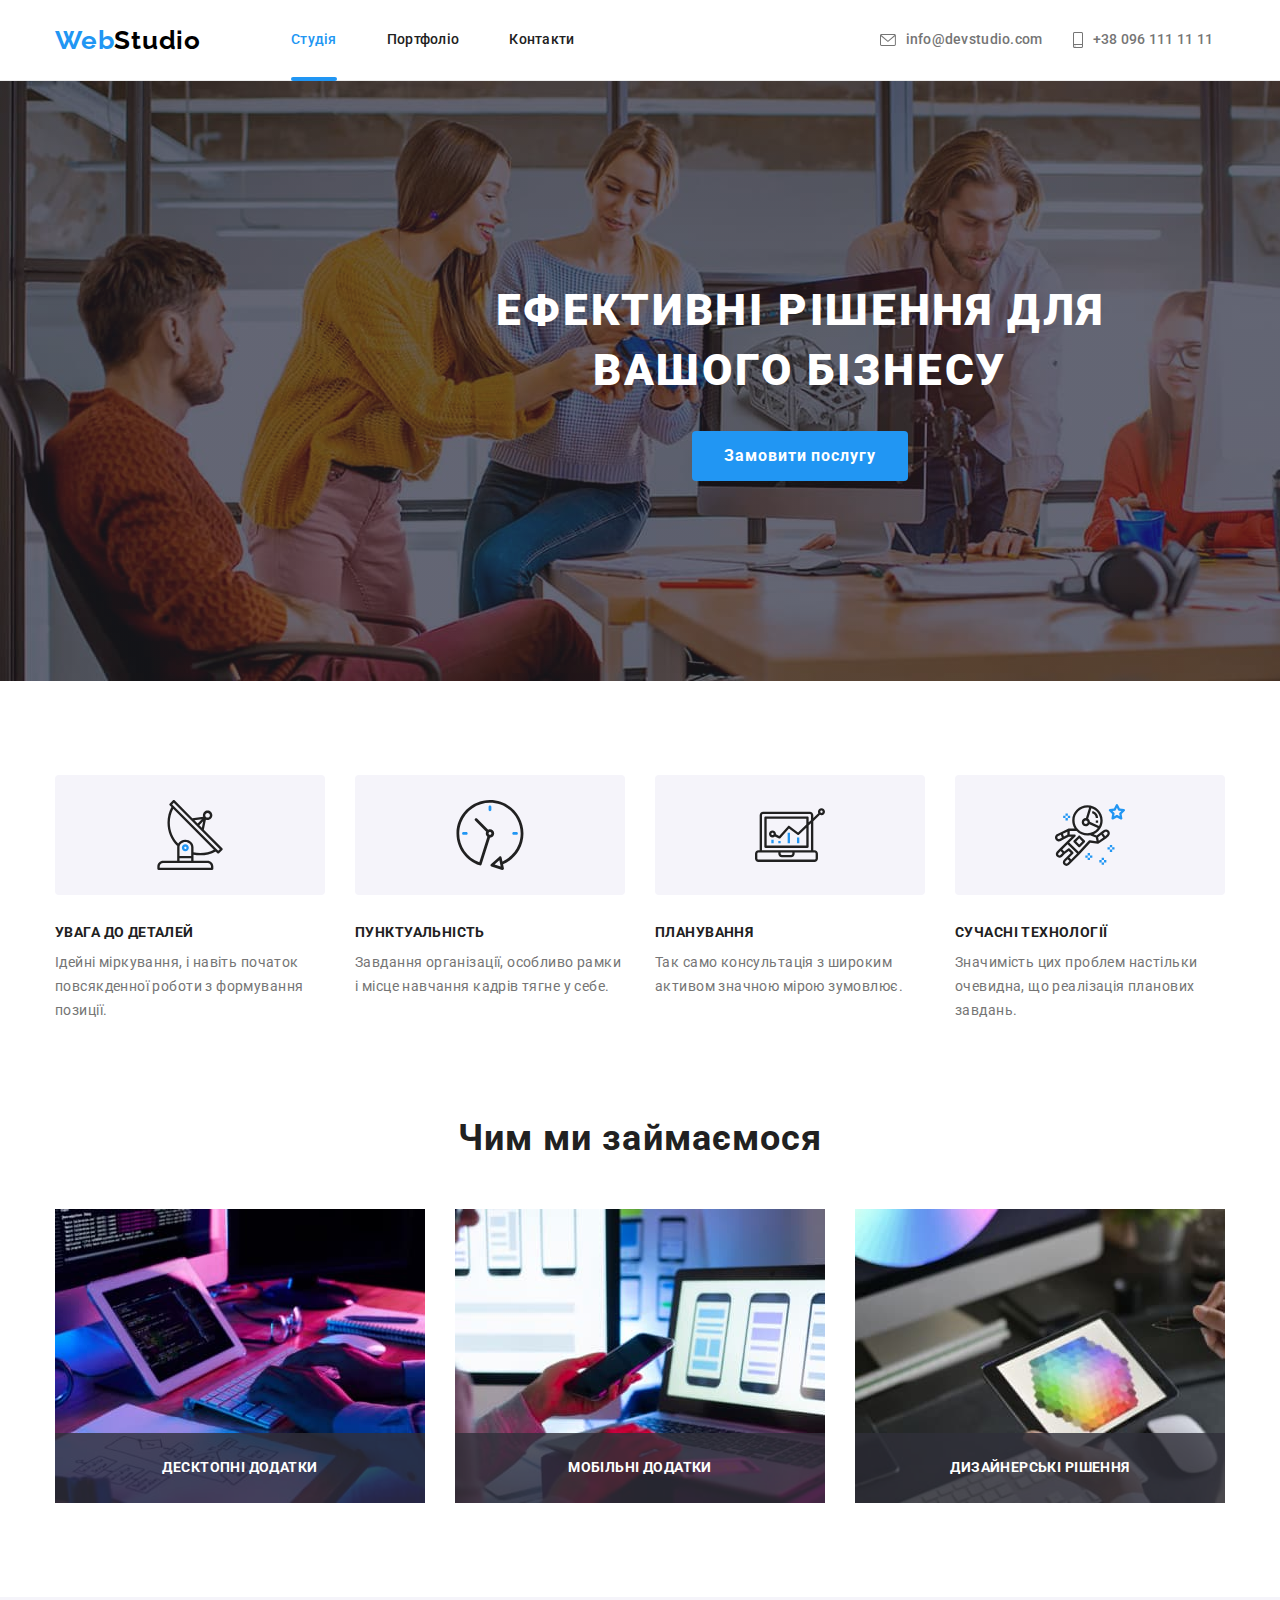
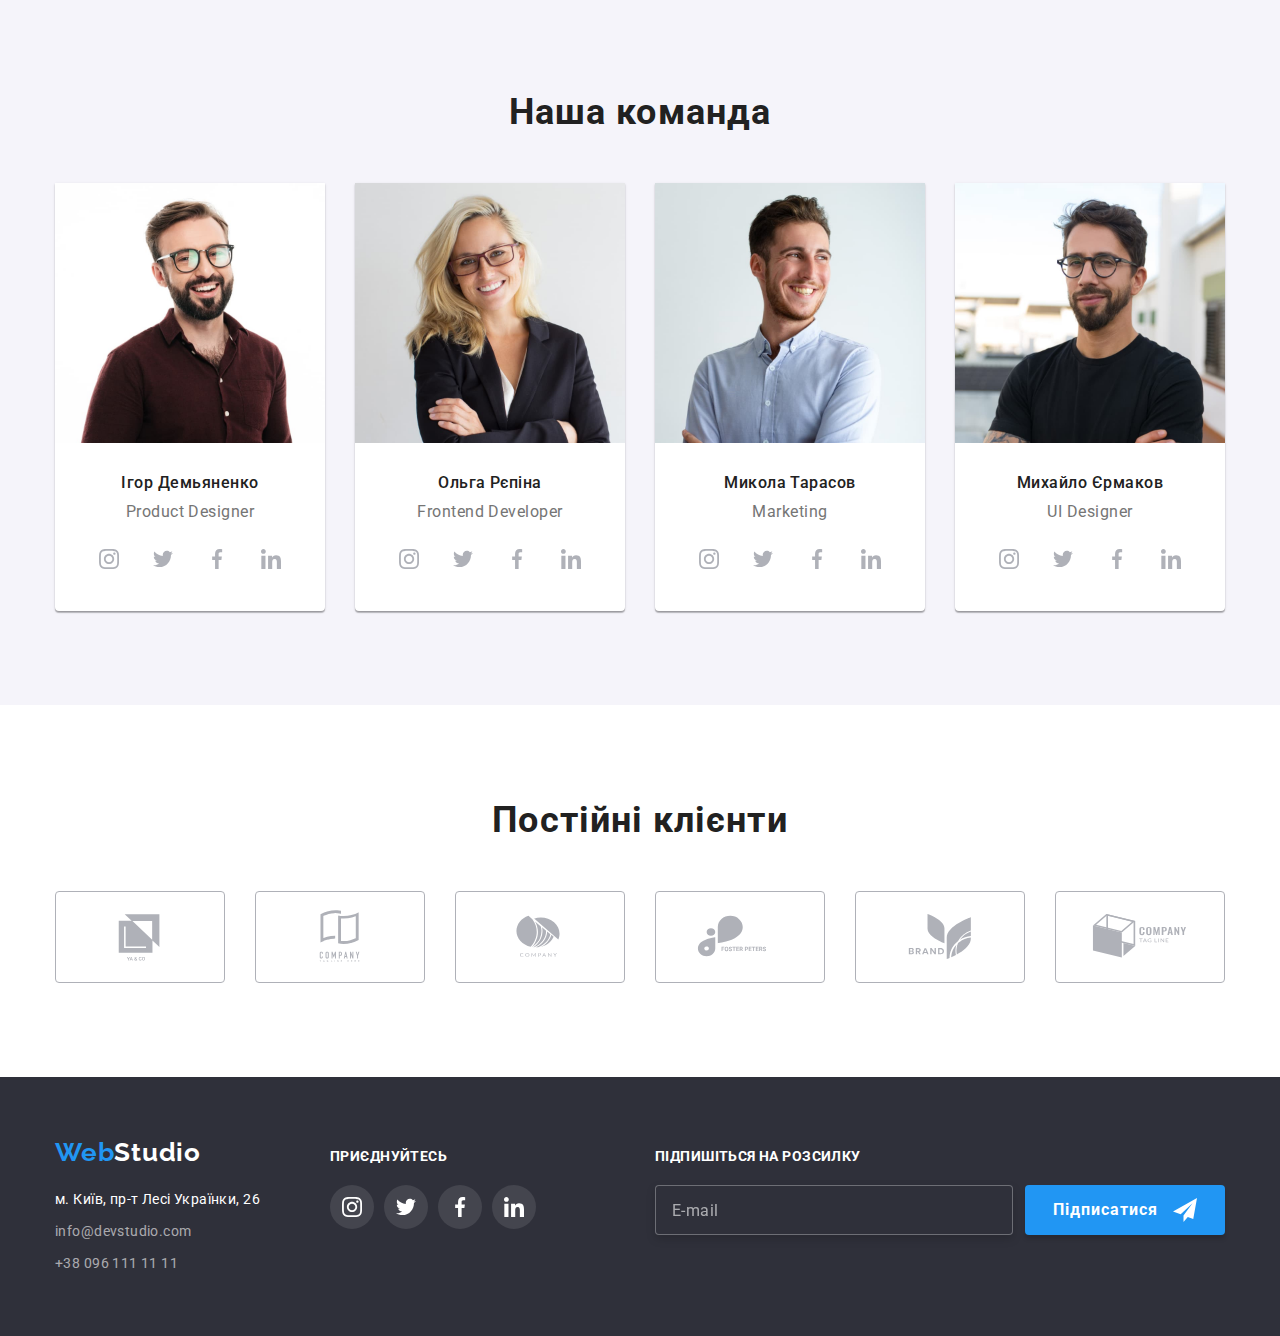
==== index.html @ 48a23b3c "HW-07 v1" ====
<!DOCTYPE html>
<html lang="uk">
  <head>
    <meta charset="UTF-8" />
    <meta http-equiv="X-UA-Compatible" content="IE=edge" />
    <meta name="viewport" content="width=device-width, initial-scale=1.0" />
    <title>WebStudio</title>
    <link rel="preconnect" href="https://fonts.googleapis.com" />
    <link rel="preconnect" href="https://fonts.gstatic.com" crossorigin />
    <link
      href="https://fonts.googleapis.com/css2?family=Raleway:wght@700&family=Roboto:wght@400;500;700;900&display=swap"
      rel="stylesheet"
    />
    <link
      rel="stylesheet"
      href="https://cdnjs.cloudflare.com/ajax/libs/modern-normalize/1.1.0/modern-normalize.min.css"
    />
    <link rel="stylesheet" href="./css/styles.css" />
  </head>
  <body>
    <!--HEADER-->

    <header class="header">
      <div class="container nav">
        <nav class="nav">
          <a class="web-studio top" href="./index.html">
            Web<span class="studio">Studio</span>
          </a>
          <ul class="nav-list">
            <li class="item">
              <a class="nav-link current transition" href="./index.html">
                Студія
              </a>
            </li>
            <li class="item">
              <a class="nav-link transition" href="./portfolio.html">
                Портфоліо
              </a>
            </li>
            <li class="item">
              <a class="nav-link transition" href="./contacts.html">Контакти</a>
            </li>
          </ul>
        </nav>
        <ul class="contact">
          <li class="contact-list">
            <a class="email text transition" href="mailto:info@devstudio.com">
              <svg class="contact-icon" width="16" height="12">
                <use href="./images/symbol-defs.svg#icon-envelope "></use>
              </svg>
              info@devstudio.com
            </a>
          </li>
          <li class="contact-list">
            <a class="tel text transition" href="tel:+380961111111">
              <svg class="contact-icon" width="10" height="16">
                <use href="./images/symbol-defs.svg#icon-smartphone"></use>
              </svg>
              +38 096 111 11 11
            </a>
          </li>
        </ul>
      </div>
    </header>

    <!--MAIN-->

    <main>
      <section class="hero">
        <div class="container">
          <h1 class="hero-title">Ефективні рішення для вашого бізнесу</h1>
          <button class="btn-order transition" type="button" data-modal-open>
            Замовити послугу
          </button>
        </div>
      </section>

      <!--НАШИ ПРЕИМУЩЕСТВА-->

      <section class="description">
        <div class="container">
          <h2 class="visually-hidden">Наші переваги</h2>
          <ul class="description-list">
            <li class="description-text">
              <div class="description-icon-block">
                <svg class="description-icon">
                  <use href="./images/symbol-defs.svg#icon-antenna"></use>
                </svg>
              </div>
              <h3 class="description-desc">Увага до деталей</h3>
              <p class="description-quote">
                Ідейні міркування, і навіть початок повсякденної роботи з
                формування позиції.
              </p>
            </li>

            <li class="description-text">
              <div class="description-icon-block">
                <svg class="description-icon">
                  <use href="./images/symbol-defs.svg#icon-clock"></use>
                </svg>
              </div>
              <h3 class="description-desc">Пунктуальність</h3>
              <p class="description-quote">
                Завдання організації, особливо рамки і місце навчання кадрів
                тягне у себе.
              </p>
            </li>

            <li class="description-text">
              <div class="description-icon-block">
                <svg class="description-icon">
                  <use href="./images/symbol-defs.svg#icon-diagram"></use>
                </svg>
              </div>
              <h3 class="description-desc">Планування</h3>
              <p class="description-quote">
                Так само консультація з широким активом значною мірою зумовлює.
              </p>
            </li>

            <li class="description-text">
              <div class="description-icon-block">
                <svg class="description-icon">
                  <use href="./images/symbol-defs.svg#icon-astronaut"></use>
                </svg>
              </div>
              <h3 class="description-desc">Сучасні технології</h3>
              <p class="description-quote">
                Значимість цих проблем настільки очевидна, що реалізація
                планових завдань.
              </p>
            </li>
          </ul>
        </div>
      </section>

      <!-- ЧЕМ МЫ ЗАНИМАЕМСЯ -->

      <section class="work">
        <div class="container">
          <h2 class="work-list">Чим ми займаємося</h2>
          <ul class="work-imgs">
            <li class="work-img list">
              <img
                src="./images/box-1.jpg"
                alt="Розробка ПЗ"
                width="370"
                height="294"
              />
              <p class="work-description">Десктопні додатки</p>
            </li>
            <li class="work-img list">
              <img
                src="./images/box-2.jpg"
                alt="Тестування мобільних додатків"
                width="370"
                height="294"
              />
              <p class="work-description">Мобільні додатки</p>
            </li>
            <li class="work-img list">
              <img
                src="./images/box-3.jpg"
                alt="Дизайн пілитри кольорів"
                width="370"
                height="294"
              />
              <p class="work-description">Дизайнерські рішення</p>
            </li>
          </ul>
        </div>
      </section>

      <!-- НАША КОМАНДА -->

      <section class="team">
        <div class="container">
          <h2 class="team-aside">Наша команда</h2>
          <ul class="team-list">
            <li class="team-description">
              <img
                class="team-img"
                src="./images/photo-1.jpg"
                alt="Фотографія Ігор Демьяненко"
                width="270"
                height="260"
              />
              <div class="team-text">
                <h3 class="team-name">Ігор Демьяненко</h3>
                <p class="team-position">
                  <span lang="en">Product Designer</span>
                </p>
                <ul class="team-social">
                  <li class="social-list">
                    <a href="" class="social-link transition">
                      <svg width="20" height="20">
                        <use
                          class="social-icon"
                          href="./images/symbol-defs.svg#icon-instagram"
                        ></use>
                      </svg>
                    </a>
                  </li>
                  <li class="social-list">
                    <a href="" class="social-link transition">
                      <svg width="20" height="20">
                        <use
                          class="social-icon"
                          href="./images/symbol-defs.svg#icon-twitter"
                        ></use>
                      </svg>
                    </a>
                  </li>
                  <li class="social-list">
                    <a href="" class="social-link transition">
                      <svg width="20" height="20">
                        <use
                          class="social-icon"
                          href="./images/symbol-defs.svg#icon-facebook"
                        ></use>
                      </svg>
                    </a>
                  </li>
                  <li class="social-list">
                    <a href="" class="social-link transition">
                      <svg width="20" height="20">
                        <use
                          class="social-icon"
                          href="./images/symbol-defs.svg#icon-linkedin"
                        ></use>
                      </svg>
                    </a>
                  </li>
                </ul>
              </div>
            </li>

            <li class="team-description">
              <img
                class="team-img"
                src="./images/photo-2.jpg"
                alt="Фотографія Ольга Рєпіна"
                width="270"
                height="260"
              />
              <div class="team-text">
                <h3 class="team-name">Ольга Рєпіна</h3>
                <p class="team-position">
                  <span lang="en">Frontend Developer</span>
                </p>

                <ul class="team-social">
                  <li class="social-list">
                    <a href="" class="social-link transition">
                      <svg width="20" height="20">
                        <use
                          class="social-icon"
                          href="./images/symbol-defs.svg#icon-instagram"
                        ></use>
                      </svg>
                    </a>
                  </li>
                  <li class="social-list">
                    <a href="" class="social-link transition">
                      <svg width="20" height="20">
                        <use
                          class="social-icon"
                          href="./images/symbol-defs.svg#icon-twitter"
                        ></use>
                      </svg>
                    </a>
                  </li>
                  <li class="social-list">
                    <a href="" class="social-link transition">
                      <svg width="20" height="20">
                        <use
                          class="social-icon"
                          href="./images/symbol-defs.svg#icon-facebook"
                        ></use>
                      </svg>
                    </a>
                  </li>
                  <li class="social-list">
                    <a href="" class="social-link transition">
                      <svg width="20" height="20">
                        <use
                          class="social-icon"
                          href="./images/symbol-defs.svg#icon-linkedin"
                        ></use>
                      </svg>
                    </a>
                  </li>
                </ul>
              </div>
            </li>

            <li class="team-description">
              <img
                class="team-img"
                src="./images/photo-3.jpg"
                alt="Фотографія Микола Тарасов"
                width="270"
                height="260"
              />
              <div class="team-text">
                <h3 class="team-name">Микола Тарасов</h3>
                <p class="team-position"><span lang="en">Marketing</span></p>

                <ul class="team-social">
                  <li class="social-list">
                    <a href="" class="social-link transition">
                      <svg width="20" height="20">
                        <use
                          class="social-icon"
                          href="./images/symbol-defs.svg#icon-instagram"
                        ></use>
                      </svg>
                    </a>
                  </li>
                  <li class="social-list">
                    <a href="" class="social-link transition">
                      <svg width="20" height="20">
                        <use
                          class="social-icon"
                          href="./images/symbol-defs.svg#icon-twitter"
                        ></use>
                      </svg>
                    </a>
                  </li>
                  <li class="social-list">
                    <a href="" class="social-link transition">
                      <svg width="20" height="20">
                        <use
                          class="social-icon"
                          href="./images/symbol-defs.svg#icon-facebook"
                        ></use>
                      </svg>
                    </a>
                  </li>
                  <li class="social-list">
                    <a href="" class="social-link transition">
                      <svg width="20" height="20">
                        <use
                          class="social-icon"
                          href="./images/symbol-defs.svg#icon-linkedin"
                        ></use>
                      </svg>
                    </a>
                  </li>
                </ul>
              </div>
            </li>

            <li class="team-description">
              <img
                class="team-img"
                src="./images/photo-4.jpg"
                alt="Фотографія Михайло Єрмаков"
                width="270"
                height="260"
              />
              <div class="team-text">
                <h3 class="team-name">Михайло Єрмаков</h3>
                <p class="team-position">
                  <span lang="en">UI Designer</span>
                </p>

                <ul class="team-social">
                  <li class="social-list">
                    <a href="" class="social-link transition">
                      <svg width="20" height="20">
                        <use
                          class="social-icon"
                          href="./images/symbol-defs.svg#icon-instagram"
                        ></use>
                      </svg>
                    </a>
                  </li>
                  <li class="social-list">
                    <a href="" class="social-link transition">
                      <svg width="20" height="20">
                        <use
                          class="social-icon"
                          href="./images/symbol-defs.svg#icon-twitter"
                        ></use>
                      </svg>
                    </a>
                  </li>
                  <li class="social-list">
                    <a href="" class="social-link transition">
                      <svg width="20" height="20">
                        <use
                          class="social-icon"
                          href="./images/symbol-defs.svg#icon-facebook"
                        ></use>
                      </svg>
                    </a>
                  </li>
                  <li class="social-list">
                    <a href="" class="social-link transition">
                      <svg width="20" height="20">
                        <use
                          class="social-icon"
                          href="./images/symbol-defs.svg#icon-linkedin"
                        ></use>
                      </svg>
                    </a>
                  </li>
                </ul>
              </div>
            </li>
          </ul>
        </div>
      </section>

      <!-- ПОСТОЯННЫЕ КЛИЕНТИ -->

      <section class="clients">
        <div class="container">
          <h2 class="clients-title">Постійні клієнти</h2>
          <ul class="clients-desc">
            <li class="clients-list">
              <a href="" class="clients-link transition">
                <svg width="106" height="60">
                  <use
                    class="clients-icon"
                    href="./images/symbol-defs.svg#icon-company-1"
                  ></use>
                </svg>
              </a>
            </li>
            <li class="social-list">
              <a href="" class="clients-link transition">
                <svg width="106" height="60">
                  <use
                    class="clients-icon"
                    href="./images/symbol-defs.svg#icon-company-2"
                  ></use>
                </svg>
              </a>
            </li>
            <li class="social-list">
              <a href="" class="clients-link transition">
                <svg width="106" height="60">
                  <use
                    class="clients-icon"
                    href="./images/symbol-defs.svg#icon-company-3"
                  ></use>
                </svg>
              </a>
            </li>
            <li class="social-list">
              <a href="" class="clients-link transition">
                <svg width="106" height="60">
                  <use
                    class="clients-icon"
                    href="./images/symbol-defs.svg#icon-company-4"
                  ></use>
                </svg>
              </a>
            </li>
            <li class="social-list">
              <a href="" class="clients-link transition">
                <svg width="106" height="60">
                  <use
                    class="clients-icon"
                    href="./images/symbol-defs.svg#icon-company-5"
                  ></use>
                </svg>
              </a>
            </li>
            <li class="social-list">
              <a href="" class="clients-link transition">
                <svg width="106" height="60">
                  <use
                    class="clients-icon"
                    href="./images/symbol-defs.svg#icon-company-6"
                  ></use>
                </svg>
              </a>
            </li>
          </ul>
        </div>
      </section>
    </main>

    <!--FOOTER-->

    <footer class="footer">
      <div class="container contacts">
        <div>
          <a class="web-studio down" href="./index.html">
            Web<span class="studio-footer">Studio</span>
          </a>
          <address class="address">
            <ul class="address-list">
              <li class="address-map desc">м. Київ, пр-т Лесі Українки, 26</li>
              <li class="address-text desc">
                <a
                  class="address-contacts transition"
                  href="mailto:info@devstudio.com"
                >
                  info@devstudio.com
                </a>
              </li>
              <li class="address-text desc">
                <a class="address-contacts transition" href="tel:+380961111111">
                  +38 096 111 11 11
                </a>
              </li>
            </ul>
          </address>
        </div>
        <div class="footer-social">
          <p class="footer-social-text">приєднуйтесь</p>
          <ul class="footer-social-contacts">
            <li class="footer-social-list">
              <a href="" class="footer-social-link transition">
                <svg class="footer-social-icon" width="20" height="20">
                  <use href="./images/symbol-defs.svg#icon-instagram "></use>
                </svg>
              </a>
            </li>
            <li class="footer-social-list">
              <a href="" class="footer-social-link transition">
                <svg class="footer-social-icon" width="20" height="20">
                  <use href="./images/symbol-defs.svg#icon-twitter "></use>
                </svg>
              </a>
            </li>
            <li class="footer-social-list">
              <a href="" class="footer-social-link transition">
                <svg class="footer-social-icon" width="20" height="20">
                  <use href="./images/symbol-defs.svg#icon-facebook "></use>
                </svg>
              </a>
            </li>
            <li class="footer-social-list">
              <a href="" class="footer-social-link transition">
                <svg class="footer-social-icon" width="20" height="20">
                  <use href="./images/symbol-defs.svg#icon-linkedin "></use>
                </svg>
              </a>
            </li>
          </ul>
        </div>
        <div class="sing-up-form">
          <strong>Підпишіться на розсилку</strong>
          <form class="sing-up-wrap">
            <label for="sing_up"></label>
            <input
              class="sing-up transition"
              type="email"
              name="sing-up"
              id="sing_up"
              placeholder="E-mail"
            />

            <button class="btn-sing-up transition" type="submit">
              Підписатися
              <svg width="24" height="24">
                <use
                  class="sing-up-icon"
                  href="./images/symbol-defs.svg#icon-send"
                ></use>
              </svg>
            </button>
          </form>
        </div>
      </div>
    </footer>

    <!--MODAL-->

    <div class="backdrop-hero is-hidden" data-modal>
      <div class="modal-hero">
        <button class="close-btn transition" type="button" data-modal-close>
          <svg class="close-icon" width="11" height="11">
            <use href="./images/symbol-defs.svg#icon-close"></use>
          </svg>
        </button>

        <form class="contact-form">
          <strong>Залиште свої дані, ми вам передзвонимо</strong>
          <div class="user-id">
            <label for="user_name">Ім'я</label>
            <div class="user-wrap">
              <input
                class="input transition"
                type="text"
                name="name"
                id="user_name"
              />
              <svg class="icon-form transition" width="18" height="18">
                <use href="./images/symbol-defs.svg#icon-name"></use>
              </svg>
            </div>
          </div>

          <div class="user-id">
            <label for="user_tel">Телефон</label>
            <div class="user-wrap">
              <input
                class="input transition"
                type="tel"
                name="tel"
                id="user_tel"
              />
              <svg class="icon-form transition" width="18" height="18">
                <use href="./images/symbol-defs.svg#icon-tel"></use>
              </svg>
            </div>
          </div>

          <div class="user-id">
            <label for="user_email">Пошта</label>
            <div class="user-wrap">
              <input
                class="input transition"
                type="email"
                name="email"
                id="user_email"
              />
              <svg class="icon-form transition" width="18" height="18">
                <use href="./images/symbol-defs.svg#icon-email"></use>
              </svg>
            </div>
          </div>

          <div class="user-id feedback">
            <label for="user_feedback">Коментар</label>
            <textarea
              class="input transition"
              name="feedback"
              id="user_feedback"
              rows="5"
              placeholder="Введіть текст"
            ></textarea>
          </div>

          <label class="user-policy">
            <input
              class="checkbox visually-hidden"
              type="checkbox"
              name="privacy_policy"
              value="accept"
            />
            <span class="icon-checkbox transition">
              <svg class="icon-check" width="18" height="18">
                <use href="./images/symbol-defs.svg#icon-check"></use>
              </svg>
            </span>
            <span>
              Погоджуюся з розсилкою та приймаю
              <a class="policy-link transition" href="">Умови договору</a>
            </span>
          </label>

          <button class="btn-send transition" type="submit">Відправити</button>
        </form>
      </div>
    </div>

    <script src="./js/modal.js"></script>
  </body>
</html>
---- css/styles.css ----
:root {
  --primary-text-color: #212121;
  --secondary-text-color: #757575;
  --hover-color: #2196f3;
  --background-color: #ffffff;
  --footer-background: #2f303a;
  --team-background: #f5f4fa;
  --hero-background: #2f303a;
  --icon-social-color-main: #afb1b8;
}

h1,
h2,
h3,
h4,
h5,
h6,
p {
  margin: 0;
}

ul {
  margin: 0;
  padding-left: 0;
}

body {
  font-family: Roboto, sans-serif;
  background-color: var(--background-color);
}

img {
  display: block;
}

.container {
  margin: 0 auto;
  width: 1200px;
  padding-left: 15px;
  padding-right: 15px;
}

.transition {
  transition-duration: 250ms;
  transition-timing-function: cubic-bezier(0.4, 0, 0.2, 1);
}

/*--------HEADER-------*/

.header {
  border-bottom: 1px solid #ececec;
}

.nav {
  display: flex;
  align-items: center;
}

.web-studio {
  font-family: Raleway, sans-serif;
  font-weight: 700;
  font-size: 26px;
  line-height: 1.19;
  letter-spacing: 0.03em;
  text-decoration: none;
  color: var(--hover-color);
}

.top {
  padding: 24px 0;
  margin-right: 90px;
}

.studio {
  color: #000000;
}

.nav-list {
  font-weight: 500;
  font-size: 14px;
  line-height: 1.14;
  letter-spacing: 0.02em;
  list-style-type: none;

  display: flex;
  padding: 0;
}

.item + .item {
  margin-left: 50px;
}

.nav-link {
  text-decoration: none;
  color: var(--primary-text-color);

  padding-top: 32px;
  padding-bottom: 32px;
  display: block;

  transition-property: color;
}

.nav-link + .nav-link {
  margin-left: 50px;
}

.current {
  color: var(--hover-color);
  position: relative;
}

.nav-link.current::after {
  position: absolute;
  bottom: -1px;
  left: 0;
  content: "";
  display: block;
  width: 100%;
  height: 4px;
  background-color: currentColor;
  border-radius: 2px;
}

.nav-link:hover,
.nav-link:focus {
  color: var(--hover-color);
}

.contact {
  font-weight: 500;
  font-size: 14px;
  line-height: 1.14;
  letter-spacing: 0.02em;
  list-style-type: none;

  padding: 0;
  display: flex;
  margin-left: 305px;
  align-items: center;
}

.contact-list {
  color: var(--secondary-text-color);
  display: flex;
  align-items: center;
}

.contact-list + .contact-list {
  margin-left: 30px;
}

.text {
  padding-top: 32px;
  padding-bottom: 32px;
  display: flex;
  align-items: center;

  transition-property: color;
}

.text:hover,
.text:focus {
  color: var(--hover-color);
}

.contact-icon {
  fill: currentColor;
  margin-right: 10px;
}

.email,
.tel {
  text-decoration: none;
  color: inherit;
}

/*--------MAIN-------*/

.hero {
  background-color: var(--hero-background);
  background-image: linear-gradient(
      rgba(47, 48, 58, 0.4),
      rgba(47, 48, 58, 0.4)
    ),
    url(../images/hero-img.jpg);
  background-repeat: no-repeat;
  background-position: center;
  text-align: center;
  width: 1600px;
  height: 600px;
  margin: 0 auto;
  padding-top: 200px;
  padding-bottom: 200px;
  display: flex;
  align-items: center;
}

.hero h1 {
  width: 696px;
  margin-left: auto;
  margin-right: auto;
}

.hero-title {
  color: var(--background-color);
  font-weight: 900;
  font-size: 44px;
  line-height: 1.36;
  letter-spacing: 0.06em;
  text-transform: uppercase;
  margin-bottom: 30px;
}

.btn-order {
  font-family: inherit;
  background-color: var(--hover-color);
  color: var(--background-color);
  border-radius: 4px;
  font-weight: 700;
  font-size: 16px;
  line-height: 1.88;
  letter-spacing: 0.06em;
  border: none;
  cursor: pointer;
  outline: transparent;

  padding: 10px 32px;

  transition-property: background-color;
}

.btn-order:hover,
.btn-order:focus {
  background-color: #188ce8;
}

.description {
  padding-top: 94px;
  padding-bottom: 94px;
}

.visually-hidden {
  position: absolute;
  width: 1px;
  height: 1px;
  margin: -1px;
  border: 0;
  padding: 0;
  white-space: nowrap;
  clip-path: inset(100%);
  clip: rect(0 0 0 0);
  overflow: hidden;
}

.description-list {
  list-style-type: none;
  display: flex;
}

.description-text {
  flex-basis: calc((100% - 30px * 3) / 4);
  margin-left: 30px;
}

.description-text:first-child {
  margin-left: 0;
}

.description-icon {
  width: 70px;
  height: 70px;
}

.description-icon-block {
  width: 270px;
  height: 120px;
  background-color: #f5f4fa;
  border-radius: 4px;
  display: flex;
  align-items: center;
  justify-content: center;
  margin-bottom: 30px;
}

.description-desc {
  font-weight: 700;
  font-size: 14px;
  line-height: 1.14;
  letter-spacing: 0.03em;
  text-transform: uppercase;
  color: var(--primary-text-color);
  margin-bottom: 10px;
}

.description-quote {
  font-size: 14px;
  line-height: 1.71;
  letter-spacing: 0.03em;
  color: var(--secondary-text-color);
}
.work {
  padding-bottom: 94px;
}

.work-list {
  font-weight: 700;
  font-size: 36px;
  line-height: 1.17;
  text-align: center;
  letter-spacing: 0.03em;
  color: var(--primary-text-color);
  margin-bottom: 50px;
}

.work-imgs {
  position: relative;
  list-style-type: none;
  padding-left: 0;
  display: flex;
}

.work-imgs .list {
  flex-basis: calc((100% - 30px * 2) / 3);
  margin-left: 30px;
}

.work-imgs .list:first-child {
  margin-left: 0;
}
.work-img {
  position: relative;
}

.work-description {
  position: absolute;
  display: flex;
  align-items: center;
  justify-content: center;
  bottom: 0;
  width: 100%;
  height: 70px;

  font-weight: 700;
  font-size: 14px;
  line-height: 1.14;
  letter-spacing: 0.03em;
  text-transform: uppercase;
  color: var(--background-color);
  background-color: rgba(47, 48, 58, 0.8);
}

.team {
  background: var(--team-background);
  padding-top: 94px;
  padding-bottom: 94px;
}

.team-aside {
  font-weight: 700;
  font-size: 36px;
  line-height: 1.17;
  letter-spacing: 0.03em;
  color: var(--primary-text-color);
  text-align: center;
  margin-bottom: 50px;
}

.team-list {
  list-style-type: none;
  padding: 0;
  display: flex;
}

.team-description {
  background-color: var(--background-color);
  flex-basis: calc((100% - 30px * 3) / 4);
  margin-left: 30px;
  box-shadow: 0px 1px 3px rgba(0, 0, 0, 0.12), 0px 1px 1px rgba(0, 0, 0, 0.14),
    0px 2px 1px rgba(0, 0, 0, 0.2);
  border-radius: 0px 0px 4px 4px;
}

.team-description:first-child {
  margin-left: 0;
}

.team-text {
  padding-top: 30px;
  padding-bottom: 30px;
}

.team-name {
  font-weight: 500;
  font-size: 16px;
  line-height: 1.19;
  text-align: center;
  letter-spacing: 0.03em;
  color: var(--primary-text-color);
  margin-bottom: 10px;
}

.team-position {
  font-size: 16px;
  line-height: 1.19;
  text-align: center;
  letter-spacing: 0.03em;
  quotes: none;
  color: var(--secondary-text-color);
  margin-bottom: 16px;
}

.team-social {
  list-style: none;
  justify-content: center;
  display: flex;
  gap: 10px;
}

.social-link {
  color: var(--icon-social-color-main);
  width: 44px;
  height: 44px;
  border-radius: 50%;
  display: flex;
  align-items: center;
  justify-content: center;
  background-color: var(--background-color);

  transition-property: background-color, color;
}

.social-icon {
  fill: currentColor;
}

.social-link:hover,
.social-link:focus {
  color: var(--background-color);
  background-color: var(--hover-color);
}

.clients {
  padding-top: 94px;
  padding-bottom: 94px;
}

.clients-title {
  font-weight: 700;
  font-size: 36px;
  line-height: 1.17;
  text-align: center;
  letter-spacing: 0.03em;
  color: var(--primary-text-color);
  margin-bottom: 50px;
}

.clients-desc {
  list-style: none;
  justify-content: center;
  display: flex;
  gap: 30px;
}

.clients-link {
  color: var(--icon-social-color-main);
  width: 170px;
  height: 92px;
  border: 1px solid #afb1b8;
  border-radius: 4px;
  display: flex;
  align-items: center;
  justify-content: center;
  background-color: var(--background-color);
  outline: transparent;

  transition-property: color, border;
}

.clients-icon {
  fill: currentColor;
}

.clients-link:hover,
.clients-link:focus {
  color: var(--hover-color);
  border: 1px solid var(--hover-color);
}

/*--------FOOTER-------*/

.footer {
  background: var(--footer-background);
  padding-top: 60px;
  padding-bottom: 60px;
}

.contacts {
  display: flex;
  align-items: baseline;
}

.down {
  display: block;
  margin-bottom: 20px;
}

.studio-footer {
  color: var(--background-color);
}

.address {
  display: block;
  font-style: normal;
}

.address-list {
  list-style-type: none;
}

.desc:not(:last-child) {
  margin-bottom: 8px;
}

.address-map {
  font-size: 14px;
  line-height: 1.71;
  letter-spacing: 0.03em;
  color: var(--background-color);
}

.address-contacts {
  font-size: 14px;
  line-height: 1.71;
  letter-spacing: 0.03em;
  color: rgba(255, 255, 255, 0.6);
  text-decoration: none;

  transition-property: color;
}

.address-contacts:hover,
.address-contacts:focus {
  color: var(--hover-color);
}

.footer-social {
  margin-left: 70px;
}

.footer-social-text {
  font-weight: 700;
  font-size: 14px;
  line-height: 1.14;
  letter-spacing: 0.03em;
  text-transform: uppercase;
  color: var(--background-color);
  margin-bottom: 20px;
}

.footer-social-contacts {
  list-style: none;
  display: flex;
  gap: 10px;
}

.footer-social-link {
  color: var(--background-color);
  width: 44px;
  height: 44px;
  border-radius: 50%;
  display: flex;
  align-items: center;
  justify-content: center;
  background-color: rgba(255, 255, 255, 0.1);

  transition-property: background-color;
}

.footer-social-link {
  fill: currentColor;
}

.footer-social-link:hover,
.footer-social-link:focus {
  background-color: var(--hover-color);
}

.sing-up-form {
  display: flex;
  flex-direction: column;
  margin-left: auto;
}

.sing-up-wrap {
  display: flex;
  align-items: flex-end;
}

.sing-up-form > strong {
  display: block;
  font-weight: 700;
  font-size: 14px;
  line-height: 1.14;
  letter-spacing: 0.03em;
  text-transform: uppercase;
  color: var(--background-color);
  margin-bottom: 20px;
}

.sing-up {
  width: 358px;
  height: 50px;
  border: 1px solid rgba(255, 255, 255, 0.3);
  filter: drop-shadow(0px 4px 4px rgba(0, 0, 0, 0.15));
  border-radius: 4px;
  background-color: var(--footer-background);
  padding-left: 16px;
  margin-right: 12px;
  outline: transparent;
  transition-property: border-color;

  font-size: 16px;
  line-height: 1.88;
  letter-spacing: 0.06em;
  color: #ffffff;
}

.sing-up:hover,
.sing-up:focus {
  border-color: var(--hover-color);
}

.sing-up::placeholder {
  font-size: 16px;
  line-height: 1.25;
  letter-spacing: 0.03em;
  color: rgba(255, 255, 255, 0.6);
}

.btn-sing-up {
  display: flex;
  align-items: center;
  justify-content: space-between;
  background-color: var(--hover-color);
  color: var(--background-color);
  box-shadow: 0px 4px 4px rgba(0, 0, 0, 0.15);
  border-radius: 4px;
  height: 50px;
  width: 200px;

  font-weight: 700;
  font-size: 16px;
  line-height: 1.88;
  letter-spacing: 0.06em;
  border: none;
  cursor: pointer;
  padding: 10px 28px;

  transition-property: background-color;
}

.sing-up-icon {
  fill: var(--background-color);
}

.btn-sing-up:hover,
.btn-sing-up:focus {
  background-color: #188ce8;
}

/*--------MODAL-------*/

.backdrop-hero {
  position: fixed;
  top: 0;
  left: 0;
  width: 100%;
  height: 100%;
  background-color: rgba(0, 0, 0, 0.2);
  z-index: 1;
  opacity: 1;
  transition-property: opacity;
  transition-duration: 250ms;
  transition-timing-function: cubic-bezier(0.4, 0, 0.2, 1);
}

.backdrop-hero.is-hidden {
  opacity: 0;
  pointer-events: none;
  visibility: hidden;
}

.modal-hero {
  position: absolute;
  top: 50%;
  left: 50%;
  transform: translate(-50%, -50%);

  transition-property: opacity;
  transition-duration: 250ms;
  transition-timing-function: cubic-bezier(0.4, 0, 0.2, 1);
  transition-delay: 250ms;

  width: 528px;
  height: auto;
  background: var(--background-color);
  box-shadow: 0px 1px 3px rgba(0, 0, 0, 0.12), 0px 1px 1px rgba(0, 0, 0, 0.14),
    0px 2px 1px rgba(0, 0, 0, 0.2);
  border-radius: 4px;
  padding: 40px;
}

.close-btn {
  position: absolute;
  top: 8px;
  right: 8px;
  width: 30px;
  height: 30px;
  background-color: var(--background-color);
  border: 1px solid rgba(0, 0, 0, 0.1);
  border-radius: 50%;
  display: flex;
  justify-content: center;
  align-items: center;
  padding: 0;
}

.close-icon {
  fill: #000000;
  transition-property: fill;
}

.close-btn:hover > .close-icon,
.close-btn:focus > .close-icon {
  fill: var(--hover-color);
}

.contact-form strong {
  display: block;
  text-align: center;
  font-weight: 700;
  font-size: 20px;
  line-height: 1.15;
  letter-spacing: 0.03em;
  color: var(--primary-text-color);
  margin-bottom: 12px;
}

.user-id {
  display: flex;
  flex-direction: column;
  text-align: left;
  margin-bottom: 10px;

  font-size: 12px;
  line-height: 1.17;
  letter-spacing: 0.01em;
  color: var(--secondary-text-color);
}

.user-id label {
  margin-bottom: 4px;
}

.user-id.feedback {
  margin-bottom: 20px;
}

.user-id textarea {
  border: 1px solid rgba(33, 33, 33, 0.2);
  border-radius: 4px;
  resize: none;
  height: 120px;
  padding: 12px 16px;

  font-size: 20px;
  line-height: 1.15;
  letter-spacing: 0.03em;
  color: var(--primary-text-color);
}

.user-id textarea::placeholder {
  font-size: 12px;
  line-height: 1.17;
  letter-spacing: 0.01em;
  color: rgba(117, 117, 117, 0.5);
}

.user-wrap {
  position: relative;
}

.input {
  border: 1px solid rgba(33, 33, 33, 0.2);
  border-radius: 4px;
  height: 40px;
  width: 100%;
  padding-left: 42px;

  font-size: 20px;
  line-height: 1.15;
  letter-spacing: 0.03em;
  color: var(--primary-text-color);
  outline: transparent;
  transition-property: border-color;
}

.icon-form {
  position: absolute;
  top: 50%;
  left: 12px;
  transform: translateY(-50%);
  fill: var(--primary-text-color);
  transition-property: fill;
}

.input:hover,
.input:focus {
  border-color: var(--hover-color);
}

.input:hover + .icon-form,
.input:focus + .icon-form {
  fill: var(--hover-color);
}

.user-policy {
  display: flex;
  margin-bottom: 30px;
  font-size: 14px;
  line-height: 1.71;
  letter-spacing: 0.03em;
  color: var(--secondary-text-color);
  justify-content: center;
  align-items: center;
}

.policy-link {
  text-decoration: none;
  color: var(--hover-color);
  border-bottom: 1px solid;
  transition-property: color;
}

.policy-link:hover,
.policy-link:focus {
  color: #188ce8;
}

.icon-checkbox {
  display: flex;
  align-items: center;
  width: 16px;
  height: 15px;
  border: 2px solid var(--primary-text-color);
  border-radius: 2px;
  margin-right: 8px;

  transition-property: border-color, background-color, background-size,
    background-origin;
}

.icon-check {
  fill: var(--background-color);
}

.checkbox:checked + .icon-checkbox {
  border-color: transparent;
  background-color: var(--hover-color);
  background-size: contain;
  background-origin: border-box;
}

.checkbox:hover + .icon-checkbox,
.checkbox:focus + .icon-checkbox {
  border-color: var(--hover-color);
}

.btn-send {
  display: block;
  margin: auto;
  font-family: inherit;
  background-color: var(--hover-color);
  color: var(--background-color);
  border-radius: 4px;
  font-weight: 700;
  font-size: 16px;
  line-height: 1.88;
  letter-spacing: 0.06em;
  border: none;
  cursor: pointer;

  padding: 10px 52px;

  transition-property: background-color;
}

.btn-send:hover,
.btn-send:focus {
  background-color: #188ce8;
}

/*--------PORTFOLIO-------*/

.section.filters {
  padding: 94px 0px;
}

.filters-list {
  list-style-type: none;
  display: flex;
  justify-content: center;
}

.filters-btn {
  border-radius: 4px;
  border: none;
  font-weight: 500;
  font-size: 16px;
  line-height: 1.63;
  letter-spacing: 0.03em;
  font-family: inherit;
  color: var(--primary-text-color);
  background: var(--team-background);
  padding: 6px 22px;
  cursor: pointer;

  transition-property: background-color, color, box-shadow, outline;
}

.filters-btn.current {
  color: var(--background-color);
  background: var(--hover-color);
}

.filters-text:not(:last-child) {
  margin-right: 8px;
}

.filters-btn:hover,
.filters-btn:focus {
  background: #188ce8;
  color: var(--background-color);
  box-shadow: 0px 3px 1px rgba(0, 0, 0, 0.1), 0px 1px 2px rgba(0, 0, 0, 0.08),
    0px 2px 2px rgba(0, 0, 0, 0.12);
  outline: transparent;
}

.portfolio-body {
  list-style-type: none;
  display: flex;
  flex-wrap: wrap;
  margin-top: 50px;
  padding: 0;
}

.body-part {
  margin-bottom: 30px;
  margin-left: 30px;
  text-decoration: none;
}

.body-part:nth-child(3n + 1) {
  margin-left: 0;
}

.body-part:nth-last-child(-n + 3) {
  margin-bottom: 0;
}

.portfolio-link {
  text-decoration: none;
  display: block;
  transition-property: box-shadow, outline;
}

.portfolio-link:hover,
.portfolio-link:focus {
  box-shadow: 0px 3px 1px rgba(0, 0, 0, 0.1), 0px 1px 2px rgba(0, 0, 0, 0.08),
    0px 2px 2px rgba(0, 0, 0, 0.12);
  outline: transparent;
}

.portfolio-link:hover .overlay,
.portfolio-link:focus .overlay {
  transform: translatey(0);
}

.img-thumb {
  position: relative;
  overflow: hidden;
}

.overlay {
  position: absolute;
  display: flex;
  align-items: center;
  bottom: 0;
  left: 0;
  width: 100%;
  height: 100%;

  transform: translatey(101%);
  transition-property: transform;

  padding: 0 24px;
  margin: 0;

  font-size: 18px;
  line-height: 1.56;
  letter-spacing: 0.03em;
  color: var(--background-color);
  background-color: rgba(33, 150, 243, 0.9);
}

.body-name {
  font-weight: 700;
  font-size: 18px;
  line-height: 2;
  letter-spacing: 0.06em;
  color: var(--primary-text-color);
  margin-bottom: 4px;
}

.body-quote {
  font-size: 16px;
  line-height: 1.88;
  letter-spacing: 0.03em;
  color: var(--secondary-text-color);
}

.portfolio-desc {
  padding: 20px 24px;
  border-bottom: 1px solid #eeeeee;
  border-right: 1px solid #eeeeee;
  border-left: 1px solid #eeeeee;
}
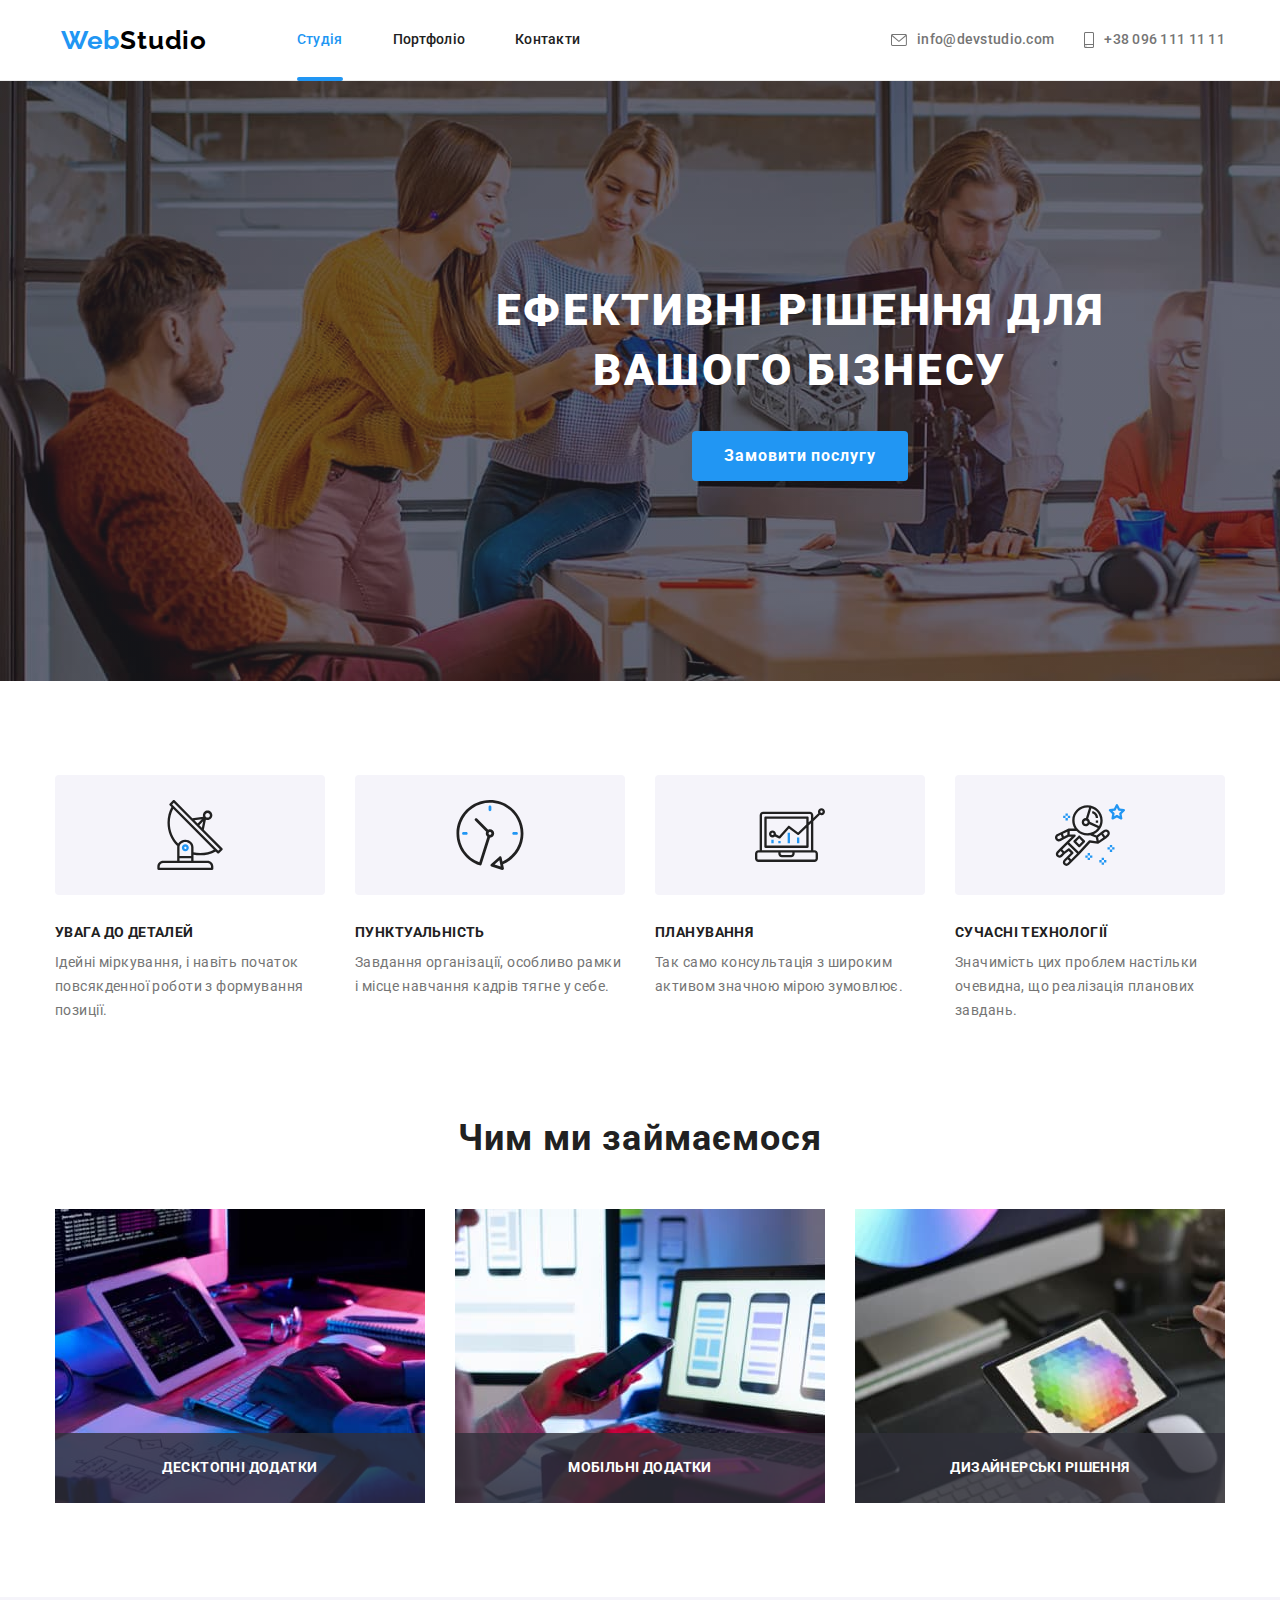
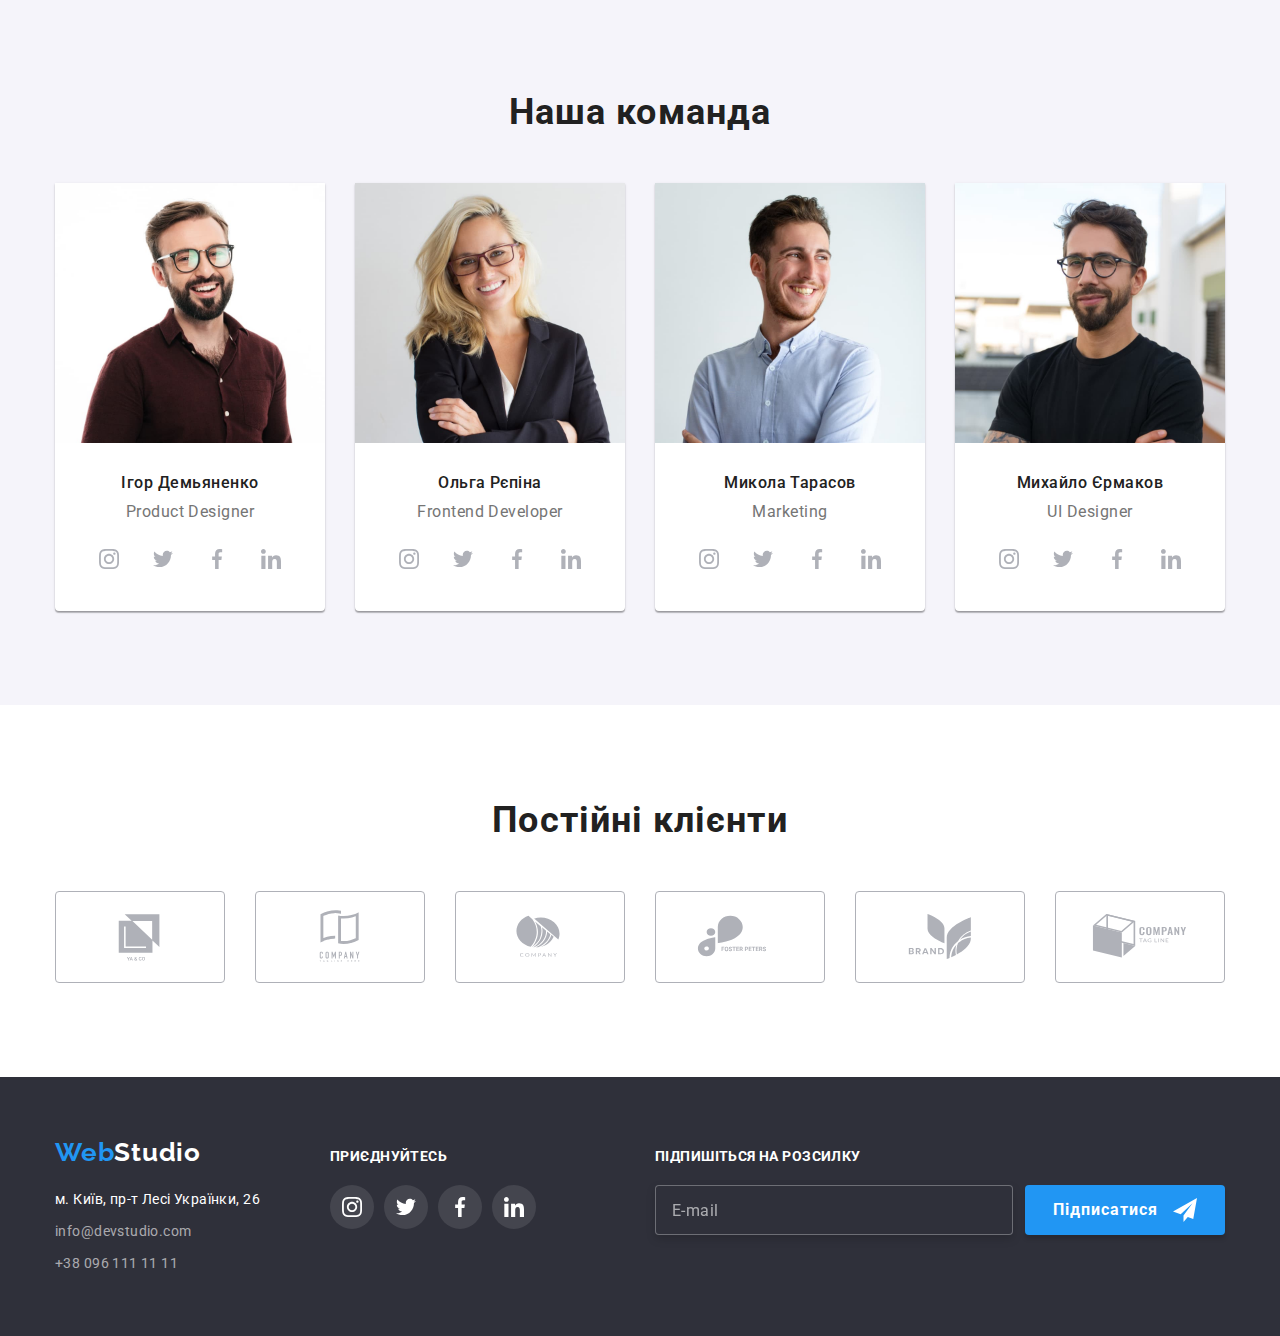
==== commit c1272be2: "HW-07 v1" ====
--- a/index.html
+++ b/index.html
@@ -15,7 +15,7 @@
       rel="stylesheet"
       href="https://cdnjs.cloudflare.com/ajax/libs/modern-normalize/1.1.0/modern-normalize.min.css"
     />
-    <link rel="stylesheet" href="./css/styles.css" />
+    <link rel="stylesheet" href="./css/main.min.css" />
   </head>
   <body>
     <!--HEADER-->
--- a/css/main.min.css
+++ b/css/main.min.css
@@ -0,0 +1 @@
+:root{--primary-text-color: #212121;--secondary-text-color: #757575;--hover-color: #2196f3;--background-color: #ffffff;--footer-background: #2f303a;--team-background: #f5f4fa;--hero-background: #2f303a;--icon-social-color-main: #afb1b8}h1,h2,h3,h4,h5,h6,p{margin:0}ul{margin:0;padding-left:0}body{font-family:Roboto,sans-serif;background-color:var(--background-color)}img{display:block}.container{margin:0 auto;width:1200px;padding-left:15px;padding-right:15px}.transition{transition-duration:250ms;transition-timing-function:cubic-bezier(0.4, 0, 0.2, 1)}.header{border-bottom:1px solid #ececec}.nav{display:flex;align-items:center;margin:0 auto}.web-studio{font-family:Raleway,sans-serif;font-weight:700;font-size:26px;line-height:1.19;letter-spacing:.03em;text-decoration:none;color:var(--hover-color)}.top{padding:24px 0;margin-right:90px}.studio{color:#000}.nav-list{font-weight:500;font-size:14px;line-height:1.14;letter-spacing:.02em;list-style-type:none;display:flex;padding:0}.item+.item{margin-left:50px}.nav-link{text-decoration:none;color:var(--primary-text-color);padding-top:32px;padding-bottom:32px;display:block;transition-property:color}.nav-link+.nav-link{margin-left:50px}.current{color:var(--hover-color);position:relative}.nav-link.current::after{position:absolute;bottom:-1px;left:0;content:"";display:block;width:100%;height:4px;background-color:currentColor;border-radius:2px}.nav-link:hover,.nav-link:focus{color:var(--hover-color)}.contact{font-weight:500;font-size:14px;line-height:1.14;letter-spacing:.02em;list-style-type:none;padding:0;display:flex;margin-left:305px;align-items:center}.contact-list{color:var(--secondary-text-color);display:flex;align-items:center}.contact-list+.contact-list{margin-left:30px}.text{padding-top:32px;padding-bottom:32px;display:flex;align-items:center;transition-property:color}.text:hover,.text:focus{color:var(--hover-color)}.contact-icon{fill:currentColor;margin-right:10px}.email,.tel{text-decoration:none;color:inherit}.hero{background-color:var(--hero-background);background-image:linear-gradient(rgba(47, 48, 58, 0.4), rgba(47, 48, 58, 0.4)),url(../images/hero-img.jpg);background-repeat:no-repeat;background-position:center;text-align:center;width:1600px;height:600px;margin:0 auto;padding-top:200px;padding-bottom:200px;display:flex;align-items:center}.hero h1{width:696px;margin-left:auto;margin-right:auto}.hero-title{color:var(--background-color);font-weight:900;font-size:44px;line-height:1.36;letter-spacing:.06em;text-transform:uppercase;margin-bottom:30px}.btn-order{font-family:inherit;background-color:var(--hover-color);color:var(--background-color);border-radius:4px;font-weight:700;font-size:16px;line-height:1.88;letter-spacing:.06em;border:none;cursor:pointer;outline:rgba(0,0,0,0);padding:10px 32px;transition-property:background-color}.btn-order:hover,.btn-order:focus{background-color:#188ce8}.description{padding-top:94px;padding-bottom:94px}.visually-hidden{position:absolute;width:1px;height:1px;margin:-1px;border:0;padding:0;white-space:nowrap;clip-path:inset(100%);clip:rect(0 0 0 0);overflow:hidden}.description-list{list-style-type:none;display:flex}.description-text{flex-basis:calc((100% - 90px)/4);margin-left:30px}.description-text:first-child{margin-left:0}.description-icon{width:70px;height:70px}.description-icon-block{width:270px;height:120px;background-color:#f5f4fa;border-radius:4px;display:flex;align-items:center;justify-content:center;margin-bottom:30px}.description-desc{font-weight:700;font-size:14px;line-height:1.14;letter-spacing:.03em;text-transform:uppercase;color:var(--primary-text-color);margin-bottom:10px}.description-quote{font-size:14px;line-height:1.71;letter-spacing:.03em;color:var(--secondary-text-color)}.work{padding-bottom:94px}.work-list{font-weight:700;font-size:36px;line-height:1.17;text-align:center;letter-spacing:.03em;color:var(--primary-text-color);margin-bottom:50px}.work-imgs{position:relative;list-style-type:none;padding-left:0;display:flex}.work-imgs .list{flex-basis:calc((100% - 60px)/3);margin-left:30px}.work-imgs .list:first-child{margin-left:0}.work-img{position:relative}.work-description{position:absolute;display:flex;align-items:center;justify-content:center;bottom:0;width:100%;height:70px;font-weight:700;font-size:14px;line-height:1.14;letter-spacing:.03em;text-transform:uppercase;color:var(--background-color);background-color:rgba(47,48,58,.8)}.team{background:var(--team-background);padding-top:94px;padding-bottom:94px}.team-aside{font-weight:700;font-size:36px;line-height:1.17;letter-spacing:.03em;color:var(--primary-text-color);text-align:center;margin-bottom:50px}.team-list{list-style-type:none;padding:0;display:flex}.team-description{background-color:var(--background-color);flex-basis:calc((100% - 90px)/4);margin-left:30px;box-shadow:0px 1px 3px rgba(0,0,0,.12),0px 1px 1px rgba(0,0,0,.14),0px 2px 1px rgba(0,0,0,.2);border-radius:0px 0px 4px 4px}.team-description:first-child{margin-left:0}.team-text{padding-top:30px;padding-bottom:30px}.team-name{font-weight:500;font-size:16px;line-height:1.19;text-align:center;letter-spacing:.03em;color:var(--primary-text-color);margin-bottom:10px}.team-position{font-size:16px;line-height:1.19;text-align:center;letter-spacing:.03em;quotes:none;color:var(--secondary-text-color);margin-bottom:16px}.team-social{list-style:none;justify-content:center;display:flex;gap:10px}.social-link{color:var(--icon-social-color-main);width:44px;height:44px;border-radius:50%;display:flex;align-items:center;justify-content:center;background-color:var(--background-color);transition-property:background-color,color}.social-icon{fill:currentColor}.social-link:hover,.social-link:focus{color:var(--background-color);background-color:var(--hover-color)}.clients{padding-top:94px;padding-bottom:94px}.clients-title{font-weight:700;font-size:36px;line-height:1.17;text-align:center;letter-spacing:.03em;color:var(--primary-text-color);margin-bottom:50px}.clients-desc{list-style:none;justify-content:center;display:flex;gap:30px}.clients-link{color:var(--icon-social-color-main);width:170px;height:92px;border:1px solid #afb1b8;border-radius:4px;display:flex;align-items:center;justify-content:center;background-color:var(--background-color);outline:rgba(0,0,0,0);transition-property:color,border}.clients-icon{fill:currentColor}.clients-link:hover,.clients-link:focus{color:var(--hover-color);border:1px solid var(--hover-color)}.footer{background:var(--footer-background);padding-top:60px;padding-bottom:60px}.contacts{display:flex;align-items:baseline}.down{display:block;margin-bottom:20px}.studio-footer{color:var(--background-color)}.address{display:block;font-style:normal}.address-list{list-style-type:none}.desc:not(:last-child){margin-bottom:8px}.address-map{font-size:14px;line-height:1.71;letter-spacing:.03em;color:var(--background-color)}.address-contacts{font-size:14px;line-height:1.71;letter-spacing:.03em;color:rgba(255,255,255,.6);text-decoration:none;transition-property:color}.address-contacts:hover,.address-contacts:focus{color:var(--hover-color)}.footer-social{margin-left:70px}.footer-social-text{font-weight:700;font-size:14px;line-height:1.14;letter-spacing:.03em;text-transform:uppercase;color:var(--background-color);margin-bottom:20px}.footer-social-contacts{list-style:none;display:flex;gap:10px}.footer-social-link{color:var(--background-color);width:44px;height:44px;border-radius:50%;display:flex;align-items:center;justify-content:center;background-color:rgba(255,255,255,.1);transition-property:background-color}.footer-social-link{fill:currentColor}.footer-social-link:hover,.footer-social-link:focus{background-color:var(--hover-color)}.sing-up-form{display:flex;flex-direction:column;margin-left:auto}.sing-up-wrap{display:flex;align-items:flex-end}.sing-up-form>strong{display:block;font-weight:700;font-size:14px;line-height:1.14;letter-spacing:.03em;text-transform:uppercase;color:var(--background-color);margin-bottom:20px}.sing-up{width:358px;height:50px;border:1px solid rgba(255,255,255,.3);filter:drop-shadow(0px 4px 4px rgba(0, 0, 0, 0.15));border-radius:4px;background-color:var(--footer-background);padding-left:16px;margin-right:12px;outline:rgba(0,0,0,0);transition-property:border-color;font-size:16px;line-height:1.88;letter-spacing:.06em;color:#fff}.sing-up:hover,.sing-up:focus{border-color:var(--hover-color)}.sing-up::placeholder{font-size:16px;line-height:1.25;letter-spacing:.03em;color:rgba(255,255,255,.6)}.btn-sing-up{display:flex;align-items:center;justify-content:space-between;background-color:var(--hover-color);color:var(--background-color);box-shadow:0px 4px 4px rgba(0,0,0,.15);border-radius:4px;height:50px;width:200px;font-weight:700;font-size:16px;line-height:1.88;letter-spacing:.06em;border:none;cursor:pointer;padding:10px 28px;transition-property:background-color}.sing-up-icon{fill:var(--background-color)}.btn-sing-up:hover,.btn-sing-up:focus{background-color:#188ce8}.backdrop-hero{position:fixed;top:0;left:0;width:100%;height:100%;background-color:rgba(0,0,0,.2);z-index:1;opacity:1;transition-property:opacity;transition-duration:250ms;transition-timing-function:cubic-bezier(0.4, 0, 0.2, 1)}.backdrop-hero.is-hidden{opacity:0;pointer-events:none;visibility:hidden}.modal-hero{position:absolute;top:50%;left:50%;transform:translate(-50%, -50%);transition-property:opacity;transition-duration:250ms;transition-timing-function:cubic-bezier(0.4, 0, 0.2, 1);transition-delay:250ms;width:528px;height:auto;background:var(--background-color);box-shadow:0px 1px 3px rgba(0,0,0,.12),0px 1px 1px rgba(0,0,0,.14),0px 2px 1px rgba(0,0,0,.2);border-radius:4px;padding:40px}.close-btn{position:absolute;top:8px;right:8px;width:30px;height:30px;background-color:var(--background-color);border:1px solid rgba(0,0,0,.1);border-radius:50%;display:flex;justify-content:center;align-items:center;padding:0}.close-icon{fill:#000;transition-property:fill}.close-btn:hover>.close-icon,.close-btn:focus>.close-icon{fill:var(--hover-color)}.contact-form strong{display:block;text-align:center;font-weight:700;font-size:20px;line-height:1.15;letter-spacing:.03em;color:var(--primary-text-color);margin-bottom:12px}.user-id{display:flex;flex-direction:column;text-align:left;margin-bottom:10px;font-size:12px;line-height:1.17;letter-spacing:.01em;color:var(--secondary-text-color)}.user-id label{margin-bottom:4px}.user-id.feedback{margin-bottom:20px}.user-id textarea{border:1px solid rgba(33,33,33,.2);border-radius:4px;resize:none;height:120px;padding:12px 16px;font-size:20px;line-height:1.15;letter-spacing:.03em;color:var(--primary-text-color)}.user-id textarea::placeholder{font-size:12px;line-height:1.17;letter-spacing:.01em;color:rgba(117,117,117,.5)}.user-wrap{position:relative}.input{border:1px solid rgba(33,33,33,.2);border-radius:4px;height:40px;width:100%;padding-left:42px;font-size:20px;line-height:1.15;letter-spacing:.03em;color:var(--primary-text-color);outline:rgba(0,0,0,0);transition-property:border-color}.icon-form{position:absolute;top:50%;left:12px;transform:translateY(-50%);fill:var(--primary-text-color);transition-property:fill}.input:hover,.input:focus{border-color:var(--hover-color)}.input:hover+.icon-form,.input:focus+.icon-form{fill:var(--hover-color)}.user-policy{display:flex;margin-bottom:30px;font-size:14px;line-height:1.71;letter-spacing:.03em;color:var(--secondary-text-color);justify-content:center;align-items:center}.policy-link{text-decoration:none;color:var(--hover-color);border-bottom:1px solid;transition-property:color}.policy-link:hover,.policy-link:focus{color:#188ce8}.icon-checkbox{display:flex;align-items:center;width:16px;height:15px;border:2px solid var(--primary-text-color);border-radius:2px;margin-right:8px;transition-property:border-color,background-color,background-size,background-origin}.icon-check{fill:var(--background-color)}.checkbox:checked+.icon-checkbox{border-color:rgba(0,0,0,0);background-color:var(--hover-color);background-size:contain;background-origin:border-box}.checkbox:hover+.icon-checkbox,.checkbox:focus+.icon-checkbox{border-color:var(--hover-color)}.btn-send{display:block;margin:auto;font-family:inherit;background-color:var(--hover-color);color:var(--background-color);border-radius:4px;font-weight:700;font-size:16px;line-height:1.88;letter-spacing:.06em;border:none;cursor:pointer;padding:10px 52px;transition-property:background-color}.btn-send:hover,.btn-send:focus{background-color:#188ce8}.section.filters{padding:94px 0px}.filters-list{list-style-type:none;display:flex;justify-content:center}.filters-btn{border-radius:4px;border:none;font-weight:500;font-size:16px;line-height:1.63;letter-spacing:.03em;font-family:inherit;color:var(--primary-text-color);background:var(--team-background);padding:6px 22px;cursor:pointer;transition-property:background-color,color,box-shadow,outline}.filters-btn.current{color:var(--background-color);background:var(--hover-color)}.filters-text:not(:last-child){margin-right:8px}.filters-btn:hover,.filters-btn:focus{background:#188ce8;color:var(--background-color);box-shadow:0px 3px 1px rgba(0,0,0,.1),0px 1px 2px rgba(0,0,0,.08),0px 2px 2px rgba(0,0,0,.12);outline:rgba(0,0,0,0)}.portfolio-body{list-style-type:none;display:flex;flex-wrap:wrap;margin-top:50px;padding:0}.body-part{margin-bottom:30px;margin-left:30px;text-decoration:none}.body-part:nth-child(3n+1){margin-left:0}.body-part:nth-last-child(-n+3){margin-bottom:0}.portfolio-link{text-decoration:none;display:block;transition-property:box-shadow,outline}.portfolio-link:hover,.portfolio-link:focus{box-shadow:0px 3px 1px rgba(0,0,0,.1),0px 1px 2px rgba(0,0,0,.08),0px 2px 2px rgba(0,0,0,.12);outline:rgba(0,0,0,0)}.portfolio-link:hover .overlay,.portfolio-link:focus .overlay{transform:translatey(0)}.img-thumb{position:relative;overflow:hidden}.overlay{position:absolute;display:flex;align-items:center;bottom:0;left:0;width:100%;height:100%;transform:translatey(101%);transition-property:transform;padding:0 24px;margin:0;font-size:18px;line-height:1.56;letter-spacing:.03em;color:var(--background-color);background-color:rgba(33,150,243,.9)}.body-name{font-weight:700;font-size:18px;line-height:2;letter-spacing:.06em;color:var(--primary-text-color);margin-bottom:4px}.body-quote{font-size:16px;line-height:1.88;letter-spacing:.03em;color:var(--secondary-text-color)}.portfolio-desc{padding:20px 24px;border-bottom:1px solid #eee;border-right:1px solid #eee;border-left:1px solid #eee}/*# sourceMappingURL=main.min.css.map */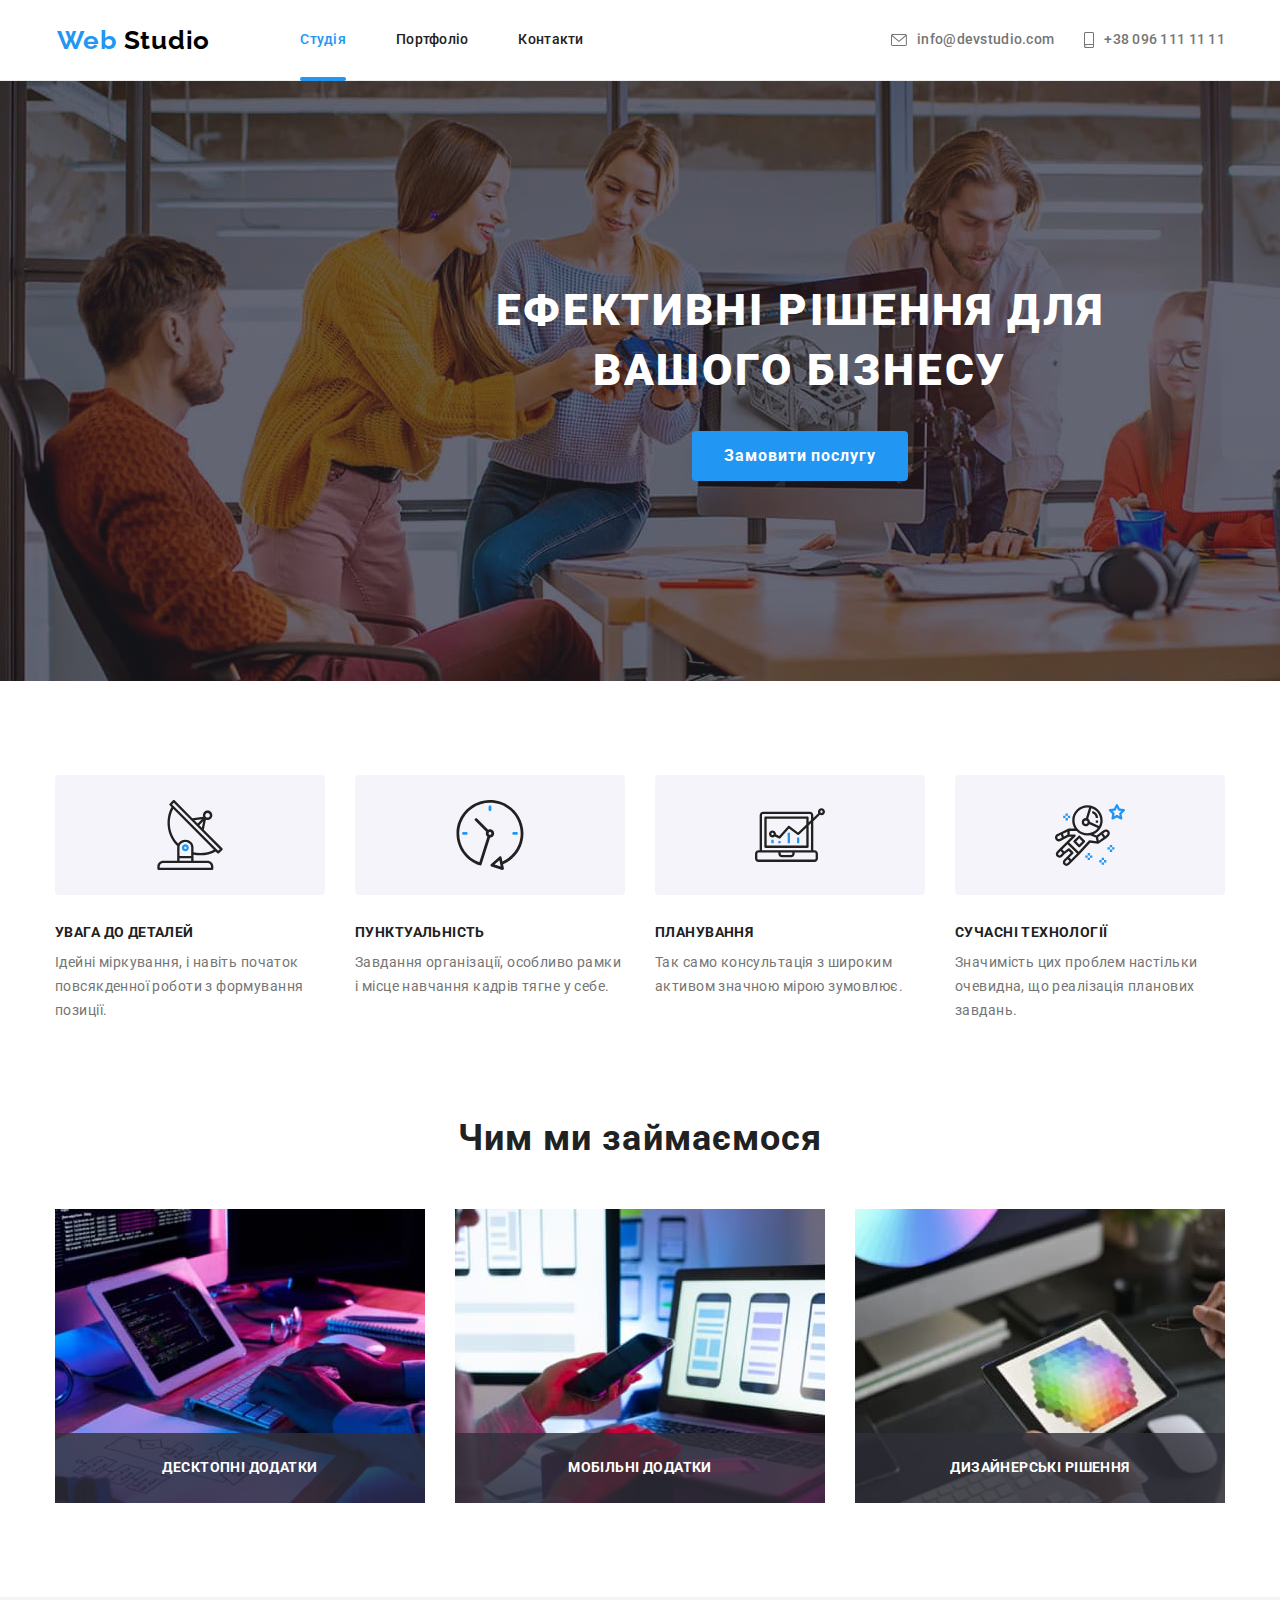
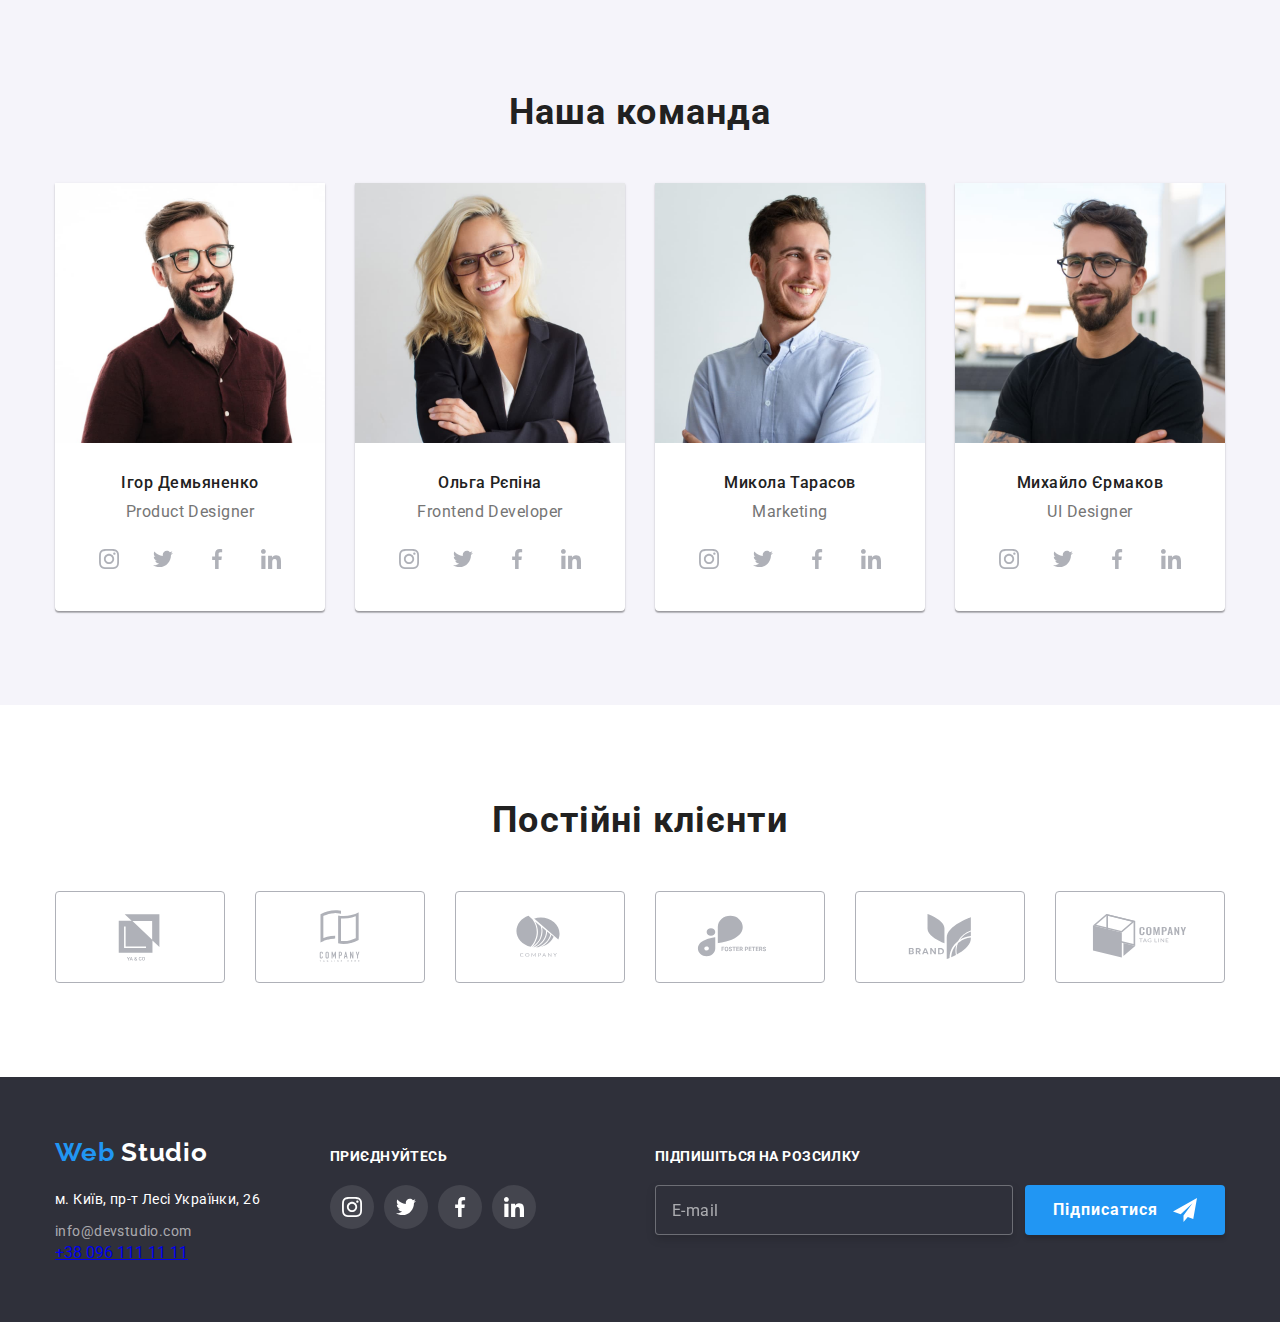
==== commit 465301d4: "HW-07 v2" ====
--- a/index.html
+++ b/index.html
@@ -21,39 +21,48 @@
     <!--HEADER-->
 
     <header class="header">
-      <div class="container nav">
-        <nav class="nav">
-          <a class="web-studio top" href="./index.html">
-            Web<span class="studio">Studio</span>
+      <div class="header_wrap container">
+        <nav class="header__nav">
+          <a class="logo header__logo" href="./index.html">
+            Web
+            <span class="header__studio">Studio</span>
           </a>
-          <ul class="nav-list">
-            <li class="item">
-              <a class="nav-link current transition" href="./index.html">
+          <ul class="header__list">
+            <li class="header__item">
+              <a class="header__link current transition" href="./index.html">
                 Студія
               </a>
             </li>
-            <li class="item">
-              <a class="nav-link transition" href="./portfolio.html">
+            <li class="header__item">
+              <a class="header__link transition" href="./portfolio.html">
                 Портфоліо
               </a>
             </li>
-            <li class="item">
-              <a class="nav-link transition" href="./contacts.html">Контакти</a>
+            <li class="header__item">
+              <a class="header__link transition" href="./contacts.html">
+                Контакти
+              </a>
             </li>
           </ul>
         </nav>
-        <ul class="contact">
-          <li class="contact-list">
-            <a class="email text transition" href="mailto:info@devstudio.com">
-              <svg class="contact-icon" width="16" height="12">
+        <ul class="header__contact">
+          <li class="header__contact-list">
+            <a
+              class="header__email header__text transition"
+              href="mailto:info@devstudio.com"
+            >
+              <svg class="header__contact-icon" width="16" height="12">
                 <use href="./images/symbol-defs.svg#icon-envelope "></use>
               </svg>
               info@devstudio.com
             </a>
           </li>
-          <li class="contact-list">
-            <a class="tel text transition" href="tel:+380961111111">
-              <svg class="contact-icon" width="10" height="16">
+          <li class="header__contact-list">
+            <a
+              class="header__tel header__text transition"
+              href="tel:+380961111111"
+            >
+              <svg class="header__contact-icon" width="10" height="16">
                 <use href="./images/symbol-defs.svg#icon-smartphone"></use>
               </svg>
               +38 096 111 11 11
@@ -68,8 +77,12 @@
     <main>
       <section class="hero">
         <div class="container">
-          <h1 class="hero-title">Ефективні рішення для вашого бізнесу</h1>
-          <button class="btn-order transition" type="button" data-modal-open>
+          <h1 class="hero__title">Ефективні рішення для вашого бізнесу</h1>
+          <button
+            class="btn hero__btn transition"
+            type="button"
+            data-modal-open
+          >
             Замовити послугу
           </button>
         </div>
@@ -79,54 +92,54 @@
 
       <section class="description">
         <div class="container">
-          <h2 class="visually-hidden">Наші переваги</h2>
-          <ul class="description-list">
-            <li class="description-text">
-              <div class="description-icon-block">
-                <svg class="description-icon">
+          <h2 class="description__visually-hidden">Наші переваги</h2>
+          <ul class="description__list">
+            <li class="description__text">
+              <div class="description__icon-block">
+                <svg class="description__icon">
                   <use href="./images/symbol-defs.svg#icon-antenna"></use>
                 </svg>
               </div>
-              <h3 class="description-desc">Увага до деталей</h3>
-              <p class="description-quote">
+              <h3 class="description__desc">Увага до деталей</h3>
+              <p class="description__quote">
                 Ідейні міркування, і навіть початок повсякденної роботи з
                 формування позиції.
               </p>
             </li>
 
-            <li class="description-text">
-              <div class="description-icon-block">
-                <svg class="description-icon">
+            <li class="description__text">
+              <div class="description__icon-block">
+                <svg class="description__icon">
                   <use href="./images/symbol-defs.svg#icon-clock"></use>
                 </svg>
               </div>
-              <h3 class="description-desc">Пунктуальність</h3>
-              <p class="description-quote">
+              <h3 class="description__desc">Пунктуальність</h3>
+              <p class="description__quote">
                 Завдання організації, особливо рамки і місце навчання кадрів
                 тягне у себе.
               </p>
             </li>
 
-            <li class="description-text">
-              <div class="description-icon-block">
-                <svg class="description-icon">
+            <li class="description__text">
+              <div class="description__icon-block">
+                <svg class="description__icon">
                   <use href="./images/symbol-defs.svg#icon-diagram"></use>
                 </svg>
               </div>
-              <h3 class="description-desc">Планування</h3>
-              <p class="description-quote">
+              <h3 class="description__desc">Планування</h3>
+              <p class="description__quote">
                 Так само консультація з широким активом значною мірою зумовлює.
               </p>
             </li>
 
-            <li class="description-text">
-              <div class="description-icon-block">
-                <svg class="description-icon">
+            <li class="description__text">
+              <div class="description__icon-block">
+                <svg class="description__icon">
                   <use href="./images/symbol-defs.svg#icon-astronaut"></use>
                 </svg>
               </div>
-              <h3 class="description-desc">Сучасні технології</h3>
-              <p class="description-quote">
+              <h3 class="description__desc">Сучасні технології</h3>
+              <p class="description__quote">
                 Значимість цих проблем настільки очевидна, що реалізація
                 планових завдань.
               </p>
@@ -139,34 +152,34 @@
 
       <section class="work">
         <div class="container">
-          <h2 class="work-list">Чим ми займаємося</h2>
-          <ul class="work-imgs">
-            <li class="work-img list">
+          <h2 class="work__title">Чим ми займаємося</h2>
+          <ul class="work__list">
+            <li class="work__img">
               <img
                 src="./images/box-1.jpg"
                 alt="Розробка ПЗ"
                 width="370"
                 height="294"
               />
-              <p class="work-description">Десктопні додатки</p>
-            </li>
-            <li class="work-img list">
+              <p class="work__description">Десктопні додатки</p>
+            </li>
+            <li class="work__img">
               <img
                 src="./images/box-2.jpg"
                 alt="Тестування мобільних додатків"
                 width="370"
                 height="294"
               />
-              <p class="work-description">Мобільні додатки</p>
-            </li>
-            <li class="work-img list">
+              <p class="work__description">Мобільні додатки</p>
+            </li>
+            <li class="work__img">
               <img
                 src="./images/box-3.jpg"
                 alt="Дизайн пілитри кольорів"
                 width="370"
                 height="294"
               />
-              <p class="work-description">Дизайнерські рішення</p>
+              <p class="work__description">Дизайнерські рішення</p>
             </li>
           </ul>
         </div>
@@ -176,57 +189,69 @@
 
       <section class="team">
         <div class="container">
-          <h2 class="team-aside">Наша команда</h2>
-          <ul class="team-list">
-            <li class="team-description">
+          <h2 class="team__title">Наша команда</h2>
+          <ul class="team__list">
+            <li class="team__description">
               <img
-                class="team-img"
+                class="team__img"
                 src="./images/photo-1.jpg"
                 alt="Фотографія Ігор Демьяненко"
                 width="270"
                 height="260"
               />
-              <div class="team-text">
-                <h3 class="team-name">Ігор Демьяненко</h3>
-                <p class="team-position">
+              <div class="team__text">
+                <h3 class="team__name">Ігор Демьяненко</h3>
+                <p class="team__position">
                   <span lang="en">Product Designer</span>
                 </p>
-                <ul class="team-social">
-                  <li class="social-list">
-                    <a href="" class="social-link transition">
-                      <svg width="20" height="20">
-                        <use
-                          class="social-icon"
+                <ul class="social-icons">
+                  <li class="social-icons__list">
+                    <a
+                      href=""
+                      class="social-icons__link social-icons__link--color transition"
+                    >
+                      <svg width="20" height="20">
+                        <use
+                          class="social-icons__icon"
                           href="./images/symbol-defs.svg#icon-instagram"
                         ></use>
                       </svg>
                     </a>
                   </li>
-                  <li class="social-list">
-                    <a href="" class="social-link transition">
-                      <svg width="20" height="20">
-                        <use
-                          class="social-icon"
+                  <li class="social-icons__list">
+                    <a
+                      href=""
+                      class="social-icons__link social-icons__link--color transition"
+                    >
+                      <svg width="20" height="20">
+                        <use
+                          class="social-icons__icon"
                           href="./images/symbol-defs.svg#icon-twitter"
                         ></use>
                       </svg>
                     </a>
                   </li>
-                  <li class="social-list">
-                    <a href="" class="social-link transition">
-                      <svg width="20" height="20">
-                        <use
-                          class="social-icon"
+                  <li class="social-icons__list">
+                    <a
+                      href=""
+                      class="social-icons__link social-icons__link--color transition"
+                    >
+                      <svg width="20" height="20">
+                        <use
+                          class="social-icons__icon"
                           href="./images/symbol-defs.svg#icon-facebook"
                         ></use>
                       </svg>
                     </a>
                   </li>
-                  <li class="social-list">
-                    <a href="" class="social-link transition">
-                      <svg width="20" height="20">
-                        <use
-                          class="social-icon"
+                  <li class="social-icons__list">
+                    <a
+                      href=""
+                      class="social-icons__link social-icons__link--color transition"
+                    >
+                      <svg width="20" height="20">
+                        <use
+                          class="social-icons__icon"
                           href="./images/symbol-defs.svg#icon-linkedin"
                         ></use>
                       </svg>
@@ -236,56 +261,68 @@
               </div>
             </li>
 
-            <li class="team-description">
+            <li class="team__description">
               <img
-                class="team-img"
+                class="team__img"
                 src="./images/photo-2.jpg"
                 alt="Фотографія Ольга Рєпіна"
                 width="270"
                 height="260"
               />
-              <div class="team-text">
-                <h3 class="team-name">Ольга Рєпіна</h3>
-                <p class="team-position">
+              <div class="team__text">
+                <h3 class="team__name">Ольга Рєпіна</h3>
+                <p class="team__position">
                   <span lang="en">Frontend Developer</span>
                 </p>
 
-                <ul class="team-social">
-                  <li class="social-list">
-                    <a href="" class="social-link transition">
-                      <svg width="20" height="20">
-                        <use
-                          class="social-icon"
+                <ul class="social-icons">
+                  <li class="social-icons__list">
+                    <a
+                      href=""
+                      class="social-icons__link social-icons__link--color transition"
+                    >
+                      <svg width="20" height="20">
+                        <use
+                          class="social-icons__icon"
                           href="./images/symbol-defs.svg#icon-instagram"
                         ></use>
                       </svg>
                     </a>
                   </li>
-                  <li class="social-list">
-                    <a href="" class="social-link transition">
-                      <svg width="20" height="20">
-                        <use
-                          class="social-icon"
+                  <li class="social-icons__list">
+                    <a
+                      href=""
+                      class="social-icons__link social-icons__link--color transition"
+                    >
+                      <svg width="20" height="20">
+                        <use
+                          class="social-icons__icon"
                           href="./images/symbol-defs.svg#icon-twitter"
                         ></use>
                       </svg>
                     </a>
                   </li>
-                  <li class="social-list">
-                    <a href="" class="social-link transition">
-                      <svg width="20" height="20">
-                        <use
-                          class="social-icon"
+                  <li class="social-icons__list">
+                    <a
+                      href=""
+                      class="social-icons__link social-icons__link--color transition"
+                    >
+                      <svg width="20" height="20">
+                        <use
+                          class="social-icons__icon"
                           href="./images/symbol-defs.svg#icon-facebook"
                         ></use>
                       </svg>
                     </a>
                   </li>
-                  <li class="social-list">
-                    <a href="" class="social-link transition">
-                      <svg width="20" height="20">
-                        <use
-                          class="social-icon"
+                  <li class="social-icons__list">
+                    <a
+                      href=""
+                      class="social-icons__link social-icons__link--color transition"
+                    >
+                      <svg width="20" height="20">
+                        <use
+                          class="social-icons__icon"
                           href="./images/symbol-defs.svg#icon-linkedin"
                         ></use>
                       </svg>
@@ -295,54 +332,66 @@
               </div>
             </li>
 
-            <li class="team-description">
+            <li class="team__description">
               <img
-                class="team-img"
+                class="team__img"
                 src="./images/photo-3.jpg"
                 alt="Фотографія Микола Тарасов"
                 width="270"
                 height="260"
               />
-              <div class="team-text">
-                <h3 class="team-name">Микола Тарасов</h3>
-                <p class="team-position"><span lang="en">Marketing</span></p>
-
-                <ul class="team-social">
-                  <li class="social-list">
-                    <a href="" class="social-link transition">
-                      <svg width="20" height="20">
-                        <use
-                          class="social-icon"
+              <div class="team__text">
+                <h3 class="team__name">Микола Тарасов</h3>
+                <p class="team__position"><span lang="en">Marketing</span></p>
+
+                <ul class="social-icons">
+                  <li class="social-icons__list">
+                    <a
+                      href=""
+                      class="social-icons__link social-icons__link--color transition"
+                    >
+                      <svg width="20" height="20">
+                        <use
+                          class="social-icons__icon"
                           href="./images/symbol-defs.svg#icon-instagram"
                         ></use>
                       </svg>
                     </a>
                   </li>
-                  <li class="social-list">
-                    <a href="" class="social-link transition">
-                      <svg width="20" height="20">
-                        <use
-                          class="social-icon"
+                  <li class="social-icons__list">
+                    <a
+                      href=""
+                      class="social-icons__link social-icons__link--color transition"
+                    >
+                      <svg width="20" height="20">
+                        <use
+                          class="social-icons__icon"
                           href="./images/symbol-defs.svg#icon-twitter"
                         ></use>
                       </svg>
                     </a>
                   </li>
-                  <li class="social-list">
-                    <a href="" class="social-link transition">
-                      <svg width="20" height="20">
-                        <use
-                          class="social-icon"
+                  <li class="social-icons__list">
+                    <a
+                      href=""
+                      class="social-icons__link social-icons__link--color transition"
+                    >
+                      <svg width="20" height="20">
+                        <use
+                          class="social-icons__icon"
                           href="./images/symbol-defs.svg#icon-facebook"
                         ></use>
                       </svg>
                     </a>
                   </li>
-                  <li class="social-list">
-                    <a href="" class="social-link transition">
-                      <svg width="20" height="20">
-                        <use
-                          class="social-icon"
+                  <li class="social-icons__list">
+                    <a
+                      href=""
+                      class="social-icons__link social-icons__link--color transition"
+                    >
+                      <svg width="20" height="20">
+                        <use
+                          class="social-icons__icon"
                           href="./images/symbol-defs.svg#icon-linkedin"
                         ></use>
                       </svg>
@@ -352,56 +401,68 @@
               </div>
             </li>
 
-            <li class="team-description">
+            <li class="team__description">
               <img
-                class="team-img"
+                class="team__img"
                 src="./images/photo-4.jpg"
                 alt="Фотографія Михайло Єрмаков"
                 width="270"
                 height="260"
               />
-              <div class="team-text">
-                <h3 class="team-name">Михайло Єрмаков</h3>
-                <p class="team-position">
+              <div class="team__text">
+                <h3 class="team__name">Михайло Єрмаков</h3>
+                <p class="team__position">
                   <span lang="en">UI Designer</span>
                 </p>
 
-                <ul class="team-social">
-                  <li class="social-list">
-                    <a href="" class="social-link transition">
-                      <svg width="20" height="20">
-                        <use
-                          class="social-icon"
+                <ul class="social-icons">
+                  <li class="social-icons__list">
+                    <a
+                      href=""
+                      class="social-icons__link social-icons__link--color transition"
+                    >
+                      <svg width="20" height="20">
+                        <use
+                          class="social-icons__icon"
                           href="./images/symbol-defs.svg#icon-instagram"
                         ></use>
                       </svg>
                     </a>
                   </li>
-                  <li class="social-list">
-                    <a href="" class="social-link transition">
-                      <svg width="20" height="20">
-                        <use
-                          class="social-icon"
+                  <li class="social-icons__list">
+                    <a
+                      href=""
+                      class="social-icons__link social-icons__link--color transition"
+                    >
+                      <svg width="20" height="20">
+                        <use
+                          class="social-icons__icon"
                           href="./images/symbol-defs.svg#icon-twitter"
                         ></use>
                       </svg>
                     </a>
                   </li>
-                  <li class="social-list">
-                    <a href="" class="social-link transition">
-                      <svg width="20" height="20">
-                        <use
-                          class="social-icon"
+                  <li class="social-icons__list">
+                    <a
+                      href=""
+                      class="social-icons__link social-icons__link--color transition"
+                    >
+                      <svg width="20" height="20">
+                        <use
+                          class="social-icons__icon"
                           href="./images/symbol-defs.svg#icon-facebook"
                         ></use>
                       </svg>
                     </a>
                   </li>
-                  <li class="social-list">
-                    <a href="" class="social-link transition">
-                      <svg width="20" height="20">
-                        <use
-                          class="social-icon"
+                  <li class="social-icons__list">
+                    <a
+                      href=""
+                      class="social-icons__link social-icons__link--color transition"
+                    >
+                      <svg width="20" height="20">
+                        <use
+                          class="social-icons__icon"
                           href="./images/symbol-defs.svg#icon-linkedin"
                         ></use>
                       </svg>
@@ -418,63 +479,63 @@
 
       <section class="clients">
         <div class="container">
-          <h2 class="clients-title">Постійні клієнти</h2>
-          <ul class="clients-desc">
-            <li class="clients-list">
-              <a href="" class="clients-link transition">
+          <h2 class="clients__title">Постійні клієнти</h2>
+          <ul class="clients__desc">
+            <li class="clients__list">
+              <a href="" class="clients__link transition">
                 <svg width="106" height="60">
                   <use
-                    class="clients-icon"
+                    class="clients__icon"
                     href="./images/symbol-defs.svg#icon-company-1"
                   ></use>
                 </svg>
               </a>
             </li>
-            <li class="social-list">
-              <a href="" class="clients-link transition">
+            <li class="social__list">
+              <a href="" class="clients__link transition">
                 <svg width="106" height="60">
                   <use
-                    class="clients-icon"
+                    class="clients__icon"
                     href="./images/symbol-defs.svg#icon-company-2"
                   ></use>
                 </svg>
               </a>
             </li>
-            <li class="social-list">
-              <a href="" class="clients-link transition">
+            <li class="social__list">
+              <a href="" class="clients__link transition">
                 <svg width="106" height="60">
                   <use
-                    class="clients-icon"
+                    class="clients__icon"
                     href="./images/symbol-defs.svg#icon-company-3"
                   ></use>
                 </svg>
               </a>
             </li>
-            <li class="social-list">
-              <a href="" class="clients-link transition">
+            <li class="social__list">
+              <a href="" class="clients__link transition">
                 <svg width="106" height="60">
                   <use
-                    class="clients-icon"
+                    class="clients__icon"
                     href="./images/symbol-defs.svg#icon-company-4"
                   ></use>
                 </svg>
               </a>
             </li>
-            <li class="social-list">
-              <a href="" class="clients-link transition">
+            <li class="social__list">
+              <a href="" class="clients__link transition">
                 <svg width="106" height="60">
                   <use
-                    class="clients-icon"
+                    class="clients__icon"
                     href="./images/symbol-defs.svg#icon-company-5"
                   ></use>
                 </svg>
               </a>
             </li>
-            <li class="social-list">
-              <a href="" class="clients-link transition">
+            <li class="social__list">
+              <a href="" class="clients__link transition">
                 <svg width="106" height="60">
                   <use
-                    class="clients-icon"
+                    class="clients__icon"
                     href="./images/symbol-defs.svg#icon-company-6"
                   ></use>
                 </svg>
@@ -488,23 +549,26 @@
     <!--FOOTER-->
 
     <footer class="footer">
-      <div class="container contacts">
+      <div class="container footer__contacts">
         <div>
-          <a class="web-studio down" href="./index.html">
-            Web<span class="studio-footer">Studio</span>
+          <a class="logo footer__logo" href="./index.html">
+            Web
+            <span class="footer__studio">Studio</span>
           </a>
-          <address class="address">
-            <ul class="address-list">
-              <li class="address-map desc">м. Київ, пр-т Лесі Українки, 26</li>
-              <li class="address-text desc">
+          <address class="footer__address">
+            <ul class="footer__address-list">
+              <li class="footer__address-map">
+                м. Київ, пр-т Лесі Українки, 26
+              </li>
+              <li class="footer__address-text">
                 <a
-                  class="address-contacts transition"
+                  class="footer__address-contacts transition"
                   href="mailto:info@devstudio.com"
                 >
                   info@devstudio.com
                 </a>
               </li>
-              <li class="address-text desc">
+              <li class="footer__address-text">
                 <a class="address-contacts transition" href="tel:+380961111111">
                   +38 096 111 11 11
                 </a>
--- a/css/main.min.css
+++ b/css/main.min.css
@@ -1 +1 @@
-:root{--primary-text-color: #212121;--secondary-text-color: #757575;--hover-color: #2196f3;--background-color: #ffffff;--footer-background: #2f303a;--team-background: #f5f4fa;--hero-background: #2f303a;--icon-social-color-main: #afb1b8}h1,h2,h3,h4,h5,h6,p{margin:0}ul{margin:0;padding-left:0}body{font-family:Roboto,sans-serif;background-color:var(--background-color)}img{display:block}.container{margin:0 auto;width:1200px;padding-left:15px;padding-right:15px}.transition{transition-duration:250ms;transition-timing-function:cubic-bezier(0.4, 0, 0.2, 1)}.header{border-bottom:1px solid #ececec}.nav{display:flex;align-items:center;margin:0 auto}.web-studio{font-family:Raleway,sans-serif;font-weight:700;font-size:26px;line-height:1.19;letter-spacing:.03em;text-decoration:none;color:var(--hover-color)}.top{padding:24px 0;margin-right:90px}.studio{color:#000}.nav-list{font-weight:500;font-size:14px;line-height:1.14;letter-spacing:.02em;list-style-type:none;display:flex;padding:0}.item+.item{margin-left:50px}.nav-link{text-decoration:none;color:var(--primary-text-color);padding-top:32px;padding-bottom:32px;display:block;transition-property:color}.nav-link+.nav-link{margin-left:50px}.current{color:var(--hover-color);position:relative}.nav-link.current::after{position:absolute;bottom:-1px;left:0;content:"";display:block;width:100%;height:4px;background-color:currentColor;border-radius:2px}.nav-link:hover,.nav-link:focus{color:var(--hover-color)}.contact{font-weight:500;font-size:14px;line-height:1.14;letter-spacing:.02em;list-style-type:none;padding:0;display:flex;margin-left:305px;align-items:center}.contact-list{color:var(--secondary-text-color);display:flex;align-items:center}.contact-list+.contact-list{margin-left:30px}.text{padding-top:32px;padding-bottom:32px;display:flex;align-items:center;transition-property:color}.text:hover,.text:focus{color:var(--hover-color)}.contact-icon{fill:currentColor;margin-right:10px}.email,.tel{text-decoration:none;color:inherit}.hero{background-color:var(--hero-background);background-image:linear-gradient(rgba(47, 48, 58, 0.4), rgba(47, 48, 58, 0.4)),url(../images/hero-img.jpg);background-repeat:no-repeat;background-position:center;text-align:center;width:1600px;height:600px;margin:0 auto;padding-top:200px;padding-bottom:200px;display:flex;align-items:center}.hero h1{width:696px;margin-left:auto;margin-right:auto}.hero-title{color:var(--background-color);font-weight:900;font-size:44px;line-height:1.36;letter-spacing:.06em;text-transform:uppercase;margin-bottom:30px}.btn-order{font-family:inherit;background-color:var(--hover-color);color:var(--background-color);border-radius:4px;font-weight:700;font-size:16px;line-height:1.88;letter-spacing:.06em;border:none;cursor:pointer;outline:rgba(0,0,0,0);padding:10px 32px;transition-property:background-color}.btn-order:hover,.btn-order:focus{background-color:#188ce8}.description{padding-top:94px;padding-bottom:94px}.visually-hidden{position:absolute;width:1px;height:1px;margin:-1px;border:0;padding:0;white-space:nowrap;clip-path:inset(100%);clip:rect(0 0 0 0);overflow:hidden}.description-list{list-style-type:none;display:flex}.description-text{flex-basis:calc((100% - 90px)/4);margin-left:30px}.description-text:first-child{margin-left:0}.description-icon{width:70px;height:70px}.description-icon-block{width:270px;height:120px;background-color:#f5f4fa;border-radius:4px;display:flex;align-items:center;justify-content:center;margin-bottom:30px}.description-desc{font-weight:700;font-size:14px;line-height:1.14;letter-spacing:.03em;text-transform:uppercase;color:var(--primary-text-color);margin-bottom:10px}.description-quote{font-size:14px;line-height:1.71;letter-spacing:.03em;color:var(--secondary-text-color)}.work{padding-bottom:94px}.work-list{font-weight:700;font-size:36px;line-height:1.17;text-align:center;letter-spacing:.03em;color:var(--primary-text-color);margin-bottom:50px}.work-imgs{position:relative;list-style-type:none;padding-left:0;display:flex}.work-imgs .list{flex-basis:calc((100% - 60px)/3);margin-left:30px}.work-imgs .list:first-child{margin-left:0}.work-img{position:relative}.work-description{position:absolute;display:flex;align-items:center;justify-content:center;bottom:0;width:100%;height:70px;font-weight:700;font-size:14px;line-height:1.14;letter-spacing:.03em;text-transform:uppercase;color:var(--background-color);background-color:rgba(47,48,58,.8)}.team{background:var(--team-background);padding-top:94px;padding-bottom:94px}.team-aside{font-weight:700;font-size:36px;line-height:1.17;letter-spacing:.03em;color:var(--primary-text-color);text-align:center;margin-bottom:50px}.team-list{list-style-type:none;padding:0;display:flex}.team-description{background-color:var(--background-color);flex-basis:calc((100% - 90px)/4);margin-left:30px;box-shadow:0px 1px 3px rgba(0,0,0,.12),0px 1px 1px rgba(0,0,0,.14),0px 2px 1px rgba(0,0,0,.2);border-radius:0px 0px 4px 4px}.team-description:first-child{margin-left:0}.team-text{padding-top:30px;padding-bottom:30px}.team-name{font-weight:500;font-size:16px;line-height:1.19;text-align:center;letter-spacing:.03em;color:var(--primary-text-color);margin-bottom:10px}.team-position{font-size:16px;line-height:1.19;text-align:center;letter-spacing:.03em;quotes:none;color:var(--secondary-text-color);margin-bottom:16px}.team-social{list-style:none;justify-content:center;display:flex;gap:10px}.social-link{color:var(--icon-social-color-main);width:44px;height:44px;border-radius:50%;display:flex;align-items:center;justify-content:center;background-color:var(--background-color);transition-property:background-color,color}.social-icon{fill:currentColor}.social-link:hover,.social-link:focus{color:var(--background-color);background-color:var(--hover-color)}.clients{padding-top:94px;padding-bottom:94px}.clients-title{font-weight:700;font-size:36px;line-height:1.17;text-align:center;letter-spacing:.03em;color:var(--primary-text-color);margin-bottom:50px}.clients-desc{list-style:none;justify-content:center;display:flex;gap:30px}.clients-link{color:var(--icon-social-color-main);width:170px;height:92px;border:1px solid #afb1b8;border-radius:4px;display:flex;align-items:center;justify-content:center;background-color:var(--background-color);outline:rgba(0,0,0,0);transition-property:color,border}.clients-icon{fill:currentColor}.clients-link:hover,.clients-link:focus{color:var(--hover-color);border:1px solid var(--hover-color)}.footer{background:var(--footer-background);padding-top:60px;padding-bottom:60px}.contacts{display:flex;align-items:baseline}.down{display:block;margin-bottom:20px}.studio-footer{color:var(--background-color)}.address{display:block;font-style:normal}.address-list{list-style-type:none}.desc:not(:last-child){margin-bottom:8px}.address-map{font-size:14px;line-height:1.71;letter-spacing:.03em;color:var(--background-color)}.address-contacts{font-size:14px;line-height:1.71;letter-spacing:.03em;color:rgba(255,255,255,.6);text-decoration:none;transition-property:color}.address-contacts:hover,.address-contacts:focus{color:var(--hover-color)}.footer-social{margin-left:70px}.footer-social-text{font-weight:700;font-size:14px;line-height:1.14;letter-spacing:.03em;text-transform:uppercase;color:var(--background-color);margin-bottom:20px}.footer-social-contacts{list-style:none;display:flex;gap:10px}.footer-social-link{color:var(--background-color);width:44px;height:44px;border-radius:50%;display:flex;align-items:center;justify-content:center;background-color:rgba(255,255,255,.1);transition-property:background-color}.footer-social-link{fill:currentColor}.footer-social-link:hover,.footer-social-link:focus{background-color:var(--hover-color)}.sing-up-form{display:flex;flex-direction:column;margin-left:auto}.sing-up-wrap{display:flex;align-items:flex-end}.sing-up-form>strong{display:block;font-weight:700;font-size:14px;line-height:1.14;letter-spacing:.03em;text-transform:uppercase;color:var(--background-color);margin-bottom:20px}.sing-up{width:358px;height:50px;border:1px solid rgba(255,255,255,.3);filter:drop-shadow(0px 4px 4px rgba(0, 0, 0, 0.15));border-radius:4px;background-color:var(--footer-background);padding-left:16px;margin-right:12px;outline:rgba(0,0,0,0);transition-property:border-color;font-size:16px;line-height:1.88;letter-spacing:.06em;color:#fff}.sing-up:hover,.sing-up:focus{border-color:var(--hover-color)}.sing-up::placeholder{font-size:16px;line-height:1.25;letter-spacing:.03em;color:rgba(255,255,255,.6)}.btn-sing-up{display:flex;align-items:center;justify-content:space-between;background-color:var(--hover-color);color:var(--background-color);box-shadow:0px 4px 4px rgba(0,0,0,.15);border-radius:4px;height:50px;width:200px;font-weight:700;font-size:16px;line-height:1.88;letter-spacing:.06em;border:none;cursor:pointer;padding:10px 28px;transition-property:background-color}.sing-up-icon{fill:var(--background-color)}.btn-sing-up:hover,.btn-sing-up:focus{background-color:#188ce8}.backdrop-hero{position:fixed;top:0;left:0;width:100%;height:100%;background-color:rgba(0,0,0,.2);z-index:1;opacity:1;transition-property:opacity;transition-duration:250ms;transition-timing-function:cubic-bezier(0.4, 0, 0.2, 1)}.backdrop-hero.is-hidden{opacity:0;pointer-events:none;visibility:hidden}.modal-hero{position:absolute;top:50%;left:50%;transform:translate(-50%, -50%);transition-property:opacity;transition-duration:250ms;transition-timing-function:cubic-bezier(0.4, 0, 0.2, 1);transition-delay:250ms;width:528px;height:auto;background:var(--background-color);box-shadow:0px 1px 3px rgba(0,0,0,.12),0px 1px 1px rgba(0,0,0,.14),0px 2px 1px rgba(0,0,0,.2);border-radius:4px;padding:40px}.close-btn{position:absolute;top:8px;right:8px;width:30px;height:30px;background-color:var(--background-color);border:1px solid rgba(0,0,0,.1);border-radius:50%;display:flex;justify-content:center;align-items:center;padding:0}.close-icon{fill:#000;transition-property:fill}.close-btn:hover>.close-icon,.close-btn:focus>.close-icon{fill:var(--hover-color)}.contact-form strong{display:block;text-align:center;font-weight:700;font-size:20px;line-height:1.15;letter-spacing:.03em;color:var(--primary-text-color);margin-bottom:12px}.user-id{display:flex;flex-direction:column;text-align:left;margin-bottom:10px;font-size:12px;line-height:1.17;letter-spacing:.01em;color:var(--secondary-text-color)}.user-id label{margin-bottom:4px}.user-id.feedback{margin-bottom:20px}.user-id textarea{border:1px solid rgba(33,33,33,.2);border-radius:4px;resize:none;height:120px;padding:12px 16px;font-size:20px;line-height:1.15;letter-spacing:.03em;color:var(--primary-text-color)}.user-id textarea::placeholder{font-size:12px;line-height:1.17;letter-spacing:.01em;color:rgba(117,117,117,.5)}.user-wrap{position:relative}.input{border:1px solid rgba(33,33,33,.2);border-radius:4px;height:40px;width:100%;padding-left:42px;font-size:20px;line-height:1.15;letter-spacing:.03em;color:var(--primary-text-color);outline:rgba(0,0,0,0);transition-property:border-color}.icon-form{position:absolute;top:50%;left:12px;transform:translateY(-50%);fill:var(--primary-text-color);transition-property:fill}.input:hover,.input:focus{border-color:var(--hover-color)}.input:hover+.icon-form,.input:focus+.icon-form{fill:var(--hover-color)}.user-policy{display:flex;margin-bottom:30px;font-size:14px;line-height:1.71;letter-spacing:.03em;color:var(--secondary-text-color);justify-content:center;align-items:center}.policy-link{text-decoration:none;color:var(--hover-color);border-bottom:1px solid;transition-property:color}.policy-link:hover,.policy-link:focus{color:#188ce8}.icon-checkbox{display:flex;align-items:center;width:16px;height:15px;border:2px solid var(--primary-text-color);border-radius:2px;margin-right:8px;transition-property:border-color,background-color,background-size,background-origin}.icon-check{fill:var(--background-color)}.checkbox:checked+.icon-checkbox{border-color:rgba(0,0,0,0);background-color:var(--hover-color);background-size:contain;background-origin:border-box}.checkbox:hover+.icon-checkbox,.checkbox:focus+.icon-checkbox{border-color:var(--hover-color)}.btn-send{display:block;margin:auto;font-family:inherit;background-color:var(--hover-color);color:var(--background-color);border-radius:4px;font-weight:700;font-size:16px;line-height:1.88;letter-spacing:.06em;border:none;cursor:pointer;padding:10px 52px;transition-property:background-color}.btn-send:hover,.btn-send:focus{background-color:#188ce8}.section.filters{padding:94px 0px}.filters-list{list-style-type:none;display:flex;justify-content:center}.filters-btn{border-radius:4px;border:none;font-weight:500;font-size:16px;line-height:1.63;letter-spacing:.03em;font-family:inherit;color:var(--primary-text-color);background:var(--team-background);padding:6px 22px;cursor:pointer;transition-property:background-color,color,box-shadow,outline}.filters-btn.current{color:var(--background-color);background:var(--hover-color)}.filters-text:not(:last-child){margin-right:8px}.filters-btn:hover,.filters-btn:focus{background:#188ce8;color:var(--background-color);box-shadow:0px 3px 1px rgba(0,0,0,.1),0px 1px 2px rgba(0,0,0,.08),0px 2px 2px rgba(0,0,0,.12);outline:rgba(0,0,0,0)}.portfolio-body{list-style-type:none;display:flex;flex-wrap:wrap;margin-top:50px;padding:0}.body-part{margin-bottom:30px;margin-left:30px;text-decoration:none}.body-part:nth-child(3n+1){margin-left:0}.body-part:nth-last-child(-n+3){margin-bottom:0}.portfolio-link{text-decoration:none;display:block;transition-property:box-shadow,outline}.portfolio-link:hover,.portfolio-link:focus{box-shadow:0px 3px 1px rgba(0,0,0,.1),0px 1px 2px rgba(0,0,0,.08),0px 2px 2px rgba(0,0,0,.12);outline:rgba(0,0,0,0)}.portfolio-link:hover .overlay,.portfolio-link:focus .overlay{transform:translatey(0)}.img-thumb{position:relative;overflow:hidden}.overlay{position:absolute;display:flex;align-items:center;bottom:0;left:0;width:100%;height:100%;transform:translatey(101%);transition-property:transform;padding:0 24px;margin:0;font-size:18px;line-height:1.56;letter-spacing:.03em;color:var(--background-color);background-color:rgba(33,150,243,.9)}.body-name{font-weight:700;font-size:18px;line-height:2;letter-spacing:.06em;color:var(--primary-text-color);margin-bottom:4px}.body-quote{font-size:16px;line-height:1.88;letter-spacing:.03em;color:var(--secondary-text-color)}.portfolio-desc{padding:20px 24px;border-bottom:1px solid #eee;border-right:1px solid #eee;border-left:1px solid #eee}/*# sourceMappingURL=main.min.css.map */+:root{--primary-text-color: #212121;--secondary-text-color: #757575;--hover-color: #2196f3;--background-color: #ffffff;--footer-background: #2f303a;--team-background: #f5f4fa;--hero-background: #2f303a;--icon-social-color-main: #afb1b8;--btn-hover: #188ce8}h1,h2,h3,h4,h5,h6,p{margin:0}ul{margin:0;padding-left:0}body{font-family:Roboto,sans-serif;background-color:var(--background-color)}img{display:block}.container{margin:0 auto;width:1200px;padding-left:15px;padding-right:15px}.transition{transition-duration:250ms;transition-timing-function:cubic-bezier(0.4, 0, 0.2, 1)}.btn{font-family:inherit;background-color:var(--hover-color);color:var(--background-color);border-radius:4px;font-weight:700;font-size:16px;line-height:1.88;letter-spacing:.06em;border:none;cursor:pointer;outline:rgba(0,0,0,0);transition-property:background-color}.btn:hover,.btn:focus{background-color:var(--btn-hover)}.logo{font-family:Raleway,sans-serif;font-weight:700;font-size:26px;line-height:1.19;letter-spacing:.03em;text-decoration:none;color:var(--hover-color)}.current::after{position:absolute;bottom:-1px;left:0;content:"";display:block;width:100%;height:4px;background-color:currentColor;border-radius:2px}.social-icons{list-style:none;justify-content:center;display:flex;gap:10px}.social-icons__link{width:44px;height:44px;border-radius:50%;display:flex;align-items:center;justify-content:center;transition-property:background-color,color}.social-icons__icon{fill:currentColor}.header{border-bottom:1px solid #ececec}.header_wrap{display:flex}.header__nav{display:flex;align-items:center;margin:0 auto}.header__logo{padding:24px 0;margin-right:90px}.header__studio{color:#000}.header__list{font-weight:500;font-size:14px;line-height:1.14;letter-spacing:.02em;list-style-type:none;display:flex;padding:0}.header__item+.header__item{margin-left:50px}.header__link{text-decoration:none;color:var(--primary-text-color);padding-top:32px;padding-bottom:32px;display:block;transition-property:color}.header__link:hover,.header__link:focus{color:var(--hover-color)}.current{color:var(--hover-color);position:relative}.header__contact{font-weight:500;font-size:14px;line-height:1.14;letter-spacing:.02em;list-style-type:none;padding:0;display:flex;margin-left:305px;align-items:center}.header__contact-list{color:var(--secondary-text-color);display:flex;align-items:center}.header__contact-list+.header__contact-list{margin-left:30px}.header__text{padding-top:32px;padding-bottom:32px;display:flex;align-items:center;transition-property:color}.header__text:hover,.header__text:focus{color:var(--hover-color)}.header__contact-icon{fill:currentColor;margin-right:10px}.header__email,.header__tel{text-decoration:none;color:inherit}.hero{background-color:var(--hero-background);background-image:linear-gradient(rgba(47, 48, 58, 0.4), rgba(47, 48, 58, 0.4)),url(../images/hero-img.jpg);background-repeat:no-repeat;background-position:center;text-align:center;width:1600px;height:600px;margin:0 auto;padding-top:200px;padding-bottom:200px;display:flex;align-items:center}.hero__title{width:696px;margin-left:auto;margin-right:auto;color:var(--background-color);font-weight:900;font-size:44px;line-height:1.36;letter-spacing:.06em;text-transform:uppercase;margin-bottom:30px}.hero__btn{padding:10px 32px}.description{padding-top:94px;padding-bottom:94px}.description__visually-hidden{position:absolute;width:1px;height:1px;margin:-1px;border:0;padding:0;white-space:nowrap;clip-path:inset(100%);clip:rect(0 0 0 0);overflow:hidden}.description__list{list-style-type:none;display:flex}.description__text{flex-basis:calc((100% - 90px)/4);margin-left:30px}.description__text:first-child{margin-left:0}.description__icon-block{width:270px;height:120px;background-color:#f5f4fa;border-radius:4px;display:flex;align-items:center;justify-content:center;margin-bottom:30px}.description__icon{width:70px;height:70px}.description__desc{font-weight:700;font-size:14px;line-height:1.14;letter-spacing:.03em;text-transform:uppercase;color:var(--primary-text-color);margin-bottom:10px}.description__quote{font-size:14px;line-height:1.71;letter-spacing:.03em;color:var(--secondary-text-color)}.work{padding-bottom:94px}.work__title{font-weight:700;font-size:36px;line-height:1.17;text-align:center;letter-spacing:.03em;color:var(--primary-text-color);margin-bottom:50px}.work__list{display:flex;list-style-type:none;padding-left:0}.work__img{position:relative;flex-basis:calc((100% - 60px)/3);margin-left:30px}.work__img:first-child{margin-left:0}.work__description{position:absolute;display:flex;align-items:center;justify-content:center;bottom:0;width:100%;height:70px;font-weight:700;font-size:14px;line-height:1.14;letter-spacing:.03em;text-transform:uppercase;color:var(--background-color);background-color:rgba(47,48,58,.8)}.team{background:var(--team-background);padding-top:94px;padding-bottom:94px}.team__title{font-weight:700;font-size:36px;line-height:1.17;letter-spacing:.03em;color:var(--primary-text-color);text-align:center;margin-bottom:50px}.team__list{list-style-type:none;padding:0;display:flex}.team__description{background-color:var(--background-color);flex-basis:calc((100% - 90px)/4);margin-left:30px;box-shadow:0px 1px 3px rgba(0,0,0,.12),0px 1px 1px rgba(0,0,0,.14),0px 2px 1px rgba(0,0,0,.2);border-radius:0px 0px 4px 4px}.team__description:first-child{margin-left:0}.team__text{padding-top:30px;padding-bottom:30px}.team__name{font-weight:500;font-size:16px;line-height:1.19;text-align:center;letter-spacing:.03em;color:var(--primary-text-color);margin-bottom:10px}.team__position{font-size:16px;line-height:1.19;text-align:center;letter-spacing:.03em;quotes:none;color:var(--secondary-text-color);margin-bottom:16px}.social-icons__link--color{color:var(--icon-social-color-main);background-color:var(--background-color)}.social-icons__link--color:hover,.social-icons__link--color:focus{color:var(--background-color);background-color:var(--hover-color)}.clients{padding-top:94px;padding-bottom:94px}.clients__title{font-weight:700;font-size:36px;line-height:1.17;text-align:center;letter-spacing:.03em;color:var(--primary-text-color);margin-bottom:50px}.clients__desc{list-style:none;justify-content:center;display:flex;gap:30px}.clients__link{color:var(--icon-social-color-main);width:170px;height:92px;border:1px solid #afb1b8;border-radius:4px;display:flex;align-items:center;justify-content:center;background-color:var(--background-color);outline:rgba(0,0,0,0);transition-property:color,border}.clients__link:hover,.clients__link:focus{color:var(--hover-color);border:1px solid var(--hover-color)}.clients__icon{fill:currentColor}.footer{background:var(--footer-background);padding-top:60px;padding-bottom:60px}.footer__contacts{display:flex;align-items:baseline}.footer__logo{display:block;margin-bottom:20px}.footer__studio{color:var(--background-color)}.footer__address{display:block;font-style:normal}.footer__address-list{list-style-type:none}.footer__address-map{font-size:14px;line-height:1.71;letter-spacing:.03em;color:var(--background-color);margin-bottom:8px}.footer__address-contacts{font-size:14px;line-height:1.71;letter-spacing:.03em;color:rgba(255,255,255,.6);text-decoration:none;margin-bottom:8px;transition-property:color}.address-contacts:hover,.address-contacts:focus{color:var(--hover-color)}.footer-social{margin-left:70px}.footer-social-text{font-weight:700;font-size:14px;line-height:1.14;letter-spacing:.03em;text-transform:uppercase;color:var(--background-color);margin-bottom:20px}.footer-social-contacts{list-style:none;display:flex;gap:10px}.footer-social-link{color:var(--background-color);width:44px;height:44px;border-radius:50%;display:flex;align-items:center;justify-content:center;background-color:rgba(255,255,255,.1);transition-property:background-color}.footer-social-link{fill:currentColor}.footer-social-link:hover,.footer-social-link:focus{background-color:var(--hover-color)}.sing-up-form{display:flex;flex-direction:column;margin-left:auto}.sing-up-wrap{display:flex;align-items:flex-end}.sing-up-form>strong{display:block;font-weight:700;font-size:14px;line-height:1.14;letter-spacing:.03em;text-transform:uppercase;color:var(--background-color);margin-bottom:20px}.sing-up{width:358px;height:50px;border:1px solid rgba(255,255,255,.3);filter:drop-shadow(0px 4px 4px rgba(0, 0, 0, 0.15));border-radius:4px;background-color:var(--footer-background);padding-left:16px;margin-right:12px;outline:rgba(0,0,0,0);transition-property:border-color;font-size:16px;line-height:1.88;letter-spacing:.06em;color:#fff}.sing-up:hover,.sing-up:focus{border-color:var(--hover-color)}.sing-up::placeholder{font-size:16px;line-height:1.25;letter-spacing:.03em;color:rgba(255,255,255,.6)}.btn-sing-up{display:flex;align-items:center;justify-content:space-between;background-color:var(--hover-color);color:var(--background-color);box-shadow:0px 4px 4px rgba(0,0,0,.15);border-radius:4px;height:50px;width:200px;font-weight:700;font-size:16px;line-height:1.88;letter-spacing:.06em;border:none;cursor:pointer;padding:10px 28px;transition-property:background-color}.sing-up-icon{fill:var(--background-color)}.btn-sing-up:hover,.btn-sing-up:focus{background-color:#188ce8}.backdrop-hero{position:fixed;top:0;left:0;width:100%;height:100%;background-color:rgba(0,0,0,.2);z-index:1;opacity:1;transition-property:opacity;transition-duration:250ms;transition-timing-function:cubic-bezier(0.4, 0, 0.2, 1)}.backdrop-hero.is-hidden{opacity:0;pointer-events:none;visibility:hidden}.modal-hero{position:absolute;top:50%;left:50%;transform:translate(-50%, -50%);transition-property:opacity;transition-duration:250ms;transition-timing-function:cubic-bezier(0.4, 0, 0.2, 1);transition-delay:250ms;width:528px;height:auto;background:var(--background-color);box-shadow:0px 1px 3px rgba(0,0,0,.12),0px 1px 1px rgba(0,0,0,.14),0px 2px 1px rgba(0,0,0,.2);border-radius:4px;padding:40px}.close-btn{position:absolute;top:8px;right:8px;width:30px;height:30px;background-color:var(--background-color);border:1px solid rgba(0,0,0,.1);border-radius:50%;display:flex;justify-content:center;align-items:center;padding:0}.close-icon{fill:#000;transition-property:fill}.close-btn:hover>.close-icon,.close-btn:focus>.close-icon{fill:var(--hover-color)}.contact-form strong{display:block;text-align:center;font-weight:700;font-size:20px;line-height:1.15;letter-spacing:.03em;color:var(--primary-text-color);margin-bottom:12px}.user-id{display:flex;flex-direction:column;text-align:left;margin-bottom:10px;font-size:12px;line-height:1.17;letter-spacing:.01em;color:var(--secondary-text-color)}.user-id label{margin-bottom:4px}.user-id.feedback{margin-bottom:20px}.user-id textarea{border:1px solid rgba(33,33,33,.2);border-radius:4px;resize:none;height:120px;padding:12px 16px;font-size:20px;line-height:1.15;letter-spacing:.03em;color:var(--primary-text-color)}.user-id textarea::placeholder{font-size:12px;line-height:1.17;letter-spacing:.01em;color:rgba(117,117,117,.5)}.user-wrap{position:relative}.input{border:1px solid rgba(33,33,33,.2);border-radius:4px;height:40px;width:100%;padding-left:42px;font-size:20px;line-height:1.15;letter-spacing:.03em;color:var(--primary-text-color);outline:rgba(0,0,0,0);transition-property:border-color}.icon-form{position:absolute;top:50%;left:12px;transform:translateY(-50%);fill:var(--primary-text-color);transition-property:fill}.input:hover,.input:focus{border-color:var(--hover-color)}.input:hover+.icon-form,.input:focus+.icon-form{fill:var(--hover-color)}.user-policy{display:flex;margin-bottom:30px;font-size:14px;line-height:1.71;letter-spacing:.03em;color:var(--secondary-text-color);justify-content:center;align-items:center}.policy-link{text-decoration:none;color:var(--hover-color);border-bottom:1px solid;transition-property:color}.policy-link:hover,.policy-link:focus{color:#188ce8}.icon-checkbox{display:flex;align-items:center;width:16px;height:15px;border:2px solid var(--primary-text-color);border-radius:2px;margin-right:8px;transition-property:border-color,background-color,background-size,background-origin}.icon-check{fill:var(--background-color)}.checkbox:checked+.icon-checkbox{border-color:rgba(0,0,0,0);background-color:var(--hover-color);background-size:contain;background-origin:border-box}.checkbox:hover+.icon-checkbox,.checkbox:focus+.icon-checkbox{border-color:var(--hover-color)}.btn-send{display:block;margin:auto;padding:10px 52px}.section.filters{padding:94px 0px}.filters-list{list-style-type:none;display:flex;justify-content:center}.filters-btn{border-radius:4px;border:none;font-weight:500;font-size:16px;line-height:1.63;letter-spacing:.03em;font-family:inherit;color:var(--primary-text-color);background:var(--team-background);padding:6px 22px;cursor:pointer;transition-property:background-color,color,box-shadow,outline}.filters-btn.current{color:var(--background-color);background:var(--hover-color)}.filters-text:not(:last-child){margin-right:8px}.filters-btn:hover,.filters-btn:focus{background:#188ce8;color:var(--background-color);box-shadow:0px 3px 1px rgba(0,0,0,.1),0px 1px 2px rgba(0,0,0,.08),0px 2px 2px rgba(0,0,0,.12);outline:rgba(0,0,0,0)}.portfolio-body{list-style-type:none;display:flex;flex-wrap:wrap;margin-top:50px;padding:0}.body-part{margin-bottom:30px;margin-left:30px;text-decoration:none}.body-part:nth-child(3n+1){margin-left:0}.body-part:nth-last-child(-n+3){margin-bottom:0}.portfolio-link{text-decoration:none;display:block;transition-property:box-shadow,outline}.portfolio-link:hover,.portfolio-link:focus{box-shadow:0px 3px 1px rgba(0,0,0,.1),0px 1px 2px rgba(0,0,0,.08),0px 2px 2px rgba(0,0,0,.12);outline:rgba(0,0,0,0)}.portfolio-link:hover .overlay,.portfolio-link:focus .overlay{transform:translatey(0)}.img-thumb{position:relative;overflow:hidden}.overlay{position:absolute;display:flex;align-items:center;bottom:0;left:0;width:100%;height:100%;transform:translatey(101%);transition-property:transform;padding:0 24px;margin:0;font-size:18px;line-height:1.56;letter-spacing:.03em;color:var(--background-color);background-color:rgba(33,150,243,.9)}.body-name{font-weight:700;font-size:18px;line-height:2;letter-spacing:.06em;color:var(--primary-text-color);margin-bottom:4px}.body-quote{font-size:16px;line-height:1.88;letter-spacing:.03em;color:var(--secondary-text-color)}.portfolio-desc{padding:20px 24px;border-bottom:1px solid #eee;border-right:1px solid #eee;border-left:1px solid #eee}/*# sourceMappingURL=main.min.css.map */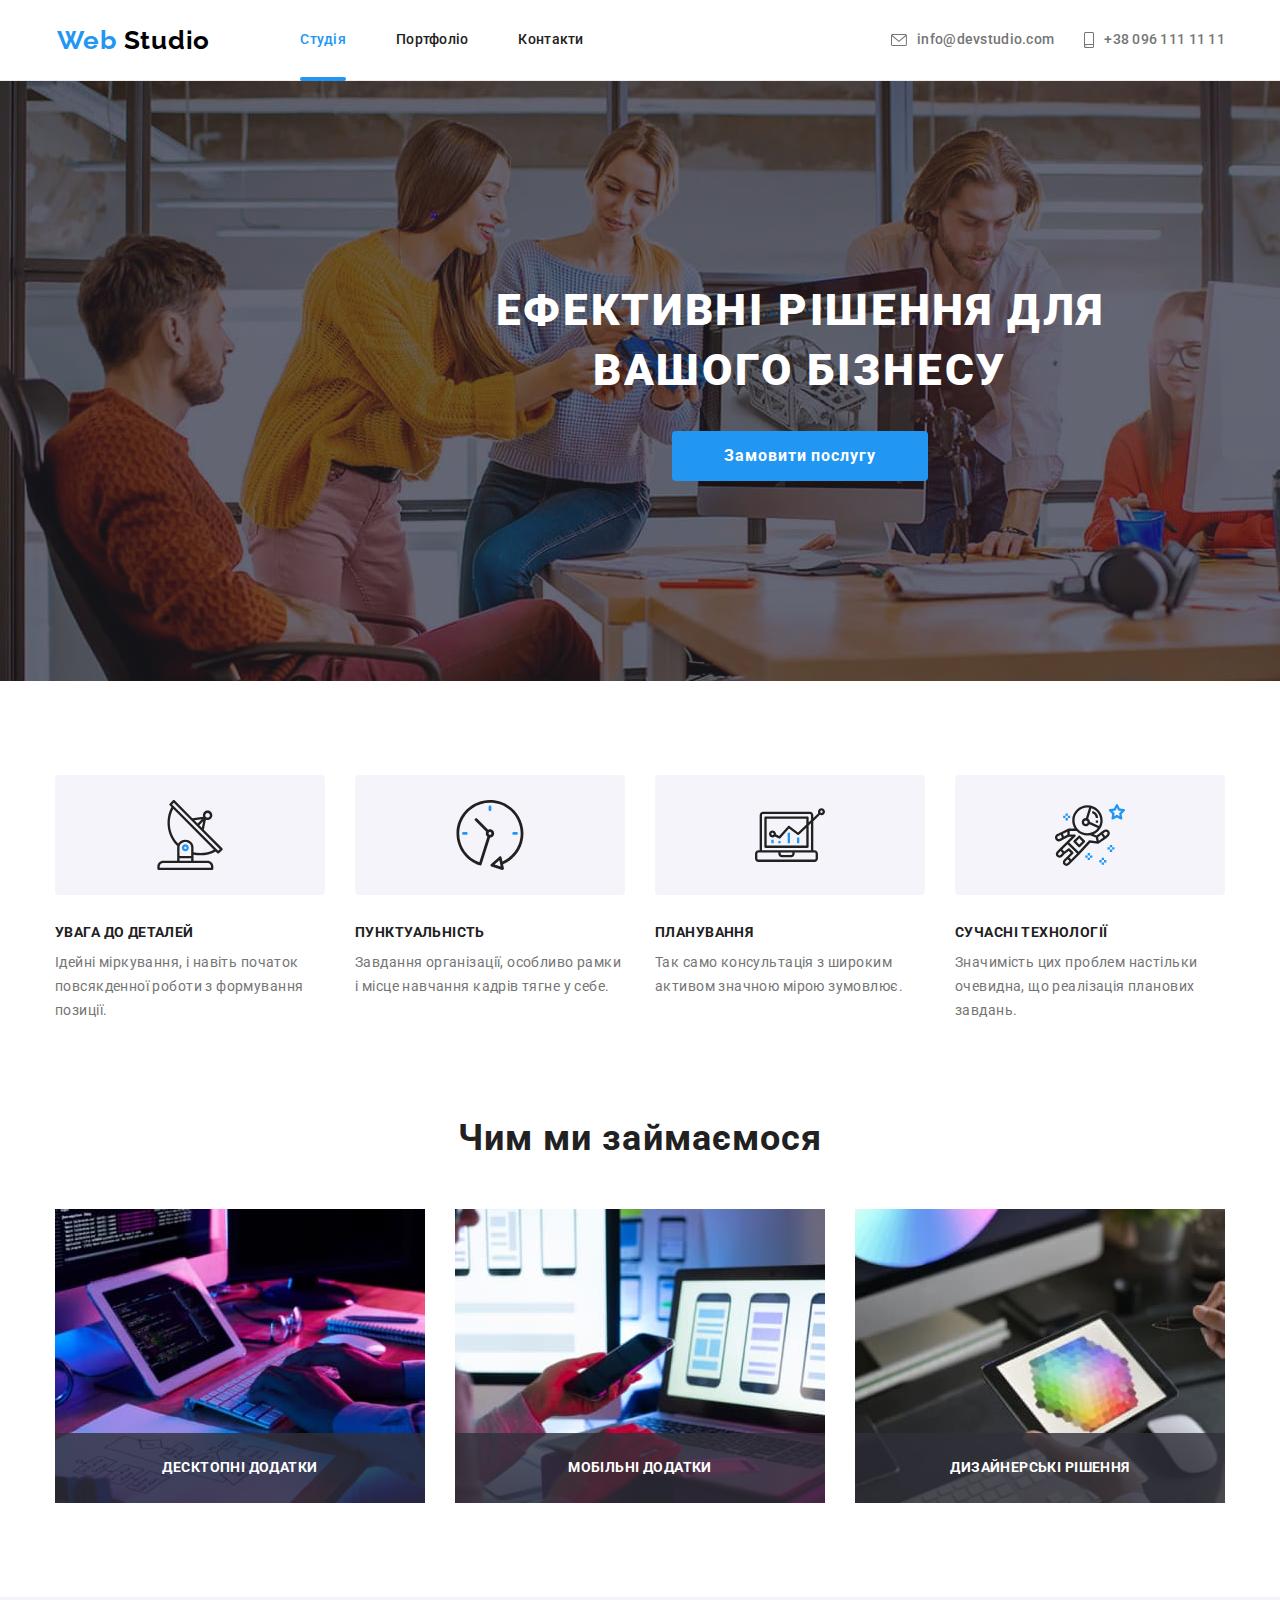
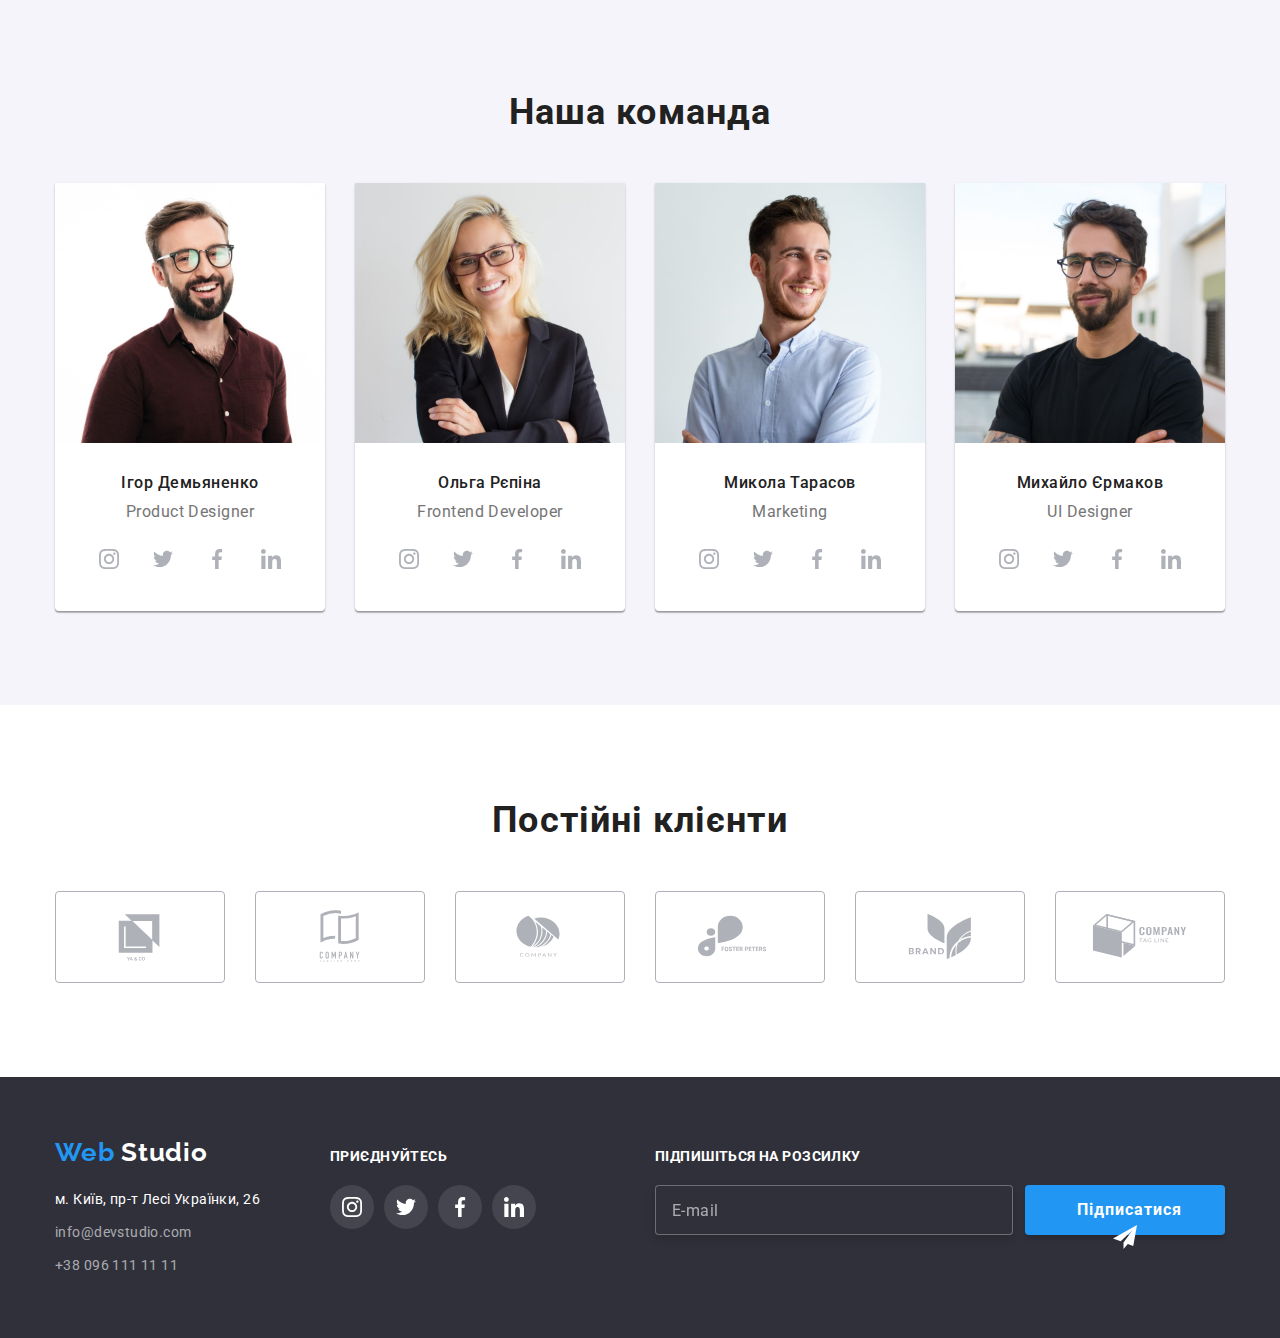
==== commit b98fffd2: "HW-07 v3" ====
--- a/index.html
+++ b/index.html
@@ -92,7 +92,7 @@
 
       <section class="description">
         <div class="container">
-          <h2 class="description__visually-hidden">Наші переваги</h2>
+          <h2 class="visually-hidden">Наші переваги</h2>
           <ul class="description__list">
             <li class="description__text">
               <div class="description__icon-block">
@@ -206,10 +206,7 @@
                 </p>
                 <ul class="social-icons">
                   <li class="social-icons__list">
-                    <a
-                      href=""
-                      class="social-icons__link social-icons__link--color transition"
-                    >
+                    <a href="" class="social-icons__link transition">
                       <svg width="20" height="20">
                         <use
                           class="social-icons__icon"
@@ -219,10 +216,7 @@
                     </a>
                   </li>
                   <li class="social-icons__list">
-                    <a
-                      href=""
-                      class="social-icons__link social-icons__link--color transition"
-                    >
+                    <a href="" class="social-icons__link transition">
                       <svg width="20" height="20">
                         <use
                           class="social-icons__icon"
@@ -232,10 +226,7 @@
                     </a>
                   </li>
                   <li class="social-icons__list">
-                    <a
-                      href=""
-                      class="social-icons__link social-icons__link--color transition"
-                    >
+                    <a href="" class="social-icons__link transition">
                       <svg width="20" height="20">
                         <use
                           class="social-icons__icon"
@@ -245,10 +236,7 @@
                     </a>
                   </li>
                   <li class="social-icons__list">
-                    <a
-                      href=""
-                      class="social-icons__link social-icons__link--color transition"
-                    >
+                    <a href="" class="social-icons__link transition">
                       <svg width="20" height="20">
                         <use
                           class="social-icons__icon"
@@ -277,10 +265,7 @@
 
                 <ul class="social-icons">
                   <li class="social-icons__list">
-                    <a
-                      href=""
-                      class="social-icons__link social-icons__link--color transition"
-                    >
+                    <a href="" class="social-icons__link transition">
                       <svg width="20" height="20">
                         <use
                           class="social-icons__icon"
@@ -290,10 +275,7 @@
                     </a>
                   </li>
                   <li class="social-icons__list">
-                    <a
-                      href=""
-                      class="social-icons__link social-icons__link--color transition"
-                    >
+                    <a href="" class="social-icons__link transition">
                       <svg width="20" height="20">
                         <use
                           class="social-icons__icon"
@@ -303,10 +285,7 @@
                     </a>
                   </li>
                   <li class="social-icons__list">
-                    <a
-                      href=""
-                      class="social-icons__link social-icons__link--color transition"
-                    >
+                    <a href="" class="social-icons__link transition">
                       <svg width="20" height="20">
                         <use
                           class="social-icons__icon"
@@ -316,10 +295,7 @@
                     </a>
                   </li>
                   <li class="social-icons__list">
-                    <a
-                      href=""
-                      class="social-icons__link social-icons__link--color transition"
-                    >
+                    <a href="" class="social-icons__link transition">
                       <svg width="20" height="20">
                         <use
                           class="social-icons__icon"
@@ -346,10 +322,7 @@
 
                 <ul class="social-icons">
                   <li class="social-icons__list">
-                    <a
-                      href=""
-                      class="social-icons__link social-icons__link--color transition"
-                    >
+                    <a href="" class="social-icons__link transition">
                       <svg width="20" height="20">
                         <use
                           class="social-icons__icon"
@@ -359,10 +332,7 @@
                     </a>
                   </li>
                   <li class="social-icons__list">
-                    <a
-                      href=""
-                      class="social-icons__link social-icons__link--color transition"
-                    >
+                    <a href="" class="social-icons__link transition">
                       <svg width="20" height="20">
                         <use
                           class="social-icons__icon"
@@ -372,10 +342,7 @@
                     </a>
                   </li>
                   <li class="social-icons__list">
-                    <a
-                      href=""
-                      class="social-icons__link social-icons__link--color transition"
-                    >
+                    <a href="" class="social-icons__link transition">
                       <svg width="20" height="20">
                         <use
                           class="social-icons__icon"
@@ -385,10 +352,7 @@
                     </a>
                   </li>
                   <li class="social-icons__list">
-                    <a
-                      href=""
-                      class="social-icons__link social-icons__link--color transition"
-                    >
+                    <a href="" class="social-icons__link transition">
                       <svg width="20" height="20">
                         <use
                           class="social-icons__icon"
@@ -417,10 +381,7 @@
 
                 <ul class="social-icons">
                   <li class="social-icons__list">
-                    <a
-                      href=""
-                      class="social-icons__link social-icons__link--color transition"
-                    >
+                    <a href="" class="social-icons__link transition">
                       <svg width="20" height="20">
                         <use
                           class="social-icons__icon"
@@ -430,10 +391,7 @@
                     </a>
                   </li>
                   <li class="social-icons__list">
-                    <a
-                      href=""
-                      class="social-icons__link social-icons__link--color transition"
-                    >
+                    <a href="" class="social-icons__link transition">
                       <svg width="20" height="20">
                         <use
                           class="social-icons__icon"
@@ -443,10 +401,7 @@
                     </a>
                   </li>
                   <li class="social-icons__list">
-                    <a
-                      href=""
-                      class="social-icons__link social-icons__link--color transition"
-                    >
+                    <a href="" class="social-icons__link transition">
                       <svg width="20" height="20">
                         <use
                           class="social-icons__icon"
@@ -456,10 +411,7 @@
                     </a>
                   </li>
                   <li class="social-icons__list">
-                    <a
-                      href=""
-                      class="social-icons__link social-icons__link--color transition"
-                    >
+                    <a href="" class="social-icons__link transition">
                       <svg width="20" height="20">
                         <use
                           class="social-icons__icon"
@@ -556,53 +508,65 @@
             <span class="footer__studio">Studio</span>
           </a>
           <address class="footer__address">
-            <ul class="footer__address-list">
-              <li class="footer__address-map">
+            <ul class="footer__list">
+              <li class="footer__meta footer__meta--color">
                 м. Київ, пр-т Лесі Українки, 26
               </li>
-              <li class="footer__address-text">
+              <li class="footer__meta">
                 <a
-                  class="footer__address-contacts transition"
+                  class="footer__aside transition"
                   href="mailto:info@devstudio.com"
                 >
                   info@devstudio.com
                 </a>
               </li>
-              <li class="footer__address-text">
-                <a class="address-contacts transition" href="tel:+380961111111">
+              <li class="footer__meta">
+                <a class="footer__aside transition" href="tel:+380961111111">
                   +38 096 111 11 11
                 </a>
               </li>
             </ul>
           </address>
         </div>
-        <div class="footer-social">
-          <p class="footer-social-text">приєднуйтесь</p>
-          <ul class="footer-social-contacts">
-            <li class="footer-social-list">
-              <a href="" class="footer-social-link transition">
-                <svg class="footer-social-icon" width="20" height="20">
+        <div class="footer__social">
+          <p class="footer__text">приєднуйтесь</p>
+          <ul class="social-icons">
+            <li class="social-icons__list">
+              <a
+                href=""
+                class="social-icons__link social-icons__link--color transition"
+              >
+                <svg class="social-icons__icon" width="20" height="20">
                   <use href="./images/symbol-defs.svg#icon-instagram "></use>
                 </svg>
               </a>
             </li>
-            <li class="footer-social-list">
-              <a href="" class="footer-social-link transition">
-                <svg class="footer-social-icon" width="20" height="20">
+            <li class="social-icons__list">
+              <a
+                href=""
+                class="social-icons__link social-icons__link--color transition"
+              >
+                <svg class="social-icons__icon" width="20" height="20">
                   <use href="./images/symbol-defs.svg#icon-twitter "></use>
                 </svg>
               </a>
             </li>
-            <li class="footer-social-list">
-              <a href="" class="footer-social-link transition">
-                <svg class="footer-social-icon" width="20" height="20">
+            <li class="social-icons__list">
+              <a
+                href=""
+                class="social-icons__link social-icons__link--color transition"
+              >
+                <svg class="social-icons__icon" width="20" height="20">
                   <use href="./images/symbol-defs.svg#icon-facebook "></use>
                 </svg>
               </a>
             </li>
-            <li class="footer-social-list">
-              <a href="" class="footer-social-link transition">
-                <svg class="footer-social-icon" width="20" height="20">
+            <li class="social-icons__list">
+              <a
+                href=""
+                class="social-icons__link social-icons__link--color transition"
+              >
+                <svg class="social-icons__icon" width="20" height="20">
                   <use href="./images/symbol-defs.svg#icon-linkedin "></use>
                 </svg>
               </a>
@@ -611,21 +575,21 @@
         </div>
         <div class="sing-up-form">
           <strong>Підпишіться на розсилку</strong>
-          <form class="sing-up-wrap">
+          <form class="sing-up-form__wrap">
             <label for="sing_up"></label>
             <input
-              class="sing-up transition"
+              class="sing-up-form__sing-up transition"
               type="email"
               name="sing-up"
               id="sing_up"
               placeholder="E-mail"
             />
 
-            <button class="btn-sing-up transition" type="submit">
+            <button class="btn sing-up-form__btn transition" type="submit">
               Підписатися
               <svg width="24" height="24">
                 <use
-                  class="sing-up-icon"
+                  class="sing-up-form__icon"
                   href="./images/symbol-defs.svg#icon-send"
                 ></use>
               </svg>
@@ -637,65 +601,65 @@
 
     <!--MODAL-->
 
-    <div class="backdrop-hero is-hidden" data-modal>
-      <div class="modal-hero">
-        <button class="close-btn transition" type="button" data-modal-close>
-          <svg class="close-icon" width="11" height="11">
+    <div class="backdrop is-hidden" data-modal>
+      <div class="backdrop__modal">
+        <button class="close-btn" type="button" data-modal-close>
+          <svg class="close-btn__icon transition" width="11" height="11">
             <use href="./images/symbol-defs.svg#icon-close"></use>
           </svg>
         </button>
 
-        <form class="contact-form">
+        <form class="feedback">
           <strong>Залиште свої дані, ми вам передзвонимо</strong>
-          <div class="user-id">
+          <div class="feedback__graphs">
             <label for="user_name">Ім'я</label>
-            <div class="user-wrap">
+            <div class="feedback__inner">
               <input
-                class="input transition"
+                class="feedback__input transition"
                 type="text"
                 name="name"
                 id="user_name"
               />
-              <svg class="icon-form transition" width="18" height="18">
+              <svg class="feedback__icon transition" width="18" height="18">
                 <use href="./images/symbol-defs.svg#icon-name"></use>
               </svg>
             </div>
           </div>
 
-          <div class="user-id">
+          <div class="feedback__graphs">
             <label for="user_tel">Телефон</label>
-            <div class="user-wrap">
+            <div class="feedback__inner">
               <input
-                class="input transition"
+                class="feedback__input transition"
                 type="tel"
                 name="tel"
                 id="user_tel"
               />
-              <svg class="icon-form transition" width="18" height="18">
+              <svg class="feedback__icon transition" width="18" height="18">
                 <use href="./images/symbol-defs.svg#icon-tel"></use>
               </svg>
             </div>
           </div>
 
-          <div class="user-id">
+          <div class="feedback__graphs">
             <label for="user_email">Пошта</label>
-            <div class="user-wrap">
+            <div class="feedback__inner">
               <input
-                class="input transition"
+                class="feedback__input transition"
                 type="email"
                 name="email"
                 id="user_email"
               />
-              <svg class="icon-form transition" width="18" height="18">
+              <svg class="feedback__icon transition" width="18" height="18">
                 <use href="./images/symbol-defs.svg#icon-email"></use>
               </svg>
             </div>
           </div>
 
-          <div class="user-id feedback">
+          <div class="feedback__graphs">
             <label for="user_feedback">Коментар</label>
             <textarea
-              class="input transition"
+              class="feedback__input transition"
               name="feedback"
               id="user_feedback"
               rows="5"
@@ -705,23 +669,23 @@
 
           <label class="user-policy">
             <input
-              class="checkbox visually-hidden"
+              class="user-policy__checkbox visually-hidden"
               type="checkbox"
               name="privacy_policy"
               value="accept"
             />
-            <span class="icon-checkbox transition">
-              <svg class="icon-check" width="18" height="18">
+            <span class="user-policy__custom-icon transition">
+              <svg class="user-policy__check" width="18" height="18">
                 <use href="./images/symbol-defs.svg#icon-check"></use>
               </svg>
             </span>
             <span>
               Погоджуюся з розсилкою та приймаю
-              <a class="policy-link transition" href="">Умови договору</a>
+              <a class="user-policy__link transition" href="">Умови договору</a>
             </span>
           </label>
 
-          <button class="btn-send transition" type="submit">Відправити</button>
+          <button class="btn transition" type="submit">Відправити</button>
         </form>
       </div>
     </div>
--- a/css/main.min.css
+++ b/css/main.min.css
@@ -1 +1 @@
-:root{--primary-text-color: #212121;--secondary-text-color: #757575;--hover-color: #2196f3;--background-color: #ffffff;--footer-background: #2f303a;--team-background: #f5f4fa;--hero-background: #2f303a;--icon-social-color-main: #afb1b8;--btn-hover: #188ce8}h1,h2,h3,h4,h5,h6,p{margin:0}ul{margin:0;padding-left:0}body{font-family:Roboto,sans-serif;background-color:var(--background-color)}img{display:block}.container{margin:0 auto;width:1200px;padding-left:15px;padding-right:15px}.transition{transition-duration:250ms;transition-timing-function:cubic-bezier(0.4, 0, 0.2, 1)}.btn{font-family:inherit;background-color:var(--hover-color);color:var(--background-color);border-radius:4px;font-weight:700;font-size:16px;line-height:1.88;letter-spacing:.06em;border:none;cursor:pointer;outline:rgba(0,0,0,0);transition-property:background-color}.btn:hover,.btn:focus{background-color:var(--btn-hover)}.logo{font-family:Raleway,sans-serif;font-weight:700;font-size:26px;line-height:1.19;letter-spacing:.03em;text-decoration:none;color:var(--hover-color)}.current::after{position:absolute;bottom:-1px;left:0;content:"";display:block;width:100%;height:4px;background-color:currentColor;border-radius:2px}.social-icons{list-style:none;justify-content:center;display:flex;gap:10px}.social-icons__link{width:44px;height:44px;border-radius:50%;display:flex;align-items:center;justify-content:center;transition-property:background-color,color}.social-icons__icon{fill:currentColor}.header{border-bottom:1px solid #ececec}.header_wrap{display:flex}.header__nav{display:flex;align-items:center;margin:0 auto}.header__logo{padding:24px 0;margin-right:90px}.header__studio{color:#000}.header__list{font-weight:500;font-size:14px;line-height:1.14;letter-spacing:.02em;list-style-type:none;display:flex;padding:0}.header__item+.header__item{margin-left:50px}.header__link{text-decoration:none;color:var(--primary-text-color);padding-top:32px;padding-bottom:32px;display:block;transition-property:color}.header__link:hover,.header__link:focus{color:var(--hover-color)}.current{color:var(--hover-color);position:relative}.header__contact{font-weight:500;font-size:14px;line-height:1.14;letter-spacing:.02em;list-style-type:none;padding:0;display:flex;margin-left:305px;align-items:center}.header__contact-list{color:var(--secondary-text-color);display:flex;align-items:center}.header__contact-list+.header__contact-list{margin-left:30px}.header__text{padding-top:32px;padding-bottom:32px;display:flex;align-items:center;transition-property:color}.header__text:hover,.header__text:focus{color:var(--hover-color)}.header__contact-icon{fill:currentColor;margin-right:10px}.header__email,.header__tel{text-decoration:none;color:inherit}.hero{background-color:var(--hero-background);background-image:linear-gradient(rgba(47, 48, 58, 0.4), rgba(47, 48, 58, 0.4)),url(../images/hero-img.jpg);background-repeat:no-repeat;background-position:center;text-align:center;width:1600px;height:600px;margin:0 auto;padding-top:200px;padding-bottom:200px;display:flex;align-items:center}.hero__title{width:696px;margin-left:auto;margin-right:auto;color:var(--background-color);font-weight:900;font-size:44px;line-height:1.36;letter-spacing:.06em;text-transform:uppercase;margin-bottom:30px}.hero__btn{padding:10px 32px}.description{padding-top:94px;padding-bottom:94px}.description__visually-hidden{position:absolute;width:1px;height:1px;margin:-1px;border:0;padding:0;white-space:nowrap;clip-path:inset(100%);clip:rect(0 0 0 0);overflow:hidden}.description__list{list-style-type:none;display:flex}.description__text{flex-basis:calc((100% - 90px)/4);margin-left:30px}.description__text:first-child{margin-left:0}.description__icon-block{width:270px;height:120px;background-color:#f5f4fa;border-radius:4px;display:flex;align-items:center;justify-content:center;margin-bottom:30px}.description__icon{width:70px;height:70px}.description__desc{font-weight:700;font-size:14px;line-height:1.14;letter-spacing:.03em;text-transform:uppercase;color:var(--primary-text-color);margin-bottom:10px}.description__quote{font-size:14px;line-height:1.71;letter-spacing:.03em;color:var(--secondary-text-color)}.work{padding-bottom:94px}.work__title{font-weight:700;font-size:36px;line-height:1.17;text-align:center;letter-spacing:.03em;color:var(--primary-text-color);margin-bottom:50px}.work__list{display:flex;list-style-type:none;padding-left:0}.work__img{position:relative;flex-basis:calc((100% - 60px)/3);margin-left:30px}.work__img:first-child{margin-left:0}.work__description{position:absolute;display:flex;align-items:center;justify-content:center;bottom:0;width:100%;height:70px;font-weight:700;font-size:14px;line-height:1.14;letter-spacing:.03em;text-transform:uppercase;color:var(--background-color);background-color:rgba(47,48,58,.8)}.team{background:var(--team-background);padding-top:94px;padding-bottom:94px}.team__title{font-weight:700;font-size:36px;line-height:1.17;letter-spacing:.03em;color:var(--primary-text-color);text-align:center;margin-bottom:50px}.team__list{list-style-type:none;padding:0;display:flex}.team__description{background-color:var(--background-color);flex-basis:calc((100% - 90px)/4);margin-left:30px;box-shadow:0px 1px 3px rgba(0,0,0,.12),0px 1px 1px rgba(0,0,0,.14),0px 2px 1px rgba(0,0,0,.2);border-radius:0px 0px 4px 4px}.team__description:first-child{margin-left:0}.team__text{padding-top:30px;padding-bottom:30px}.team__name{font-weight:500;font-size:16px;line-height:1.19;text-align:center;letter-spacing:.03em;color:var(--primary-text-color);margin-bottom:10px}.team__position{font-size:16px;line-height:1.19;text-align:center;letter-spacing:.03em;quotes:none;color:var(--secondary-text-color);margin-bottom:16px}.social-icons__link--color{color:var(--icon-social-color-main);background-color:var(--background-color)}.social-icons__link--color:hover,.social-icons__link--color:focus{color:var(--background-color);background-color:var(--hover-color)}.clients{padding-top:94px;padding-bottom:94px}.clients__title{font-weight:700;font-size:36px;line-height:1.17;text-align:center;letter-spacing:.03em;color:var(--primary-text-color);margin-bottom:50px}.clients__desc{list-style:none;justify-content:center;display:flex;gap:30px}.clients__link{color:var(--icon-social-color-main);width:170px;height:92px;border:1px solid #afb1b8;border-radius:4px;display:flex;align-items:center;justify-content:center;background-color:var(--background-color);outline:rgba(0,0,0,0);transition-property:color,border}.clients__link:hover,.clients__link:focus{color:var(--hover-color);border:1px solid var(--hover-color)}.clients__icon{fill:currentColor}.footer{background:var(--footer-background);padding-top:60px;padding-bottom:60px}.footer__contacts{display:flex;align-items:baseline}.footer__logo{display:block;margin-bottom:20px}.footer__studio{color:var(--background-color)}.footer__address{display:block;font-style:normal}.footer__address-list{list-style-type:none}.footer__address-map{font-size:14px;line-height:1.71;letter-spacing:.03em;color:var(--background-color);margin-bottom:8px}.footer__address-contacts{font-size:14px;line-height:1.71;letter-spacing:.03em;color:rgba(255,255,255,.6);text-decoration:none;margin-bottom:8px;transition-property:color}.address-contacts:hover,.address-contacts:focus{color:var(--hover-color)}.footer-social{margin-left:70px}.footer-social-text{font-weight:700;font-size:14px;line-height:1.14;letter-spacing:.03em;text-transform:uppercase;color:var(--background-color);margin-bottom:20px}.footer-social-contacts{list-style:none;display:flex;gap:10px}.footer-social-link{color:var(--background-color);width:44px;height:44px;border-radius:50%;display:flex;align-items:center;justify-content:center;background-color:rgba(255,255,255,.1);transition-property:background-color}.footer-social-link{fill:currentColor}.footer-social-link:hover,.footer-social-link:focus{background-color:var(--hover-color)}.sing-up-form{display:flex;flex-direction:column;margin-left:auto}.sing-up-wrap{display:flex;align-items:flex-end}.sing-up-form>strong{display:block;font-weight:700;font-size:14px;line-height:1.14;letter-spacing:.03em;text-transform:uppercase;color:var(--background-color);margin-bottom:20px}.sing-up{width:358px;height:50px;border:1px solid rgba(255,255,255,.3);filter:drop-shadow(0px 4px 4px rgba(0, 0, 0, 0.15));border-radius:4px;background-color:var(--footer-background);padding-left:16px;margin-right:12px;outline:rgba(0,0,0,0);transition-property:border-color;font-size:16px;line-height:1.88;letter-spacing:.06em;color:#fff}.sing-up:hover,.sing-up:focus{border-color:var(--hover-color)}.sing-up::placeholder{font-size:16px;line-height:1.25;letter-spacing:.03em;color:rgba(255,255,255,.6)}.btn-sing-up{display:flex;align-items:center;justify-content:space-between;background-color:var(--hover-color);color:var(--background-color);box-shadow:0px 4px 4px rgba(0,0,0,.15);border-radius:4px;height:50px;width:200px;font-weight:700;font-size:16px;line-height:1.88;letter-spacing:.06em;border:none;cursor:pointer;padding:10px 28px;transition-property:background-color}.sing-up-icon{fill:var(--background-color)}.btn-sing-up:hover,.btn-sing-up:focus{background-color:#188ce8}.backdrop-hero{position:fixed;top:0;left:0;width:100%;height:100%;background-color:rgba(0,0,0,.2);z-index:1;opacity:1;transition-property:opacity;transition-duration:250ms;transition-timing-function:cubic-bezier(0.4, 0, 0.2, 1)}.backdrop-hero.is-hidden{opacity:0;pointer-events:none;visibility:hidden}.modal-hero{position:absolute;top:50%;left:50%;transform:translate(-50%, -50%);transition-property:opacity;transition-duration:250ms;transition-timing-function:cubic-bezier(0.4, 0, 0.2, 1);transition-delay:250ms;width:528px;height:auto;background:var(--background-color);box-shadow:0px 1px 3px rgba(0,0,0,.12),0px 1px 1px rgba(0,0,0,.14),0px 2px 1px rgba(0,0,0,.2);border-radius:4px;padding:40px}.close-btn{position:absolute;top:8px;right:8px;width:30px;height:30px;background-color:var(--background-color);border:1px solid rgba(0,0,0,.1);border-radius:50%;display:flex;justify-content:center;align-items:center;padding:0}.close-icon{fill:#000;transition-property:fill}.close-btn:hover>.close-icon,.close-btn:focus>.close-icon{fill:var(--hover-color)}.contact-form strong{display:block;text-align:center;font-weight:700;font-size:20px;line-height:1.15;letter-spacing:.03em;color:var(--primary-text-color);margin-bottom:12px}.user-id{display:flex;flex-direction:column;text-align:left;margin-bottom:10px;font-size:12px;line-height:1.17;letter-spacing:.01em;color:var(--secondary-text-color)}.user-id label{margin-bottom:4px}.user-id.feedback{margin-bottom:20px}.user-id textarea{border:1px solid rgba(33,33,33,.2);border-radius:4px;resize:none;height:120px;padding:12px 16px;font-size:20px;line-height:1.15;letter-spacing:.03em;color:var(--primary-text-color)}.user-id textarea::placeholder{font-size:12px;line-height:1.17;letter-spacing:.01em;color:rgba(117,117,117,.5)}.user-wrap{position:relative}.input{border:1px solid rgba(33,33,33,.2);border-radius:4px;height:40px;width:100%;padding-left:42px;font-size:20px;line-height:1.15;letter-spacing:.03em;color:var(--primary-text-color);outline:rgba(0,0,0,0);transition-property:border-color}.icon-form{position:absolute;top:50%;left:12px;transform:translateY(-50%);fill:var(--primary-text-color);transition-property:fill}.input:hover,.input:focus{border-color:var(--hover-color)}.input:hover+.icon-form,.input:focus+.icon-form{fill:var(--hover-color)}.user-policy{display:flex;margin-bottom:30px;font-size:14px;line-height:1.71;letter-spacing:.03em;color:var(--secondary-text-color);justify-content:center;align-items:center}.policy-link{text-decoration:none;color:var(--hover-color);border-bottom:1px solid;transition-property:color}.policy-link:hover,.policy-link:focus{color:#188ce8}.icon-checkbox{display:flex;align-items:center;width:16px;height:15px;border:2px solid var(--primary-text-color);border-radius:2px;margin-right:8px;transition-property:border-color,background-color,background-size,background-origin}.icon-check{fill:var(--background-color)}.checkbox:checked+.icon-checkbox{border-color:rgba(0,0,0,0);background-color:var(--hover-color);background-size:contain;background-origin:border-box}.checkbox:hover+.icon-checkbox,.checkbox:focus+.icon-checkbox{border-color:var(--hover-color)}.btn-send{display:block;margin:auto;padding:10px 52px}.section.filters{padding:94px 0px}.filters-list{list-style-type:none;display:flex;justify-content:center}.filters-btn{border-radius:4px;border:none;font-weight:500;font-size:16px;line-height:1.63;letter-spacing:.03em;font-family:inherit;color:var(--primary-text-color);background:var(--team-background);padding:6px 22px;cursor:pointer;transition-property:background-color,color,box-shadow,outline}.filters-btn.current{color:var(--background-color);background:var(--hover-color)}.filters-text:not(:last-child){margin-right:8px}.filters-btn:hover,.filters-btn:focus{background:#188ce8;color:var(--background-color);box-shadow:0px 3px 1px rgba(0,0,0,.1),0px 1px 2px rgba(0,0,0,.08),0px 2px 2px rgba(0,0,0,.12);outline:rgba(0,0,0,0)}.portfolio-body{list-style-type:none;display:flex;flex-wrap:wrap;margin-top:50px;padding:0}.body-part{margin-bottom:30px;margin-left:30px;text-decoration:none}.body-part:nth-child(3n+1){margin-left:0}.body-part:nth-last-child(-n+3){margin-bottom:0}.portfolio-link{text-decoration:none;display:block;transition-property:box-shadow,outline}.portfolio-link:hover,.portfolio-link:focus{box-shadow:0px 3px 1px rgba(0,0,0,.1),0px 1px 2px rgba(0,0,0,.08),0px 2px 2px rgba(0,0,0,.12);outline:rgba(0,0,0,0)}.portfolio-link:hover .overlay,.portfolio-link:focus .overlay{transform:translatey(0)}.img-thumb{position:relative;overflow:hidden}.overlay{position:absolute;display:flex;align-items:center;bottom:0;left:0;width:100%;height:100%;transform:translatey(101%);transition-property:transform;padding:0 24px;margin:0;font-size:18px;line-height:1.56;letter-spacing:.03em;color:var(--background-color);background-color:rgba(33,150,243,.9)}.body-name{font-weight:700;font-size:18px;line-height:2;letter-spacing:.06em;color:var(--primary-text-color);margin-bottom:4px}.body-quote{font-size:16px;line-height:1.88;letter-spacing:.03em;color:var(--secondary-text-color)}.portfolio-desc{padding:20px 24px;border-bottom:1px solid #eee;border-right:1px solid #eee;border-left:1px solid #eee}/*# sourceMappingURL=main.min.css.map */+:root{--primary-text-color: #212121;--secondary-text-color: #757575;--hover-color: #2196f3;--background-color: #ffffff;--footer-background: #2f303a;--team-background: #f5f4fa;--hero-background: #2f303a;--icon-social-color-main: #afb1b8;--btn-hover: #188ce8}h1,h2,h3,h4,h5,h6,p{margin:0}ul{margin:0;padding-left:0}body{font-family:Roboto,sans-serif;background-color:var(--background-color)}img{display:block}.visually-hidden{position:absolute;width:1px;height:1px;margin:-1px;border:0;padding:0;white-space:nowrap;clip-path:inset(100%);clip:rect(0 0 0 0);overflow:hidden}.container{margin:0 auto;width:1200px;padding-left:15px;padding-right:15px}.transition{transition-duration:250ms;transition-timing-function:cubic-bezier(0.4, 0, 0.2, 1)}.btn{font-family:inherit;background-color:var(--hover-color);color:var(--background-color);border-radius:4px;font-weight:700;font-size:16px;line-height:1.88;letter-spacing:.06em;border:none;cursor:pointer;outline:rgba(0,0,0,0);transition-property:background-color}.btn:hover,.btn:focus{background-color:var(--btn-hover)}.logo{font-family:Raleway,sans-serif;font-weight:700;font-size:26px;line-height:1.19;letter-spacing:.03em;text-decoration:none;color:var(--hover-color)}.current::after{position:absolute;bottom:-1px;left:0;content:"";display:block;width:100%;height:4px;background-color:currentColor;border-radius:2px}.social-icons{list-style:none;justify-content:center;display:flex;gap:10px}.social-icons__link{width:44px;height:44px;border-radius:50%;display:flex;align-items:center;justify-content:center;transition-property:background-color,color;color:var(--icon-social-color-main);background-color:var(--background-color)}.social-icons__link:hover,.social-icons__link:focus{color:var(--background-color);background-color:var(--hover-color)}.social-icons__icon{fill:currentColor}.close-btn{position:absolute;top:8px;right:8px;width:30px;height:30px;background-color:var(--background-color);border:1px solid rgba(0,0,0,.1);border-radius:50%;display:flex;justify-content:center;align-items:center;padding:0}.close-btn__icon{fill:#000;transition-property:fill}.close-btn:hover>.close-btn__icon,.close-btn:focus>.close-btn__icon{fill:var(--hover-color)}.user-policy{display:flex;margin-bottom:30px;font-size:14px;line-height:1.71;letter-spacing:.03em;color:var(--secondary-text-color);justify-content:center;align-items:center}.user-policy__link{text-decoration:none;color:var(--hover-color);border-bottom:1px solid;transition-property:color}.user-policy__link:hover,.user-policy__link:focus{color:#188ce8}.user-policy__custom-icon{display:flex;align-items:center;width:16px;height:15px;border:2px solid var(--primary-text-color);border-radius:2px;margin-right:8px;transition-property:border-color,background-color,background-size,background-origin}.user-policy__checkbox:checked+.user-policy__custom-icon{border-color:rgba(0,0,0,0);background-color:var(--hover-color);background-size:contain;background-origin:border-box}.user-policy__checkbox:hover+.user-policy__custom-icon,.user-policy__checkbox:focus+.user-policy__custom-icon{border-color:var(--hover-color)}.user-policy__check{fill:var(--background-color)}.header{border-bottom:1px solid #ececec}.header_wrap{display:flex}.header__nav{display:flex;align-items:center;margin:0 auto}.header__logo{padding:24px 0;margin-right:90px}.header__studio{color:#000}.header__list{font-weight:500;font-size:14px;line-height:1.14;letter-spacing:.02em;list-style-type:none;display:flex;padding:0}.header__item+.header__item{margin-left:50px}.header__link{text-decoration:none;color:var(--primary-text-color);padding-top:32px;padding-bottom:32px;display:block;transition-property:color}.header__link:hover,.header__link:focus{color:var(--hover-color)}.current{color:var(--hover-color);position:relative}.header__contact{font-weight:500;font-size:14px;line-height:1.14;letter-spacing:.02em;list-style-type:none;padding:0;display:flex;margin-left:305px;align-items:center}.header__contact-list{color:var(--secondary-text-color);display:flex;align-items:center}.header__contact-list+.header__contact-list{margin-left:30px}.header__text{padding-top:32px;padding-bottom:32px;display:flex;align-items:center;transition-property:color}.header__text:hover,.header__text:focus{color:var(--hover-color)}.header__contact-icon{fill:currentColor;margin-right:10px}.header__email,.header__tel{text-decoration:none;color:inherit}.hero{background-color:var(--hero-background);background-image:linear-gradient(rgba(47, 48, 58, 0.4), rgba(47, 48, 58, 0.4)),url(../images/hero-img.jpg);background-repeat:no-repeat;background-position:center;text-align:center;width:1600px;height:600px;margin:0 auto;padding-top:200px;padding-bottom:200px;display:flex;align-items:center}.hero__title{width:696px;margin-left:auto;margin-right:auto;color:var(--background-color);font-weight:900;font-size:44px;line-height:1.36;letter-spacing:.06em;text-transform:uppercase;margin-bottom:30px}.hero__btn{padding:10px 32px}.description{padding-top:94px;padding-bottom:94px}.description__list{list-style-type:none;display:flex}.description__text{flex-basis:calc((100% - 90px)/4);margin-left:30px}.description__text:first-child{margin-left:0}.description__icon-block{width:270px;height:120px;background-color:#f5f4fa;border-radius:4px;display:flex;align-items:center;justify-content:center;margin-bottom:30px}.description__icon{width:70px;height:70px}.description__desc{font-weight:700;font-size:14px;line-height:1.14;letter-spacing:.03em;text-transform:uppercase;color:var(--primary-text-color);margin-bottom:10px}.description__quote{font-size:14px;line-height:1.71;letter-spacing:.03em;color:var(--secondary-text-color)}.work{padding-bottom:94px}.work__title{font-weight:700;font-size:36px;line-height:1.17;text-align:center;letter-spacing:.03em;color:var(--primary-text-color);margin-bottom:50px}.work__list{display:flex;list-style-type:none;padding-left:0}.work__img{position:relative;flex-basis:calc((100% - 60px)/3);margin-left:30px}.work__img:first-child{margin-left:0}.work__description{position:absolute;display:flex;align-items:center;justify-content:center;bottom:0;width:100%;height:70px;font-weight:700;font-size:14px;line-height:1.14;letter-spacing:.03em;text-transform:uppercase;color:var(--background-color);background-color:rgba(47,48,58,.8)}.team{background:var(--team-background);padding-top:94px;padding-bottom:94px}.team__title{font-weight:700;font-size:36px;line-height:1.17;letter-spacing:.03em;color:var(--primary-text-color);text-align:center;margin-bottom:50px}.team__list{list-style-type:none;padding:0;display:flex}.team__description{background-color:var(--background-color);flex-basis:calc((100% - 90px)/4);margin-left:30px;box-shadow:0px 1px 3px rgba(0,0,0,.12),0px 1px 1px rgba(0,0,0,.14),0px 2px 1px rgba(0,0,0,.2);border-radius:0px 0px 4px 4px}.team__description:first-child{margin-left:0}.team__text{padding-top:30px;padding-bottom:30px}.team__name{font-weight:500;font-size:16px;line-height:1.19;text-align:center;letter-spacing:.03em;color:var(--primary-text-color);margin-bottom:10px}.team__position{font-size:16px;line-height:1.19;text-align:center;letter-spacing:.03em;quotes:none;color:var(--secondary-text-color);margin-bottom:16px}.clients{padding-top:94px;padding-bottom:94px}.clients__title{font-weight:700;font-size:36px;line-height:1.17;text-align:center;letter-spacing:.03em;color:var(--primary-text-color);margin-bottom:50px}.clients__desc{list-style:none;justify-content:center;display:flex;gap:30px}.clients__link{color:var(--icon-social-color-main);width:170px;height:92px;border:1px solid #afb1b8;border-radius:4px;display:flex;align-items:center;justify-content:center;background-color:var(--background-color);outline:rgba(0,0,0,0);transition-property:color,border}.clients__link:hover,.clients__link:focus{color:var(--hover-color);border:1px solid var(--hover-color)}.clients__icon{fill:currentColor}.footer{background:var(--footer-background);padding-top:60px;padding-bottom:60px}.footer__contacts{display:flex;align-items:baseline}.footer__logo{display:block;margin-bottom:20px}.footer__studio{color:var(--background-color)}.footer__address{display:block;font-style:normal}.footer__list{list-style-type:none}.footer__meta{font-size:14px;line-height:1.71;letter-spacing:.03em}.footer__meta:not(:last-child){margin-bottom:9px}.footer__meta--color{color:var(--background-color)}.footer__aside{color:rgba(255,255,255,.6);text-decoration:none;transition-property:color}.footer__aside:hover,.footer__aside:focus{color:var(--hover-color)}.footer__social{margin-left:70px}.footer__text{font-weight:700;font-size:14px;line-height:1.14;letter-spacing:.03em;text-transform:uppercase;color:var(--background-color);margin-bottom:20px}.social-icons__link--color{color:var(--background-color);background-color:rgba(255,255,255,.1)}.sing-up-form{display:flex;flex-direction:column;margin-left:auto}.sing-up-form__wrap{display:flex;align-items:flex-end}.sing-up-form>strong{display:block;font-weight:700;font-size:14px;line-height:1.14;letter-spacing:.03em;text-transform:uppercase;color:var(--background-color);margin-bottom:20px}.sing-up-form__sing-up{width:358px;height:50px;border:1px solid rgba(255,255,255,.3);filter:drop-shadow(0px 4px 4px rgba(0, 0, 0, 0.15));border-radius:4px;background-color:var(--footer-background);padding-left:16px;margin-right:12px;outline:rgba(0,0,0,0);transition-property:border-color;font-size:16px;line-height:1.88;letter-spacing:.06em;color:#fff}.sing-up-form__sing-up:hover,.sing-up-form__sing-up:focus{border-color:var(--hover-color)}.sing-up-form__sing-up::placeholder{font-size:16px;line-height:1.25;letter-spacing:.03em;color:rgba(255,255,255,.6)}.sing-up-form__btn{display:flex;align-items:center;justify-content:space-between;box-shadow:0px 4px 4px rgba(0,0,0,.15);height:50px;width:200px;padding:10px 28px}.sing-up-form__icon{fill:var(--background-color)}.backdrop{position:fixed;top:0;left:0;width:100%;height:100%;background-color:rgba(0,0,0,.2);z-index:1;opacity:1;transition-property:opacity;transition-duration:250ms;transition-timing-function:cubic-bezier(0.4, 0, 0.2, 1)}.backdrop.is-hidden{opacity:0;pointer-events:none;visibility:hidden}.backdrop__modal{position:absolute;top:50%;left:50%;transform:translate(-50%, -50%);transition-property:opacity;transition-duration:250ms;transition-timing-function:cubic-bezier(0.4, 0, 0.2, 1);transition-delay:250ms;width:528px;height:auto;background:var(--background-color);box-shadow:0px 1px 3px rgba(0,0,0,.12),0px 1px 1px rgba(0,0,0,.14),0px 2px 1px rgba(0,0,0,.2);border-radius:4px;padding:40px}.feedback>strong{display:block;text-align:center;font-weight:700;font-size:20px;line-height:1.15;letter-spacing:.03em;color:var(--primary-text-color);margin-bottom:12px}.feedback__graphs{display:flex;flex-direction:column;text-align:left;margin-bottom:10px;font-size:12px;line-height:1.17;letter-spacing:.01em;color:var(--secondary-text-color)}.feedback__graphs>label{margin-bottom:4px}.feedback__inner{position:relative}.feedback__input{border:1px solid rgba(33,33,33,.2);border-radius:4px;height:40px;width:100%;padding-left:42px;font-size:20px;line-height:1.15;letter-spacing:.03em;color:var(--primary-text-color);outline:rgba(0,0,0,0);transition-property:border-color}.feedback__input:hover,.feedback__input:focus{border-color:var(--hover-color)}.feedback__icon{position:absolute;top:50%;left:12px;transform:translateY(-50%);fill:var(--primary-text-color);transition-property:fill}.feedback__input:hover+.feedback__icon,.feedback__input:focus+.feedback__icon{fill:var(--hover-color)}.btn{display:block;margin:auto;padding:10px 52px}.section.filters{padding:94px 0px}.filters-list{list-style-type:none;display:flex;justify-content:center}.filters-btn{border-radius:4px;border:none;font-weight:500;font-size:16px;line-height:1.63;letter-spacing:.03em;font-family:inherit;color:var(--primary-text-color);background:var(--team-background);padding:6px 22px;cursor:pointer;transition-property:background-color,color,box-shadow,outline}.filters-btn.current{color:var(--background-color);background:var(--hover-color)}.filters-text:not(:last-child){margin-right:8px}.filters-btn:hover,.filters-btn:focus{background:#188ce8;color:var(--background-color);box-shadow:0px 3px 1px rgba(0,0,0,.1),0px 1px 2px rgba(0,0,0,.08),0px 2px 2px rgba(0,0,0,.12);outline:rgba(0,0,0,0)}.portfolio-body{list-style-type:none;display:flex;flex-wrap:wrap;margin-top:50px;padding:0}.body-part{margin-bottom:30px;margin-left:30px;text-decoration:none}.body-part:nth-child(3n+1){margin-left:0}.body-part:nth-last-child(-n+3){margin-bottom:0}.portfolio-link{text-decoration:none;display:block;transition-property:box-shadow,outline}.portfolio-link:hover,.portfolio-link:focus{box-shadow:0px 3px 1px rgba(0,0,0,.1),0px 1px 2px rgba(0,0,0,.08),0px 2px 2px rgba(0,0,0,.12);outline:rgba(0,0,0,0)}.portfolio-link:hover .overlay,.portfolio-link:focus .overlay{transform:translatey(0)}.img-thumb{position:relative;overflow:hidden}.overlay{position:absolute;display:flex;align-items:center;bottom:0;left:0;width:100%;height:100%;transform:translatey(101%);transition-property:transform;padding:0 24px;margin:0;font-size:18px;line-height:1.56;letter-spacing:.03em;color:var(--background-color);background-color:rgba(33,150,243,.9)}.body-name{font-weight:700;font-size:18px;line-height:2;letter-spacing:.06em;color:var(--primary-text-color);margin-bottom:4px}.body-quote{font-size:16px;line-height:1.88;letter-spacing:.03em;color:var(--secondary-text-color)}.portfolio-desc{padding:20px 24px;border-bottom:1px solid #eee;border-right:1px solid #eee;border-left:1px solid #eee}/*# sourceMappingURL=main.min.css.map */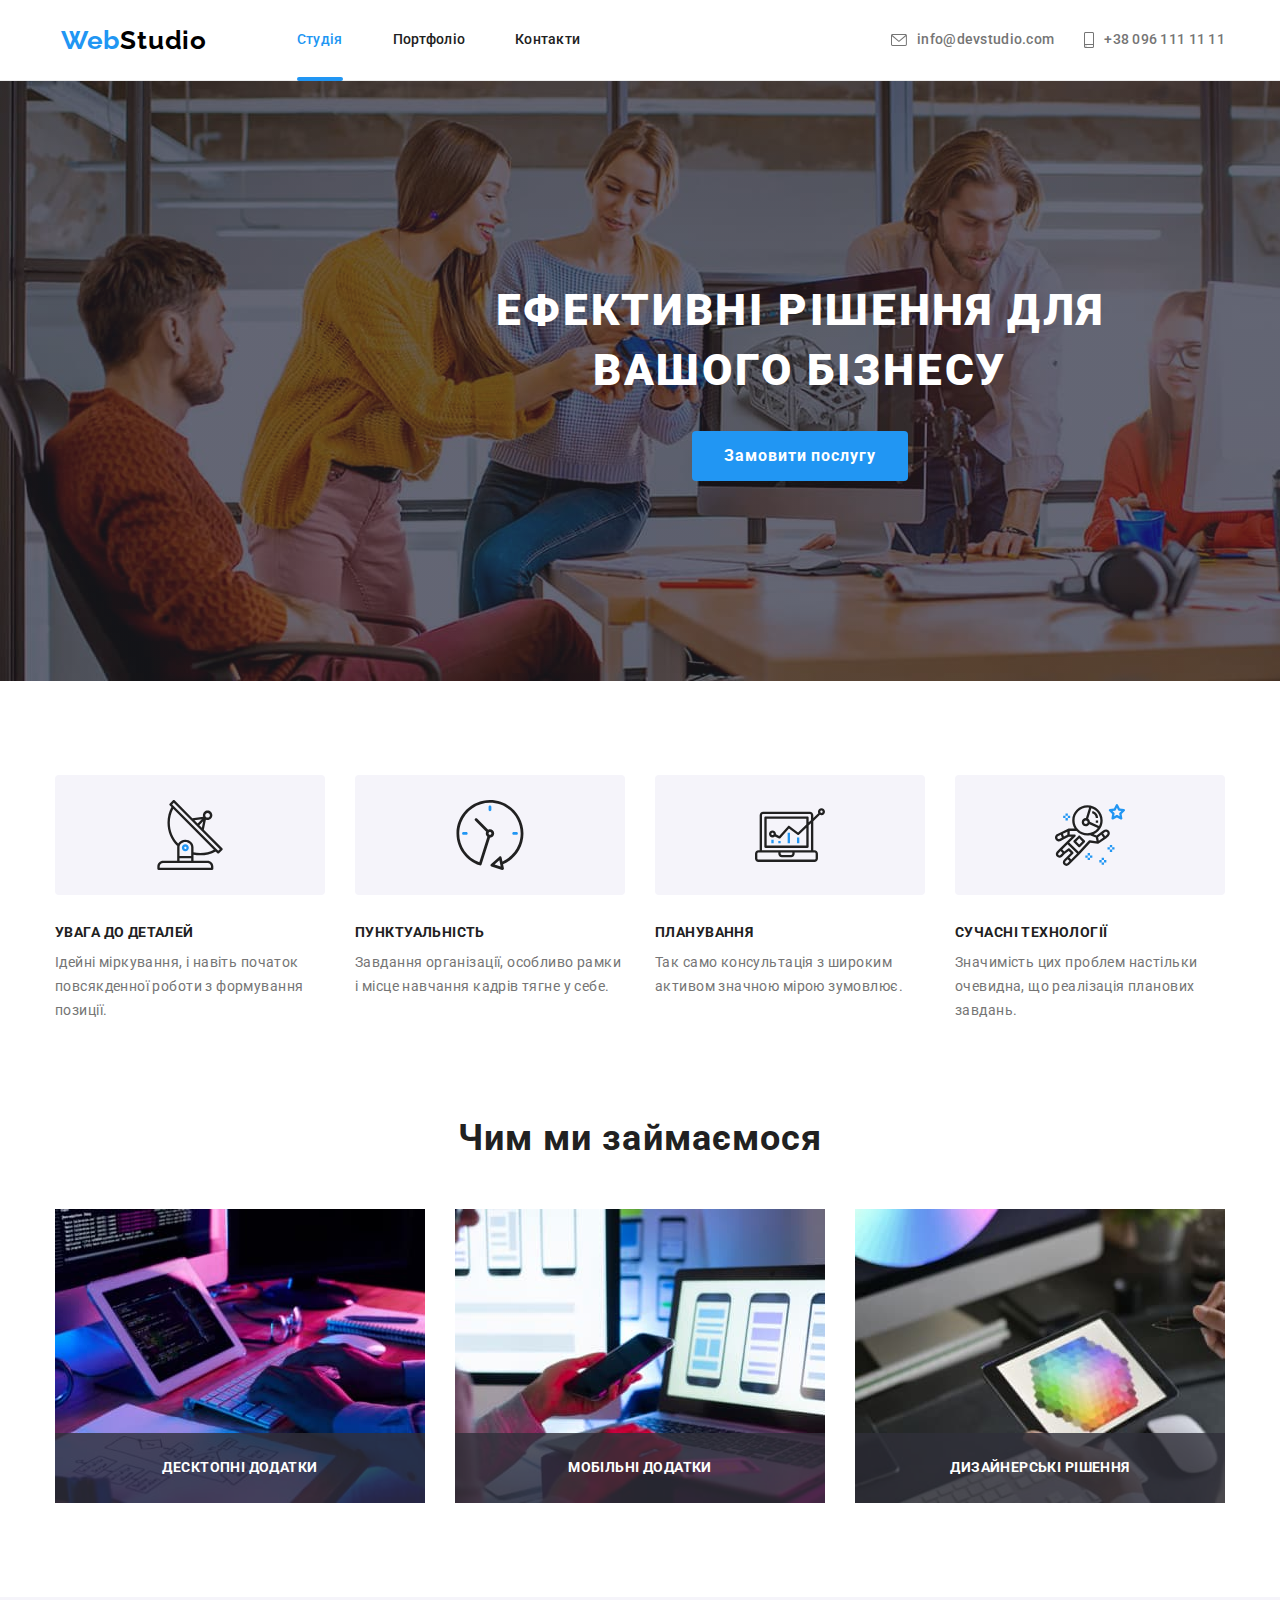
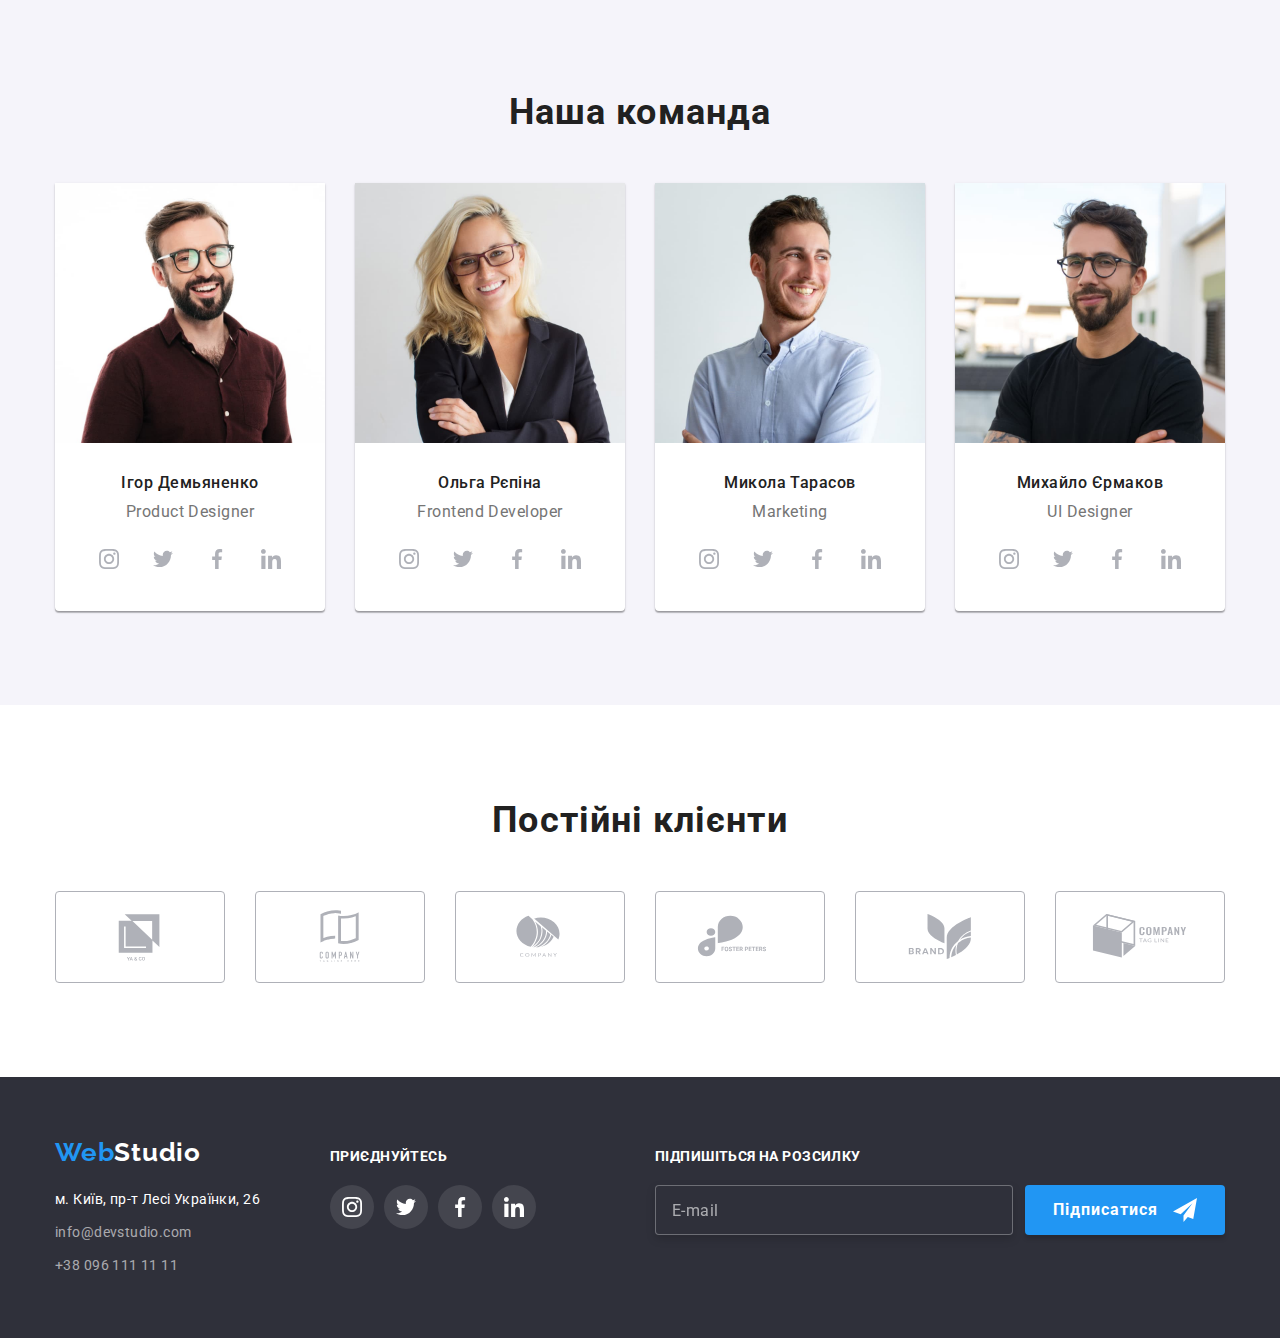
==== commit 22a511f2: "HW-07 v3" ====
--- a/index.html
+++ b/index.html
@@ -24,8 +24,7 @@
       <div class="header_wrap container">
         <nav class="header__nav">
           <a class="logo header__logo" href="./index.html">
-            Web
-            <span class="header__studio">Studio</span>
+            Web<span class="header__studio">Studio</span>
           </a>
           <ul class="header__list">
             <li class="header__item">
@@ -504,8 +503,7 @@
       <div class="container footer__contacts">
         <div>
           <a class="logo footer__logo" href="./index.html">
-            Web
-            <span class="footer__studio">Studio</span>
+            Web<span class="footer__studio">Studio</span>
           </a>
           <address class="footer__address">
             <ul class="footer__list">
@@ -656,7 +654,7 @@
             </div>
           </div>
 
-          <div class="feedback__graphs">
+          <div class="feedback__comment">
             <label for="user_feedback">Коментар</label>
             <textarea
               class="feedback__input transition"
@@ -685,7 +683,9 @@
             </span>
           </label>
 
-          <button class="btn transition" type="submit">Відправити</button>
+          <button class="btn feedback__btn transition" type="submit">
+            Відправити
+          </button>
         </form>
       </div>
     </div>
--- a/css/main.min.css
+++ b/css/main.min.css
@@ -1 +1 @@
-:root{--primary-text-color: #212121;--secondary-text-color: #757575;--hover-color: #2196f3;--background-color: #ffffff;--footer-background: #2f303a;--team-background: #f5f4fa;--hero-background: #2f303a;--icon-social-color-main: #afb1b8;--btn-hover: #188ce8}h1,h2,h3,h4,h5,h6,p{margin:0}ul{margin:0;padding-left:0}body{font-family:Roboto,sans-serif;background-color:var(--background-color)}img{display:block}.visually-hidden{position:absolute;width:1px;height:1px;margin:-1px;border:0;padding:0;white-space:nowrap;clip-path:inset(100%);clip:rect(0 0 0 0);overflow:hidden}.container{margin:0 auto;width:1200px;padding-left:15px;padding-right:15px}.transition{transition-duration:250ms;transition-timing-function:cubic-bezier(0.4, 0, 0.2, 1)}.btn{font-family:inherit;background-color:var(--hover-color);color:var(--background-color);border-radius:4px;font-weight:700;font-size:16px;line-height:1.88;letter-spacing:.06em;border:none;cursor:pointer;outline:rgba(0,0,0,0);transition-property:background-color}.btn:hover,.btn:focus{background-color:var(--btn-hover)}.logo{font-family:Raleway,sans-serif;font-weight:700;font-size:26px;line-height:1.19;letter-spacing:.03em;text-decoration:none;color:var(--hover-color)}.current::after{position:absolute;bottom:-1px;left:0;content:"";display:block;width:100%;height:4px;background-color:currentColor;border-radius:2px}.social-icons{list-style:none;justify-content:center;display:flex;gap:10px}.social-icons__link{width:44px;height:44px;border-radius:50%;display:flex;align-items:center;justify-content:center;transition-property:background-color,color;color:var(--icon-social-color-main);background-color:var(--background-color)}.social-icons__link:hover,.social-icons__link:focus{color:var(--background-color);background-color:var(--hover-color)}.social-icons__icon{fill:currentColor}.close-btn{position:absolute;top:8px;right:8px;width:30px;height:30px;background-color:var(--background-color);border:1px solid rgba(0,0,0,.1);border-radius:50%;display:flex;justify-content:center;align-items:center;padding:0}.close-btn__icon{fill:#000;transition-property:fill}.close-btn:hover>.close-btn__icon,.close-btn:focus>.close-btn__icon{fill:var(--hover-color)}.user-policy{display:flex;margin-bottom:30px;font-size:14px;line-height:1.71;letter-spacing:.03em;color:var(--secondary-text-color);justify-content:center;align-items:center}.user-policy__link{text-decoration:none;color:var(--hover-color);border-bottom:1px solid;transition-property:color}.user-policy__link:hover,.user-policy__link:focus{color:#188ce8}.user-policy__custom-icon{display:flex;align-items:center;width:16px;height:15px;border:2px solid var(--primary-text-color);border-radius:2px;margin-right:8px;transition-property:border-color,background-color,background-size,background-origin}.user-policy__checkbox:checked+.user-policy__custom-icon{border-color:rgba(0,0,0,0);background-color:var(--hover-color);background-size:contain;background-origin:border-box}.user-policy__checkbox:hover+.user-policy__custom-icon,.user-policy__checkbox:focus+.user-policy__custom-icon{border-color:var(--hover-color)}.user-policy__check{fill:var(--background-color)}.header{border-bottom:1px solid #ececec}.header_wrap{display:flex}.header__nav{display:flex;align-items:center;margin:0 auto}.header__logo{padding:24px 0;margin-right:90px}.header__studio{color:#000}.header__list{font-weight:500;font-size:14px;line-height:1.14;letter-spacing:.02em;list-style-type:none;display:flex;padding:0}.header__item+.header__item{margin-left:50px}.header__link{text-decoration:none;color:var(--primary-text-color);padding-top:32px;padding-bottom:32px;display:block;transition-property:color}.header__link:hover,.header__link:focus{color:var(--hover-color)}.current{color:var(--hover-color);position:relative}.header__contact{font-weight:500;font-size:14px;line-height:1.14;letter-spacing:.02em;list-style-type:none;padding:0;display:flex;margin-left:305px;align-items:center}.header__contact-list{color:var(--secondary-text-color);display:flex;align-items:center}.header__contact-list+.header__contact-list{margin-left:30px}.header__text{padding-top:32px;padding-bottom:32px;display:flex;align-items:center;transition-property:color}.header__text:hover,.header__text:focus{color:var(--hover-color)}.header__contact-icon{fill:currentColor;margin-right:10px}.header__email,.header__tel{text-decoration:none;color:inherit}.hero{background-color:var(--hero-background);background-image:linear-gradient(rgba(47, 48, 58, 0.4), rgba(47, 48, 58, 0.4)),url(../images/hero-img.jpg);background-repeat:no-repeat;background-position:center;text-align:center;width:1600px;height:600px;margin:0 auto;padding-top:200px;padding-bottom:200px;display:flex;align-items:center}.hero__title{width:696px;margin-left:auto;margin-right:auto;color:var(--background-color);font-weight:900;font-size:44px;line-height:1.36;letter-spacing:.06em;text-transform:uppercase;margin-bottom:30px}.hero__btn{padding:10px 32px}.description{padding-top:94px;padding-bottom:94px}.description__list{list-style-type:none;display:flex}.description__text{flex-basis:calc((100% - 90px)/4);margin-left:30px}.description__text:first-child{margin-left:0}.description__icon-block{width:270px;height:120px;background-color:#f5f4fa;border-radius:4px;display:flex;align-items:center;justify-content:center;margin-bottom:30px}.description__icon{width:70px;height:70px}.description__desc{font-weight:700;font-size:14px;line-height:1.14;letter-spacing:.03em;text-transform:uppercase;color:var(--primary-text-color);margin-bottom:10px}.description__quote{font-size:14px;line-height:1.71;letter-spacing:.03em;color:var(--secondary-text-color)}.work{padding-bottom:94px}.work__title{font-weight:700;font-size:36px;line-height:1.17;text-align:center;letter-spacing:.03em;color:var(--primary-text-color);margin-bottom:50px}.work__list{display:flex;list-style-type:none;padding-left:0}.work__img{position:relative;flex-basis:calc((100% - 60px)/3);margin-left:30px}.work__img:first-child{margin-left:0}.work__description{position:absolute;display:flex;align-items:center;justify-content:center;bottom:0;width:100%;height:70px;font-weight:700;font-size:14px;line-height:1.14;letter-spacing:.03em;text-transform:uppercase;color:var(--background-color);background-color:rgba(47,48,58,.8)}.team{background:var(--team-background);padding-top:94px;padding-bottom:94px}.team__title{font-weight:700;font-size:36px;line-height:1.17;letter-spacing:.03em;color:var(--primary-text-color);text-align:center;margin-bottom:50px}.team__list{list-style-type:none;padding:0;display:flex}.team__description{background-color:var(--background-color);flex-basis:calc((100% - 90px)/4);margin-left:30px;box-shadow:0px 1px 3px rgba(0,0,0,.12),0px 1px 1px rgba(0,0,0,.14),0px 2px 1px rgba(0,0,0,.2);border-radius:0px 0px 4px 4px}.team__description:first-child{margin-left:0}.team__text{padding-top:30px;padding-bottom:30px}.team__name{font-weight:500;font-size:16px;line-height:1.19;text-align:center;letter-spacing:.03em;color:var(--primary-text-color);margin-bottom:10px}.team__position{font-size:16px;line-height:1.19;text-align:center;letter-spacing:.03em;quotes:none;color:var(--secondary-text-color);margin-bottom:16px}.clients{padding-top:94px;padding-bottom:94px}.clients__title{font-weight:700;font-size:36px;line-height:1.17;text-align:center;letter-spacing:.03em;color:var(--primary-text-color);margin-bottom:50px}.clients__desc{list-style:none;justify-content:center;display:flex;gap:30px}.clients__link{color:var(--icon-social-color-main);width:170px;height:92px;border:1px solid #afb1b8;border-radius:4px;display:flex;align-items:center;justify-content:center;background-color:var(--background-color);outline:rgba(0,0,0,0);transition-property:color,border}.clients__link:hover,.clients__link:focus{color:var(--hover-color);border:1px solid var(--hover-color)}.clients__icon{fill:currentColor}.footer{background:var(--footer-background);padding-top:60px;padding-bottom:60px}.footer__contacts{display:flex;align-items:baseline}.footer__logo{display:block;margin-bottom:20px}.footer__studio{color:var(--background-color)}.footer__address{display:block;font-style:normal}.footer__list{list-style-type:none}.footer__meta{font-size:14px;line-height:1.71;letter-spacing:.03em}.footer__meta:not(:last-child){margin-bottom:9px}.footer__meta--color{color:var(--background-color)}.footer__aside{color:rgba(255,255,255,.6);text-decoration:none;transition-property:color}.footer__aside:hover,.footer__aside:focus{color:var(--hover-color)}.footer__social{margin-left:70px}.footer__text{font-weight:700;font-size:14px;line-height:1.14;letter-spacing:.03em;text-transform:uppercase;color:var(--background-color);margin-bottom:20px}.social-icons__link--color{color:var(--background-color);background-color:rgba(255,255,255,.1)}.sing-up-form{display:flex;flex-direction:column;margin-left:auto}.sing-up-form__wrap{display:flex;align-items:flex-end}.sing-up-form>strong{display:block;font-weight:700;font-size:14px;line-height:1.14;letter-spacing:.03em;text-transform:uppercase;color:var(--background-color);margin-bottom:20px}.sing-up-form__sing-up{width:358px;height:50px;border:1px solid rgba(255,255,255,.3);filter:drop-shadow(0px 4px 4px rgba(0, 0, 0, 0.15));border-radius:4px;background-color:var(--footer-background);padding-left:16px;margin-right:12px;outline:rgba(0,0,0,0);transition-property:border-color;font-size:16px;line-height:1.88;letter-spacing:.06em;color:#fff}.sing-up-form__sing-up:hover,.sing-up-form__sing-up:focus{border-color:var(--hover-color)}.sing-up-form__sing-up::placeholder{font-size:16px;line-height:1.25;letter-spacing:.03em;color:rgba(255,255,255,.6)}.sing-up-form__btn{display:flex;align-items:center;justify-content:space-between;box-shadow:0px 4px 4px rgba(0,0,0,.15);height:50px;width:200px;padding:10px 28px}.sing-up-form__icon{fill:var(--background-color)}.backdrop{position:fixed;top:0;left:0;width:100%;height:100%;background-color:rgba(0,0,0,.2);z-index:1;opacity:1;transition-property:opacity;transition-duration:250ms;transition-timing-function:cubic-bezier(0.4, 0, 0.2, 1)}.backdrop.is-hidden{opacity:0;pointer-events:none;visibility:hidden}.backdrop__modal{position:absolute;top:50%;left:50%;transform:translate(-50%, -50%);transition-property:opacity;transition-duration:250ms;transition-timing-function:cubic-bezier(0.4, 0, 0.2, 1);transition-delay:250ms;width:528px;height:auto;background:var(--background-color);box-shadow:0px 1px 3px rgba(0,0,0,.12),0px 1px 1px rgba(0,0,0,.14),0px 2px 1px rgba(0,0,0,.2);border-radius:4px;padding:40px}.feedback>strong{display:block;text-align:center;font-weight:700;font-size:20px;line-height:1.15;letter-spacing:.03em;color:var(--primary-text-color);margin-bottom:12px}.feedback__graphs{display:flex;flex-direction:column;text-align:left;margin-bottom:10px;font-size:12px;line-height:1.17;letter-spacing:.01em;color:var(--secondary-text-color)}.feedback__graphs>label{margin-bottom:4px}.feedback__inner{position:relative}.feedback__input{border:1px solid rgba(33,33,33,.2);border-radius:4px;height:40px;width:100%;padding-left:42px;font-size:20px;line-height:1.15;letter-spacing:.03em;color:var(--primary-text-color);outline:rgba(0,0,0,0);transition-property:border-color}.feedback__input:hover,.feedback__input:focus{border-color:var(--hover-color)}.feedback__icon{position:absolute;top:50%;left:12px;transform:translateY(-50%);fill:var(--primary-text-color);transition-property:fill}.feedback__input:hover+.feedback__icon,.feedback__input:focus+.feedback__icon{fill:var(--hover-color)}.btn{display:block;margin:auto;padding:10px 52px}.section.filters{padding:94px 0px}.filters-list{list-style-type:none;display:flex;justify-content:center}.filters-btn{border-radius:4px;border:none;font-weight:500;font-size:16px;line-height:1.63;letter-spacing:.03em;font-family:inherit;color:var(--primary-text-color);background:var(--team-background);padding:6px 22px;cursor:pointer;transition-property:background-color,color,box-shadow,outline}.filters-btn.current{color:var(--background-color);background:var(--hover-color)}.filters-text:not(:last-child){margin-right:8px}.filters-btn:hover,.filters-btn:focus{background:#188ce8;color:var(--background-color);box-shadow:0px 3px 1px rgba(0,0,0,.1),0px 1px 2px rgba(0,0,0,.08),0px 2px 2px rgba(0,0,0,.12);outline:rgba(0,0,0,0)}.portfolio-body{list-style-type:none;display:flex;flex-wrap:wrap;margin-top:50px;padding:0}.body-part{margin-bottom:30px;margin-left:30px;text-decoration:none}.body-part:nth-child(3n+1){margin-left:0}.body-part:nth-last-child(-n+3){margin-bottom:0}.portfolio-link{text-decoration:none;display:block;transition-property:box-shadow,outline}.portfolio-link:hover,.portfolio-link:focus{box-shadow:0px 3px 1px rgba(0,0,0,.1),0px 1px 2px rgba(0,0,0,.08),0px 2px 2px rgba(0,0,0,.12);outline:rgba(0,0,0,0)}.portfolio-link:hover .overlay,.portfolio-link:focus .overlay{transform:translatey(0)}.img-thumb{position:relative;overflow:hidden}.overlay{position:absolute;display:flex;align-items:center;bottom:0;left:0;width:100%;height:100%;transform:translatey(101%);transition-property:transform;padding:0 24px;margin:0;font-size:18px;line-height:1.56;letter-spacing:.03em;color:var(--background-color);background-color:rgba(33,150,243,.9)}.body-name{font-weight:700;font-size:18px;line-height:2;letter-spacing:.06em;color:var(--primary-text-color);margin-bottom:4px}.body-quote{font-size:16px;line-height:1.88;letter-spacing:.03em;color:var(--secondary-text-color)}.portfolio-desc{padding:20px 24px;border-bottom:1px solid #eee;border-right:1px solid #eee;border-left:1px solid #eee}/*# sourceMappingURL=main.min.css.map */+:root{--primary-text-color: #212121;--secondary-text-color: #757575;--hover-color: #2196f3;--background-color: #ffffff;--footer-background: #2f303a;--team-background: #f5f4fa;--hero-background: #2f303a;--icon-social-color-main: #afb1b8;--btn-hover: #188ce8}h1,h2,h3,h4,h5,h6,p{margin:0}ul{margin:0;padding-left:0}body{font-family:Roboto,sans-serif;background-color:var(--background-color)}img{display:block}.visually-hidden{position:absolute;width:1px;height:1px;margin:-1px;border:0;padding:0;white-space:nowrap;clip-path:inset(100%);clip:rect(0 0 0 0);overflow:hidden}.container{margin:0 auto;width:1200px;padding-left:15px;padding-right:15px}.transition{transition-duration:250ms;transition-timing-function:cubic-bezier(0.4, 0, 0.2, 1)}.btn{font-family:inherit;background-color:var(--hover-color);color:var(--background-color);border-radius:4px;font-weight:700;font-size:16px;line-height:1.88;letter-spacing:.06em;border:none;cursor:pointer;outline:rgba(0,0,0,0);transition-property:background-color}.btn:hover,.btn:focus{background-color:var(--btn-hover)}.logo{font-family:Raleway,sans-serif;font-weight:700;font-size:26px;line-height:1.19;letter-spacing:.03em;text-decoration:none;color:var(--hover-color)}.current::after{position:absolute;bottom:-1px;left:0;content:"";display:block;width:100%;height:4px;background-color:currentColor;border-radius:2px}.social-icons{list-style:none;justify-content:center;display:flex;gap:10px}.social-icons__link{width:44px;height:44px;border-radius:50%;display:flex;align-items:center;justify-content:center;color:var(--icon-social-color-main);background-color:var(--background-color);outline:rgba(0,0,0,0);transition-property:background-color,color}.social-icons__link:hover,.social-icons__link:focus{color:var(--background-color);background-color:var(--hover-color)}.social-icons__icon{fill:currentColor}.close-btn{position:absolute;top:8px;right:8px;width:30px;height:30px;background-color:var(--background-color);border:1px solid rgba(0,0,0,.1);border-radius:50%;display:flex;justify-content:center;align-items:center;padding:0}.close-btn__icon{fill:#000;transition-property:fill}.close-btn:hover>.close-btn__icon,.close-btn:focus>.close-btn__icon{fill:var(--hover-color)}.user-policy{display:flex;margin-bottom:30px;font-size:14px;line-height:1.71;letter-spacing:.03em;color:var(--secondary-text-color);justify-content:center;align-items:center}.user-policy__link{text-decoration:none;color:var(--hover-color);border-bottom:1px solid;transition-property:color}.user-policy__link:hover,.user-policy__link:focus{color:var(--btn-hover)}.user-policy__custom-icon{display:flex;align-items:center;width:16px;height:15px;border:2px solid var(--primary-text-color);border-radius:2px;margin-right:8px;transition-property:border-color,background-color,background-size,background-origin}.user-policy__checkbox:checked+.user-policy__custom-icon{border-color:rgba(0,0,0,0);background-color:var(--hover-color);background-size:contain;background-origin:border-box}.user-policy__checkbox:hover+.user-policy__custom-icon,.user-policy__checkbox:focus+.user-policy__custom-icon{border-color:var(--hover-color)}.user-policy__check{fill:var(--background-color)}.filters{list-style-type:none;display:flex;justify-content:center}.filters__btn{border-radius:4px;border:none;font-weight:500;font-size:16px;line-height:1.63;letter-spacing:.03em;font-family:inherit;color:var(--primary-text-color);background:var(--team-background);padding:6px 22px;cursor:pointer;transition-property:background-color,color,box-shadow,outline}.filters__btn:hover,.filters__btn:focus{background:#188ce8;color:var(--background-color);box-shadow:0px 3px 1px rgba(0,0,0,.1),0px 1px 2px rgba(0,0,0,.08),0px 2px 2px rgba(0,0,0,.12);outline:rgba(0,0,0,0)}.filters__btn.active{color:var(--background-color);background:var(--hover-color)}.filters__list:not(:last-child){margin-right:8px}.header{border-bottom:1px solid #ececec}.header_wrap{display:flex}.header__nav{display:flex;align-items:center;margin:0 auto}.header__logo{padding:24px 0;margin-right:90px}.header__studio{color:#000}.header__list{font-weight:500;font-size:14px;line-height:1.14;letter-spacing:.02em;list-style-type:none;display:flex;padding:0}.header__item+.header__item{margin-left:50px}.header__link{text-decoration:none;color:var(--primary-text-color);padding-top:32px;padding-bottom:32px;display:block;transition-property:color}.header__link:hover,.header__link:focus{color:var(--hover-color)}.current{color:var(--hover-color);position:relative}.header__contact{font-weight:500;font-size:14px;line-height:1.14;letter-spacing:.02em;list-style-type:none;padding:0;display:flex;margin-left:305px;align-items:center}.header__contact-list{color:var(--secondary-text-color);display:flex;align-items:center}.header__contact-list+.header__contact-list{margin-left:30px}.header__text{padding-top:32px;padding-bottom:32px;display:flex;align-items:center;transition-property:color}.header__text:hover,.header__text:focus{color:var(--hover-color)}.header__contact-icon{fill:currentColor;margin-right:10px}.header__email,.header__tel{text-decoration:none;color:inherit}.hero{background-color:var(--hero-background);background-image:linear-gradient(rgba(47, 48, 58, 0.4), rgba(47, 48, 58, 0.4)),url(../images/hero-img.jpg);background-repeat:no-repeat;background-position:center;text-align:center;width:1600px;height:600px;margin:0 auto;padding-top:200px;padding-bottom:200px;display:flex;align-items:center}.hero__title{width:696px;margin-left:auto;margin-right:auto;color:var(--background-color);font-weight:900;font-size:44px;line-height:1.36;letter-spacing:.06em;text-transform:uppercase;margin-bottom:30px}.hero__btn{padding:10px 32px}.description{padding-top:94px;padding-bottom:94px}.description__list{list-style-type:none;display:flex}.description__text{flex-basis:calc((100% - 90px)/4);margin-left:30px}.description__text:first-child{margin-left:0}.description__icon-block{width:270px;height:120px;background-color:#f5f4fa;border-radius:4px;display:flex;align-items:center;justify-content:center;margin-bottom:30px}.description__icon{width:70px;height:70px}.description__desc{font-weight:700;font-size:14px;line-height:1.14;letter-spacing:.03em;text-transform:uppercase;color:var(--primary-text-color);margin-bottom:10px}.description__quote{font-size:14px;line-height:1.71;letter-spacing:.03em;color:var(--secondary-text-color)}.work{padding-bottom:94px}.work__title{font-weight:700;font-size:36px;line-height:1.17;text-align:center;letter-spacing:.03em;color:var(--primary-text-color);margin-bottom:50px}.work__list{display:flex;list-style-type:none;padding-left:0}.work__img{position:relative;flex-basis:calc((100% - 60px)/3);margin-left:30px}.work__img:first-child{margin-left:0}.work__description{position:absolute;display:flex;align-items:center;justify-content:center;bottom:0;width:100%;height:70px;font-weight:700;font-size:14px;line-height:1.14;letter-spacing:.03em;text-transform:uppercase;color:var(--background-color);background-color:rgba(47,48,58,.8)}.team{background:var(--team-background);padding-top:94px;padding-bottom:94px}.team__title{font-weight:700;font-size:36px;line-height:1.17;letter-spacing:.03em;color:var(--primary-text-color);text-align:center;margin-bottom:50px}.team__list{list-style-type:none;padding:0;display:flex}.team__description{background-color:var(--background-color);flex-basis:calc((100% - 90px)/4);margin-left:30px;box-shadow:0px 1px 3px rgba(0,0,0,.12),0px 1px 1px rgba(0,0,0,.14),0px 2px 1px rgba(0,0,0,.2);border-radius:0px 0px 4px 4px}.team__description:first-child{margin-left:0}.team__text{padding-top:30px;padding-bottom:30px}.team__name{font-weight:500;font-size:16px;line-height:1.19;text-align:center;letter-spacing:.03em;color:var(--primary-text-color);margin-bottom:10px}.team__position{font-size:16px;line-height:1.19;text-align:center;letter-spacing:.03em;quotes:none;color:var(--secondary-text-color);margin-bottom:16px}.clients{padding-top:94px;padding-bottom:94px}.clients__title{font-weight:700;font-size:36px;line-height:1.17;text-align:center;letter-spacing:.03em;color:var(--primary-text-color);margin-bottom:50px}.clients__desc{list-style:none;justify-content:center;display:flex;gap:30px}.clients__link{color:var(--icon-social-color-main);width:170px;height:92px;border:1px solid #afb1b8;border-radius:4px;display:flex;align-items:center;justify-content:center;background-color:var(--background-color);outline:rgba(0,0,0,0);transition-property:color,border}.clients__link:hover,.clients__link:focus{color:var(--hover-color);border:1px solid var(--hover-color)}.clients__icon{fill:currentColor}.footer{background:var(--footer-background);padding-top:60px;padding-bottom:60px}.footer__contacts{display:flex;align-items:baseline}.footer__logo{display:block;margin-bottom:20px}.footer__studio{color:var(--background-color)}.footer__address{display:block;font-style:normal}.footer__list{list-style-type:none}.footer__meta{font-size:14px;line-height:1.71;letter-spacing:.03em}.footer__meta:not(:last-child){margin-bottom:9px}.footer__meta--color{color:var(--background-color)}.footer__aside{color:rgba(255,255,255,.6);text-decoration:none;transition-property:color}.footer__aside:hover,.footer__aside:focus{color:var(--hover-color)}.footer__social{margin-left:70px}.footer__text{font-weight:700;font-size:14px;line-height:1.14;letter-spacing:.03em;text-transform:uppercase;color:var(--background-color);margin-bottom:20px}.social-icons__link--color{color:var(--background-color);background-color:rgba(255,255,255,.1)}.sing-up-form{display:flex;flex-direction:column;margin-left:auto}.sing-up-form__wrap{display:flex;align-items:flex-end}.sing-up-form>strong{display:block;font-weight:700;font-size:14px;line-height:1.14;letter-spacing:.03em;text-transform:uppercase;color:var(--background-color);margin-bottom:20px}.sing-up-form__sing-up{width:358px;height:50px;border:1px solid rgba(255,255,255,.3);filter:drop-shadow(0px 4px 4px rgba(0, 0, 0, 0.15));border-radius:4px;background-color:var(--footer-background);padding-left:16px;margin-right:12px;outline:rgba(0,0,0,0);transition-property:border-color;font-size:16px;line-height:1.88;letter-spacing:.06em;color:#fff}.sing-up-form__sing-up:hover,.sing-up-form__sing-up:focus{border-color:var(--hover-color)}.sing-up-form__sing-up::placeholder{font-size:16px;line-height:1.25;letter-spacing:.03em;color:rgba(255,255,255,.6)}.sing-up-form__btn{display:flex;align-items:center;justify-content:space-between;box-shadow:0px 4px 4px rgba(0,0,0,.15);height:50px;width:200px;padding:10px 28px}.sing-up-form__icon{fill:var(--background-color)}.backdrop{position:fixed;top:0;left:0;width:100%;height:100%;background-color:rgba(0,0,0,.2);z-index:1;opacity:1;transition-property:opacity;transition-duration:250ms;transition-timing-function:cubic-bezier(0.4, 0, 0.2, 1)}.backdrop.is-hidden{opacity:0;pointer-events:none;visibility:hidden}.backdrop__modal{position:absolute;top:50%;left:50%;transform:translate(-50%, -50%);transition-property:opacity;transition-duration:250ms;transition-timing-function:cubic-bezier(0.4, 0, 0.2, 1);transition-delay:250ms;width:528px;height:auto;background:var(--background-color);box-shadow:0px 1px 3px rgba(0,0,0,.12),0px 1px 1px rgba(0,0,0,.14),0px 2px 1px rgba(0,0,0,.2);border-radius:4px;padding:40px}.feedback>strong{display:block;text-align:center;font-weight:700;font-size:20px;line-height:1.15;letter-spacing:.03em;color:var(--primary-text-color);margin-bottom:12px}.feedback__graphs{display:flex;flex-direction:column;text-align:left;margin-bottom:10px;font-size:12px;line-height:1.17;letter-spacing:.01em;color:var(--secondary-text-color)}.feedback__graphs>label{margin-bottom:4px}.feedback__inner{position:relative}.feedback__input{border:1px solid rgba(33,33,33,.2);border-radius:4px;height:40px;width:100%;padding-left:42px;font-size:20px;line-height:1.15;letter-spacing:.03em;color:var(--primary-text-color);outline:rgba(0,0,0,0);transition-property:border-color}.feedback__input:hover,.feedback__input:focus{border-color:var(--hover-color)}.feedback__icon{position:absolute;top:50%;left:12px;transform:translateY(-50%);fill:var(--primary-text-color);transition-property:fill}.feedback__input:hover+.feedback__icon,.feedback__input:focus+.feedback__icon{fill:var(--hover-color)}.feedback__comment{display:flex;flex-direction:column;text-align:left;font-size:12px;line-height:1.17;letter-spacing:.01em;color:var(--secondary-text-color);margin-bottom:20px}.feedback__comment>label{margin-bottom:4px}.feedback__comment>textarea{border:1px solid rgba(33,33,33,.2);border-radius:4px;resize:none;height:120px;padding:12px 16px;font-size:20px;line-height:1.15;letter-spacing:.03em;color:var(--primary-text-color)}.feedback__comment>textarea::placeholder{font-size:12px;line-height:1.17;letter-spacing:.01em;color:rgba(117,117,117,.5)}.feedback__btn{display:block;margin:auto;padding:10px 52px}.section{padding:94px 0px}.portfolio{list-style-type:none;display:flex;flex-wrap:wrap;margin-top:50px;padding:0}.portfolio__part{margin-bottom:30px;margin-left:30px;text-decoration:none}.portfolio__part:nth-child(3n+1){margin-left:0}.portfolio__part:nth-last-child(-n+3){margin-bottom:0}.portfolio__link{text-decoration:none;display:block;transition-property:box-shadow,outline}.portfolio__link:hover,.portfolio__link:focus{box-shadow:0px 3px 1px rgba(0,0,0,.1),0px 1px 2px rgba(0,0,0,.08),0px 2px 2px rgba(0,0,0,.12);outline:rgba(0,0,0,0)}.portfolio__img{position:relative;overflow:hidden}.portfolio__overlay{position:absolute;display:flex;align-items:center;bottom:0;left:0;width:100%;height:100%;transform:translatey(101%);transition-property:transform;padding:0 24px;margin:0;font-size:18px;line-height:1.56;letter-spacing:.03em;color:var(--background-color);background-color:rgba(33,150,243,.9)}.portfolio__link:hover .portfolio__overlay,.portfolio__link:focus .portfolio__overlay{transform:translatey(0)}.portfolio__name{font-weight:700;font-size:18px;line-height:2;letter-spacing:.06em;color:var(--primary-text-color);margin-bottom:4px}.portfolio__quote{font-size:16px;line-height:1.88;letter-spacing:.03em;color:var(--secondary-text-color)}.portfolio__desc{padding:20px 24px;border-bottom:1px solid #eee;border-right:1px solid #eee;border-left:1px solid #eee}/*# sourceMappingURL=main.min.css.map */